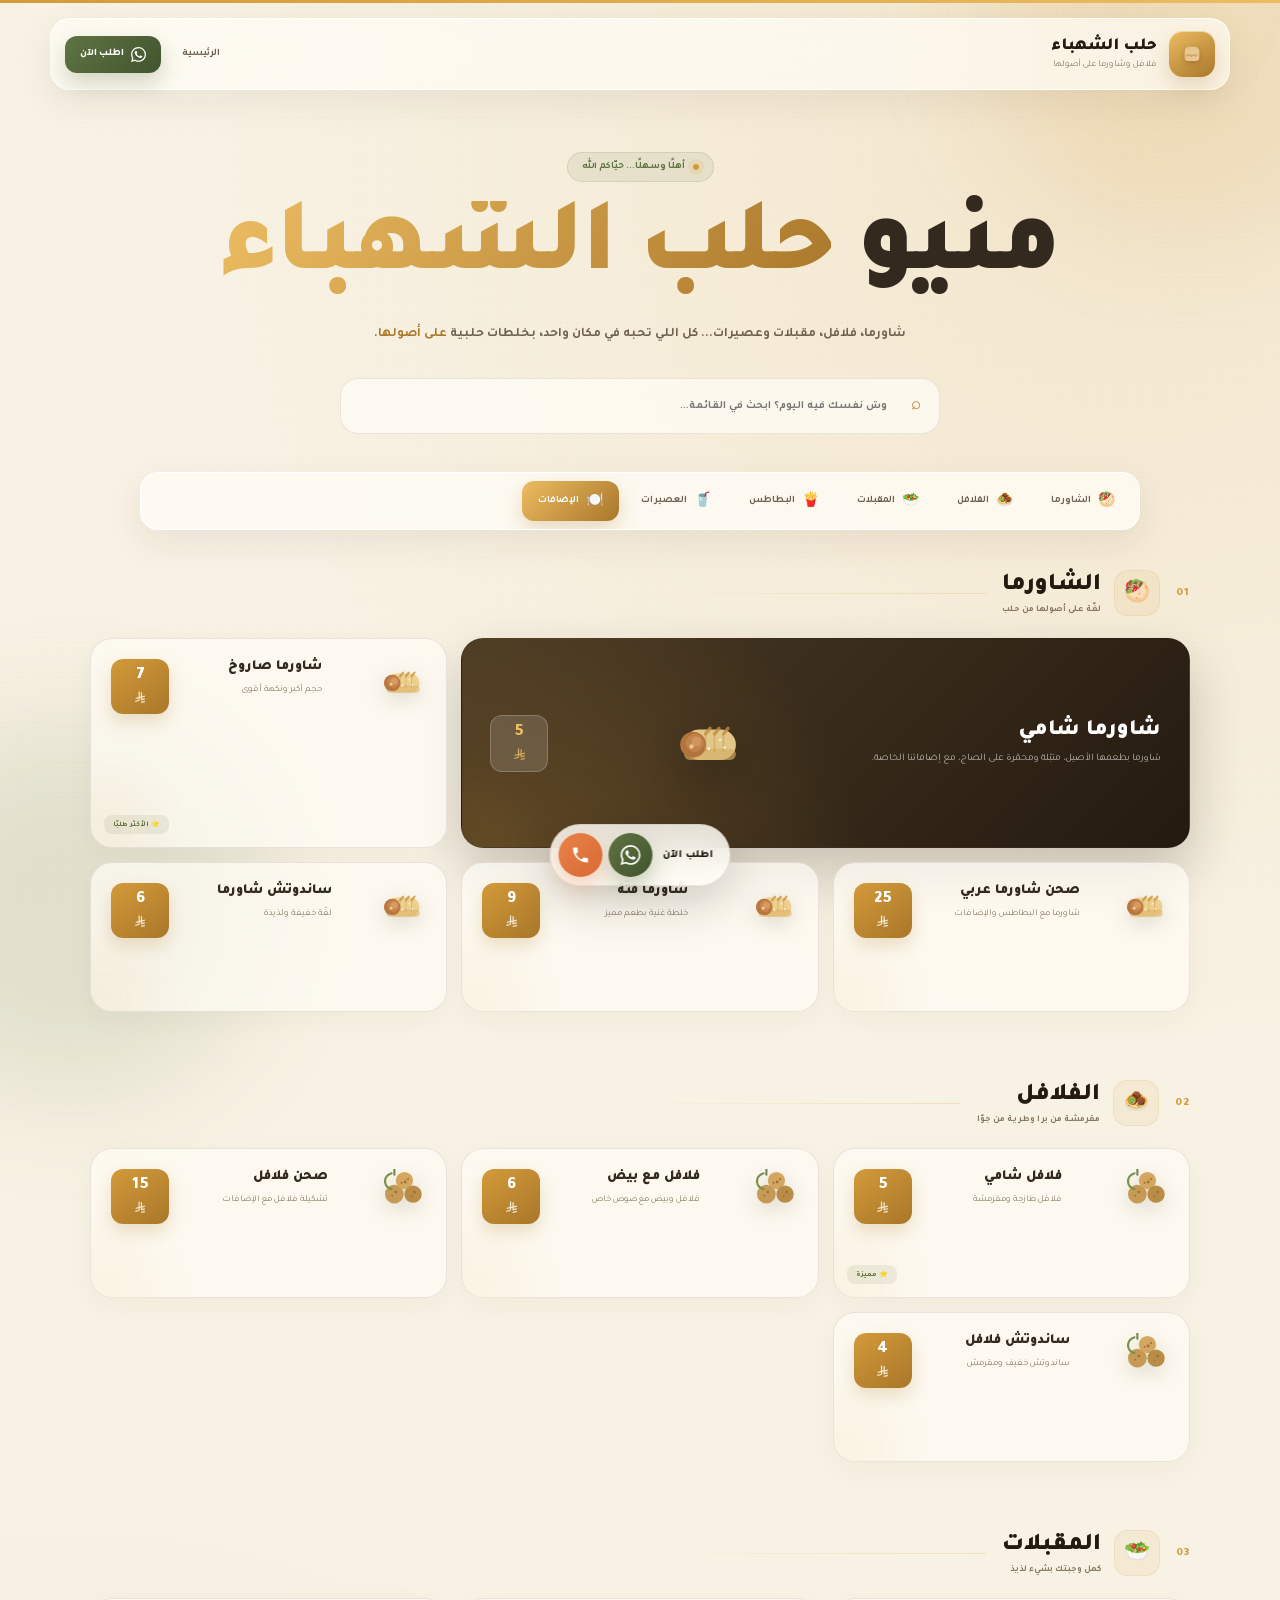
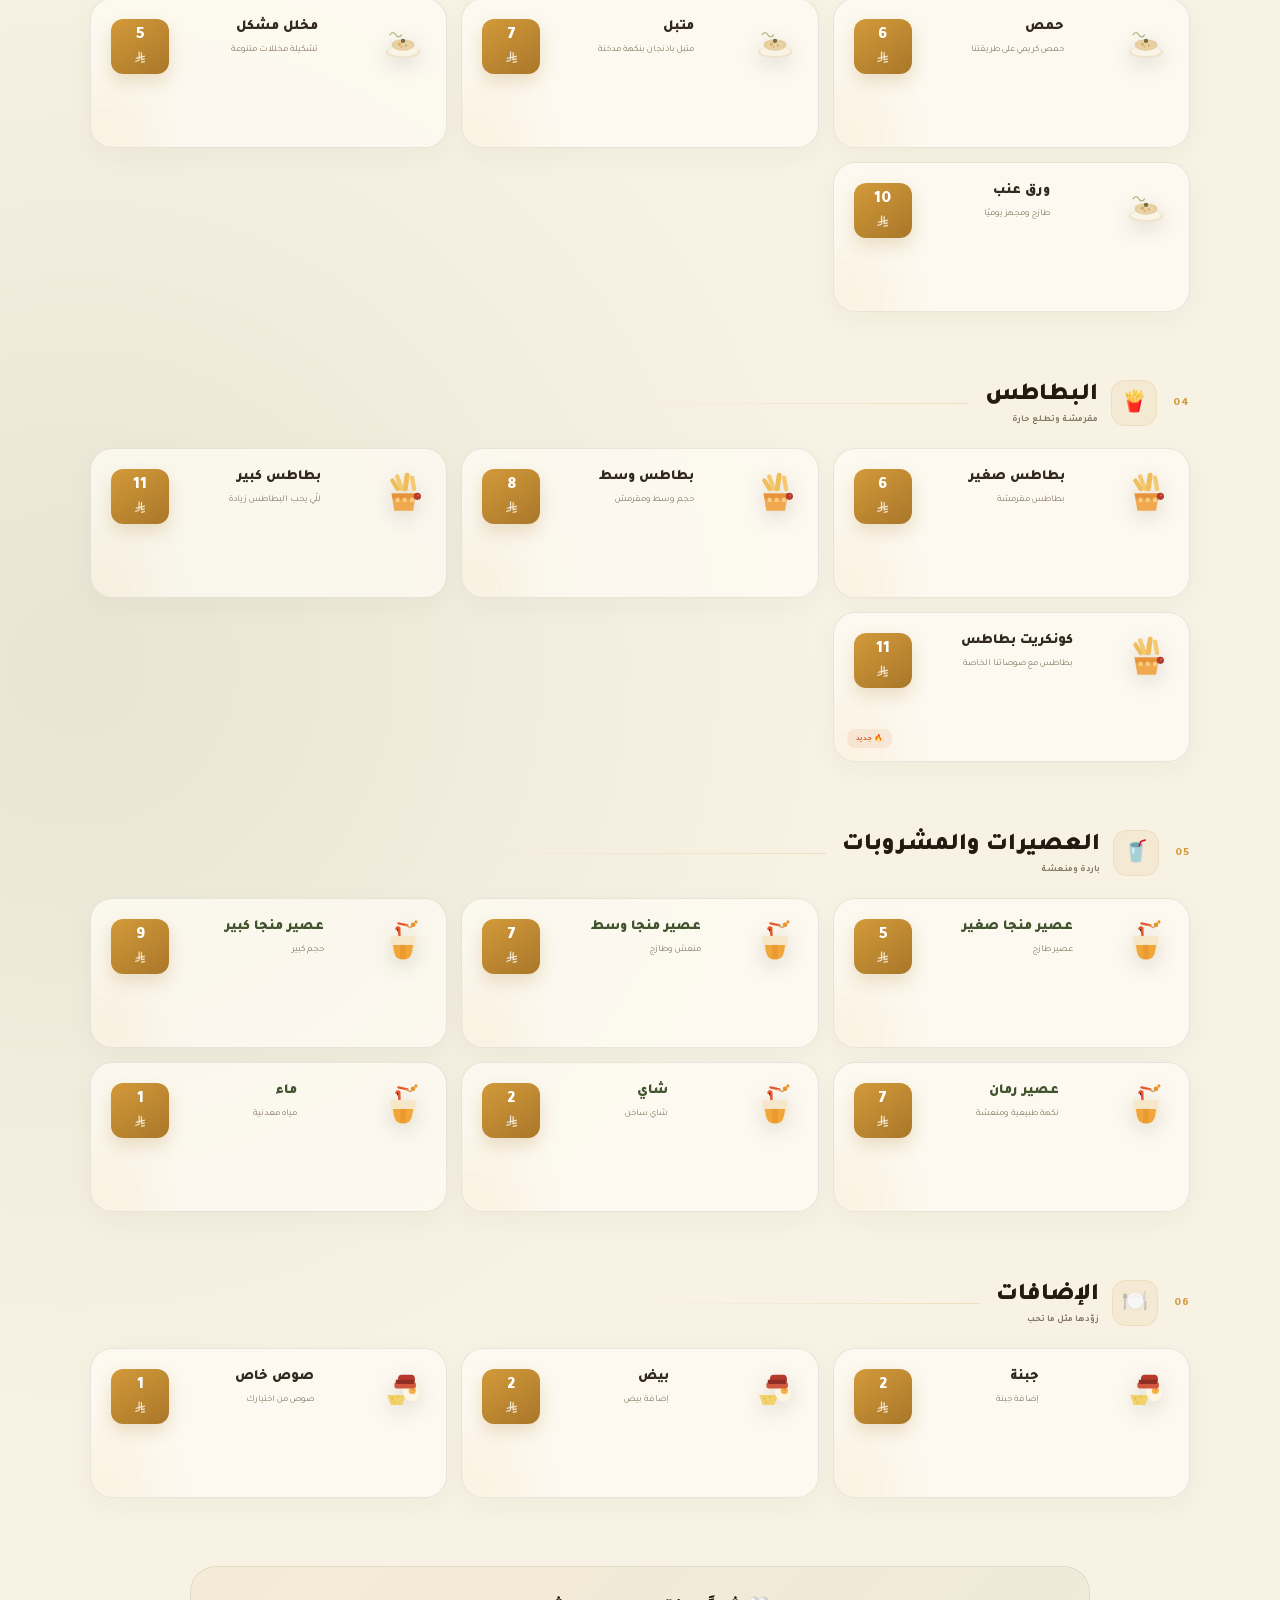
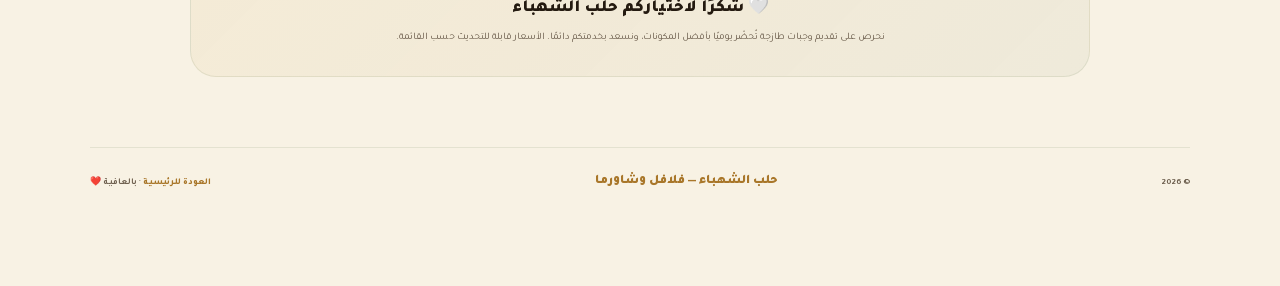
==== menu.html @ dca6dbf0 "منيو حلب الشهباء: بازطراحی کامل + تصاویر وکتوری هر آیتم + نماد ریال سعودی از ویکی‌پدیا" ====
<!DOCTYPE html>
<html lang="ar" dir="rtl" class="no-js">
<head>
<meta charset="UTF-8">
<meta name="viewport" content="width=device-width, initial-scale=1.0">
<meta name="color-scheme" content="light">
<meta name="theme-color" content="#f8f2e4">
<meta name="description" content="منيو حلب الشهباء — فلافل وشاورما على أصولها: شاورما شامي، فلافل، مقبلات، بطاطس، عصيرات وإضافات.">

<title>حلب الشهباء — المنيو</title>

<link rel="icon" href="assets/icons/favicon.svg" type="image/svg+xml">

<link rel="preload" as="font" href="assets/fonts/tajawal-arabic-400.woff2" type="font/woff2" crossorigin>
<link rel="preload" as="font" href="assets/fonts/tajawal-arabic-700.woff2" type="font/woff2" crossorigin>
<link rel="preload" as="font" href="assets/fonts/tajawal-arabic-900.woff2" type="font/woff2" crossorigin>
<link rel="stylesheet" href="assets/fonts/tajawal.css">

<script>document.documentElement.classList.remove("no-js");</script>

<style>
/* =========================================================
   حلب الشهباء — المنيو
========================================================= */

:root{
    --cream:#f8f2e4;
    --cream-2:#f1e8d3;

    --ink:#33291f;
    --ink-soft:#5a4b3a;

    --brown:#3a2c1c;
    --brown-deep:#241a10;

    --gold:#d39a3a;
    --gold-light:#ecbc62;
    --gold-deep:#a9772a;

    --green:#5f7443;
    --green-deep:#41542e;

    --orange:#d96832;

    --white:#fffdf6;

    --muted:#857662;
    --muted-2:#6f6150;

    --border:rgba(63,46,30,.10);
    --glass:rgba(255,253,246,.66);

    --shadow:0 22px 60px rgba(58,44,28,.12);
    --shadow-sm:0 10px 28px rgba(58,44,28,.09);
}

*{
    margin:0;
    padding:0;
    box-sizing:border-box;
}

html{
    scroll-behavior:smooth;
    scroll-padding-top:150px;
}

html,
body{
    overflow-x:clip;
}

body{
    font-family:"Tajawal",sans-serif;

    color:var(--ink);

    background:
        radial-gradient(circle at 88% 4%, rgba(211,154,58,.14), transparent 26%),
        radial-gradient(circle at 6% 65%, rgba(95,116,67,.10), transparent 30%),
        var(--cream);

    min-height:100vh;

    -webkit-tap-highlight-color:transparent;
}

::selection{
    background:rgba(211,154,58,.22);
}

/* ---------- background shapes ---------- */

.bg-shape{
    position:fixed;
    border-radius:50%;
    filter:blur(60px);
    pointer-events:none;
    z-index:-1;
    opacity:.14;
}

.bg-shape.one{
    width:420px;
    height:420px;
    background:var(--gold);
    top:-190px;
    right:-120px;
}

.bg-shape.two{
    width:380px;
    height:380px;
    background:var(--green);
    bottom:-200px;
    left:-120px;
}

.noise{
    position:fixed;
    inset:0;
    z-index:-1;
    opacity:.03;
    pointer-events:none;
    background-image:radial-gradient(rgba(50,35,20,.85) .6px, transparent .6px);
    background-size:5px 5px;
}

/* ---------- progress ---------- */

.progress{
    position:fixed;
    top:0;
    inset-inline:0;
    height:3px;
    z-index:90;
    pointer-events:none;
}

.progress-fill{
    width:100%;
    height:100%;
    background:linear-gradient(90deg, var(--gold), var(--gold-light));
    transform-origin:100% 50%;
    animation:progressBar linear both;
    animation-timeline:scroll(root);
}

@keyframes progressBar{
    to{ transform:scaleX(1); }
}

/* ---------- header ---------- */

header{
    position:sticky;
    top:14px;
    z-index:80;

    width:min(1180px, calc(100% - 34px));

    margin:18px auto 0;

    padding:12px 14px;

    display:flex;
    align-items:center;
    justify-content:space-between;
    gap:14px;

    background:rgba(255,253,246,.72);

    border:1px solid rgba(255,255,255,.85);
    border-radius:20px;

    backdrop-filter:blur(18px);
    -webkit-backdrop-filter:blur(18px);

    box-shadow:0 12px 38px rgba(58,44,28,.07);

    transition:box-shadow .3s ease;

    animation:headerIn .8s ease both;
}

header.is-scrolled{
    box-shadow:0 16px 44px rgba(58,44,28,.13);
}

@keyframes headerIn{
    from{
        opacity:0;
        transform:translateY(-20px);
    }
    to{
        opacity:1;
        transform:translateY(0);
    }
}

.brand{
    display:flex;
    align-items:center;
    gap:12px;

    text-decoration:none;

    color:var(--ink);
}

.brand-mark{
    width:46px;
    height:46px;

    display:grid;
    place-items:center;

    border-radius:14px;

    background:
        linear-gradient(145deg, var(--gold-light), var(--gold-deep));

    box-shadow:
        0 9px 22px rgba(169,119,42,.25),
        inset 0 1px rgba(255,255,255,.5);
}

.brand-mark img{
    width:22px;
    height:22px;

    filter:drop-shadow(0 2px 3px rgba(0,0,0,.18));
}

.brand-text{
    line-height:1.2;
}

.brand-text strong{
    display:block;

    font-size:17px;
    font-weight:900;

    color:var(--brown-deep);
}

.brand-text span{
    display:block;

    margin-top:3px;

    font-size:9px;

    color:var(--muted);
}

.header-actions{
    display:flex;
    align-items:center;
    gap:8px;
}

.header-link{
    text-decoration:none;

    font-size:10px;
    font-weight:700;

    color:var(--muted-2);

    padding:10px 13px;

    border-radius:12px;

    transition:.3s ease;
}

.header-link:hover{
    color:var(--gold-deep);

    background:rgba(211,154,58,.10);
}

.order-btn{
    display:inline-flex;
    align-items:center;
    gap:7px;

    padding:11px 15px;

    border-radius:12px;

    text-decoration:none;

    color:#fff;

    font-size:10px;
    font-weight:800;

    background:linear-gradient(135deg, var(--green), var(--green-deep));

    box-shadow:0 10px 22px rgba(95,116,67,.28);

    transition:.35s ease;
}

.order-btn .icon{
    width:15px;
    height:15px;
}

.order-btn:hover{
    transform:translateY(-3px);

    box-shadow:0 15px 30px rgba(95,116,67,.34);
}

/* ---------- hero ---------- */

.hero{
    width:min(1100px, calc(100% - 34px));

    margin:auto;

    padding:62px 0 38px;

    text-align:center;

    animation:heroIn 1s .15s ease both;
}

@keyframes heroIn{
    from{
        opacity:0;
        transform:translateY(26px);
    }
    to{
        opacity:1;
        transform:translateY(0);
    }
}

.hero-badge{
    display:inline-flex;
    align-items:center;
    gap:8px;

    padding:8px 14px;

    border-radius:100px;

    background:rgba(95,116,67,.09);

    border:1px solid rgba(95,116,67,.14);

    color:var(--green);

    font-size:10px;
    font-weight:600;

    margin-bottom:22px;
}

.hero-badge i{
    width:6px;
    height:6px;

    border-radius:50%;

    background:var(--gold);

    box-shadow:0 0 0 5px rgba(211,154,58,.12);

    animation:pulse 2s infinite;
}

@keyframes pulse{
    50%{
        box-shadow:0 0 0 8px rgba(211,154,58,.03);
    }
}

.hero h1{
    font-size:clamp(56px, 9vw, 104px);

    line-height:.95;

    font-weight:900;

    letter-spacing:-2px;

    color:var(--ink);
}

.hero h1 span{
    background:
        linear-gradient(120deg, var(--gold-light), var(--gold-deep));

    -webkit-background-clip:text;
    background-clip:text;

    color:transparent;
}

.hero .sub{
    max-width:560px;

    margin:18px auto 0;

    color:var(--muted-2);

    font-size:13px;
    font-weight:600;

    line-height:2.1;
}

.hero .sub b{
    color:var(--gold-deep);
}

.hero-split{
    display:flex;
    align-items:center;
    justify-content:center;
    gap:12px;

    margin-top:12px;
}

.hero-split .seal{
    font-size:34px;

    filter:drop-shadow(0 8px 14px rgba(58,44,28,.18));

    animation:sealSpin 9s linear infinite;
}

@keyframes sealSpin{
    to{ transform:rotate(360deg); }
}

.hero-split small{
    color:var(--muted);

    font-size:11px;
    font-weight:600;

    line-height:1.8;

    text-align:justify;
}

/* ---------- search ---------- */

.search-box{
    width:min(600px, 100%);

    margin:30px auto 0;

    position:relative;
}

.search-box input{
    width:100%;

    height:56px;

    padding:0 52px 0 46px;

    border:1px solid var(--border);

    border-radius:18px;

    outline:none;

    background:rgba(255,253,246,.75);

    color:var(--ink);

    font-family:inherit;
    font-size:11px;
    font-weight:600;

    transition:.3s ease;
}

.search-box input:focus{
    border-color:rgba(211,154,58,.4);

    box-shadow:0 12px 32px rgba(211,154,58,.10);
}

.search-box .search-icon{
    position:absolute;
    right:19px;
    top:50%;

    transform:translateY(-50%);

    color:var(--gold-deep);

    font-size:17px;
}

.search-box .clear-btn{
    position:absolute;
    left:14px;
    top:50%;

    transform:translateY(-50%);

    width:26px;
    height:26px;

    border:0;
    border-radius:50%;

    background:rgba(63,46,30,.07);

    color:var(--muted-2);

    font-size:12px;

    cursor:pointer;

    display:none;

    align-items:center;
    justify-content:center;

    transition:.25s ease;
}

.search-box .clear-btn.visible{
    display:flex;
}

.search-box .clear-btn:hover{
    background:rgba(63,46,30,.14);
}

/* ---------- categories ---------- */

.categories-wrap{
    position:sticky;

    top:104px;

    z-index:70;

    width:100%;

    margin-bottom:40px;
}

.categories{
    width:min(1000px, calc(100% - 30px));

    margin:auto;

    padding:8px;

    display:flex;

    gap:6px;

    overflow-x:auto;

    scrollbar-width:none;

    background:rgba(255,253,246,.78);

    backdrop-filter:blur(20px);
    -webkit-backdrop-filter:blur(20px);

    border:1px solid rgba(255,255,255,.9);

    border-radius:18px;

    box-shadow:0 12px 36px rgba(58,44,28,.08);
}

.categories::-webkit-scrollbar{
    display:none;
}

.category-btn{
    flex:0 0 auto;

    display:inline-flex;
    align-items:center;
    gap:7px;

    border:0;

    padding:10px 16px;

    border-radius:12px;

    background:transparent;

    color:var(--muted-2);

    font-family:inherit;
    font-size:10px;
    font-weight:700;

    cursor:pointer;

    transition:.3s ease;
}

.category-btn .em{
    font-size:14px;
}

.category-btn:hover{
    color:var(--gold-deep);

    background:rgba(211,154,58,.09);
}

.category-btn.active{
    color:#fff;

    background:linear-gradient(135deg, var(--gold-light), var(--gold-deep));

    box-shadow:0 8px 20px rgba(169,119,42,.26);
}

/* ---------- menu ---------- */

.menu{
    width:min(1100px, calc(100% - 34px));

    margin:auto;
}

.menu-section{
    margin-bottom:68px;

    opacity:0;
    transform:translateY(26px);

    transition:opacity .7s ease, transform .7s ease;
}

.menu-section.in{
    opacity:1;
    transform:translateY(0);
}

.no-js .menu-section{
    opacity:1;
    transform:none;
}

/* section heading */

.section-heading{
    display:flex;
    align-items:center;

    gap:16px;

    margin-bottom:22px;
}

.section-heading-main{
    display:flex;
    align-items:center;
    gap:13px;
}

.section-count{
    color:var(--gold);

    font-size:11px;
    font-weight:900;

    letter-spacing:1px;
}

.section-icon{
    width:46px;
    height:46px;

    display:grid;
    place-items:center;

    border-radius:14px;

    background:rgba(211,154,58,.10);

    border:1px solid rgba(211,154,58,.14);

    font-size:21px;
}

.section-heading h2{
    font-size:24px;
    font-weight:900;

    color:var(--brown-deep);
}

.section-heading p{
    margin-top:3px;

    color:var(--muted);

    font-size:9px;
    font-weight:600;
}

.section-line{
    height:1px;
    flex:1;

    max-width:340px;

    background:
        linear-gradient(90deg, transparent, rgba(211,154,58,.22));
}

/* item grid */

.items{
    display:grid;

    grid-template-columns:repeat(3, 1fr);

    gap:14px;
}

/* item card */

.item{
    position:relative;

    overflow:hidden;

    padding:20px;

    min-height:150px;

    border-radius:22px;

    background:rgba(255,253,246,.7);

    border:1px solid var(--border);

    box-shadow:0 8px 28px rgba(58,44,28,.04);

    transition:
        transform .4s ease,
        box-shadow .4s ease,
        background .4s ease;

    opacity:0;
    transform:translateY(22px) scale(.985);

    transition:
        transform .5s cubic-bezier(.2,.7,.3,1),
        box-shadow .4s ease,
        background .4s ease,
        opacity .5s ease;

    animation-delay:calc(var(--i, 0) * 60ms);
}

.item.in{
    opacity:1;
    transform:translateY(0) scale(1);
}

.no-js .item{
    opacity:1;
    transform:none;
}

.item::before{
    content:"";

    position:absolute;

    top:0;
    inset-inline:16px;

    height:2px;

    border-radius:0 0 4px 4px;

    background:linear-gradient(90deg, var(--gold-light), transparent);

    opacity:0;

    transition:.35s ease;
}

.item:hover{
    transform:translateY(-7px);

    background:rgba(255,253,246,.94);

    box-shadow:0 20px 44px rgba(58,44,28,.11);
}

.item:hover::before{
    opacity:1;
}

.item::after{
    content:"";

    position:absolute;

    width:110px;
    height:110px;

    border-radius:50%;

    background:rgba(211,154,58,.06);

    left:-45px;
    bottom:-45px;

    filter:blur(18px);

    transition:.45s ease;
}

.item:hover::after{
    transform:scale(1.6);
}

.item-top{
    display:flex;

    justify-content:space-between;

    align-items:flex-start;

    gap:10px;

    flex:1;
}

.item-info h3{
    font-size:14px;
    font-weight:900;

    color:var(--ink);

    margin-bottom:6px;
}

.item-info p{
    color:var(--muted);

    font-size:9px;

    line-height:1.85;
}

.price{
    flex:0 0 auto;

    min-width:58px;

    padding:8px;

    text-align:center;

    border-radius:12px;

    color:#fff;

    background:linear-gradient(145deg, var(--gold), var(--gold-deep));

    box-shadow:0 8px 17px rgba(169,119,42,.22);
}

.price strong{
    display:block;

    font-size:17px;

    font-weight:900;

    line-height:1;
}

.price span{
    display:block;

    margin-top:4px;

    font-size:7px;
    font-weight:700;

    opacity:.85;
}

.badge{
    position:absolute;

    left:13px;
    bottom:13px;

    padding:5px 9px;

    border-radius:8px;

    font-size:7px;
    font-weight:800;
}

.badge.hot{
    background:rgba(217,104,50,.10);

    color:var(--orange);
}

.badge.pop{
    background:rgba(95,116,67,.10);

    color:var(--green);
}

/* featured card */

.featured{
    grid-column:span 2;

    min-height:210px;

    display:flex;
    align-items:center;
    justify-content:space-between;

    gap:26px;

    padding:28px;

    background:
        radial-gradient(circle at 12% 120%, rgba(211,154,58,.22), transparent 46%),
        linear-gradient(135deg, #4a3a24, #241a10);

    color:#fff;

    box-shadow:0 24px 52px rgba(36,26,16,.22);
}

.featured:hover{
    transform:translateY(-7px);

    box-shadow:0 30px 60px rgba(36,26,16,.30);
}

.featured .item-info h3{
    color:#fff;

    font-size:22px;
}

.featured .item-info p{
    color:rgba(255,255,255,.62);

    max-width:420px;

    font-size:10px;
}

.featured .price{
    background:rgba(255,255,255,.14);

    border:1px solid rgba(255,255,255,.2);

    box-shadow:none;

    color:var(--gold-light);
}

.featured-icon{
    font-size:72px;

    opacity:.95;

    filter:drop-shadow(0 16px 22px rgba(0,0,0,.25));

    animation:foodFloat 4s ease-in-out infinite;
}

@keyframes foodFloat{
    0%,100%{
        transform:translateY(0) rotate(-4deg);
    }
    50%{
        transform:translateY(-9px) rotate(4deg);
    }
}

/* drinks tweak */

.drinks .item-info h3{
    color:var(--green-deep);
}

/* ---------- info ---------- */

.info-box{
    width:min(900px, calc(100% - 34px));

    margin:0 auto 70px;

    padding:28px;

    border-radius:26px;

    text-align:center;

    background:
        linear-gradient(135deg, rgba(211,154,58,.08), rgba(95,116,67,.06));

    border:1px solid rgba(95,116,67,.12);
}

.info-box strong{
    display:block;

    font-size:17px;

    font-weight:900;

    color:var(--brown-deep);

    margin-bottom:9px;
}

.info-box p{
    max-width:560px;

    margin:auto;

    color:var(--muted-2);

    font-size:10px;

    line-height:2;
}

/* ---------- footer ---------- */

footer{
    width:min(1100px, calc(100% - 34px));

    margin:auto;

    padding:26px 0 96px;

    border-top:1px solid rgba(95,116,67,.12);

    display:flex;
    align-items:center;
    justify-content:space-between;

    flex-wrap:wrap;

    gap:10px;

    color:var(--muted-2);

    font-size:9px;
    font-weight:600;
}

footer strong{
    color:var(--gold-deep);

    font-size:13px;
    font-weight:900;
}

footer a{
    color:var(--gold-deep);

    text-decoration:none;

    font-weight:800;
}

footer a:hover{
    text-decoration:underline;
}

/* ---------- order dock ---------- */

.order-dock{
    position:fixed;
    bottom:14px;
    left:50%;

    transform:translateX(-50%);

    z-index:85;

    display:flex;
    align-items:center;

    gap:6px;

    padding:8px;

    border-radius:100px;

    background:rgba(255,253,246,.85);

    border:1px solid var(--border);

    backdrop-filter:blur(16px);
    -webkit-backdrop-filter:blur(16px);

    box-shadow:0 18px 46px rgba(36,26,16,.18);
}

.order-dock .dock-label{
    padding:0 8px 0 4px;

    color:var(--brown-deep);

    font-size:11px;
    font-weight:800;

    white-space:nowrap;
}

.dock-btn{
    display:grid;
    place-items:center;

    width:44px;
    height:44px;

    border-radius:50%;

    color:#fff;

    text-decoration:none;

    transition:.3s ease;
}

.dock-btn .icon{
    width:20px;
    height:20px;
}

.dock-wa{
    background:linear-gradient(135deg, var(--green), var(--green-deep));

    box-shadow:0 10px 22px rgba(95,116,67,.34);
}

.dock-tel{
    background:linear-gradient(135deg, #e8844b, var(--orange));

    box-shadow:0 10px 22px rgba(217,104,50,.30);
}

.dock-btn:hover{
    transform:translateY(-3px) scale(1.05);
}

/* ---------- responsive ---------- */

@media (max-width: 900px){

    .items{
        grid-template-columns:repeat(2, 1fr);
    }

    .featured{
        grid-column:span 2;
    }

    .section-line{
        display:none;
    }
}

@media (max-width: 640px){

    header{
        width:calc(100% - 20px);

        top:10px;

        padding:10px;
    }

    .brand-mark{
        width:41px;
        height:41px;

        border-radius:12px;
    }

    .brand-text strong{
        font-size:14px;
    }

    .brand-text span{
        font-size:8px;
    }

    .header-link{
        display:none;
    }

    .order-btn{
        padding:9px 11px;

        font-size:9px;
    }

    .hero{
        padding:54px 0 30px;
    }

    .hero h1{
        font-size:52px;
    }

    .hero .sub{
        font-size:10px;
    }

    .hero-split .seal{
        font-size:26px;
    }

    .hero-split small{
        font-size:9px;
    }

    .categories-wrap{
        top:78px;

        margin-bottom:26px;
    }

    .categories{
        width:calc(100% - 20px);

        border-radius:15px;
    }

    .category-btn{
        padding:9px 13px;
    }

    .menu{
        width:calc(100% - 20px);
    }

    .menu-section{
        margin-bottom:48px;
    }

    .section-heading{
        margin-bottom:16px;
    }

    .section-heading h2{
        font-size:20px;
    }

    .section-heading p{
        font-size:8px;
    }

    .section-icon{
        width:40px;
        height:40px;

        border-radius:12px;

        font-size:19px;
    }

    .section-count{
        display:none;
    }

    .items{
        grid-template-columns:1fr;

        gap:10px;
    }

    .item,
    .featured{
        grid-column:span 1;

        min-height:136px;

        border-radius:18px;

        padding:17px;
    }

    .featured{
        min-height:190px;
    }

    .featured-icon{
        font-size:52px;
    }

    .featured .item-info h3{
        font-size:18px;
    }

    .featured .item-info p{
        font-size:9px;
    }

    .item-info h3{
        font-size:13px;
    }

    .item-info p{
        font-size:8px;
    }

    .price{
        min-width:52px;
        padding:7px;
    }

    .price strong{
        font-size:15px;
    }

    .info-box{
        width:calc(100% - 20px);

        padding:22px 17px;

        margin-bottom:50px;
    }

    .info-box strong{
        font-size:14px;
    }

    .info-box p{
        font-size:9px;
    }

    footer{
        width:calc(100% - 20px);

        flex-direction:column;

        gap:8px;

        text-align:center;

        padding-bottom:100px;
    }

    .order-dock{
        bottom:10px;
    }

    .dock-label{
        font-size:10px;
    }
}

@media (min-width: 641px){

    .hero-split{
        display:none;
    }
}

@media (prefers-reduced-motion: reduce){

    *,
    *::before,
    *::after{
        animation-duration:.01ms !important;
        animation-iteration-count:1 !important;
        transition-duration:.01ms !important;
    }

    .item,
    .menu-section{
        opacity:1;
        transform:none;
    }

    .progress-fill{
        display:none;
    }
}

.is-down{
    scale:.94;
}

/* ---- item visuals + currency ---- */
.item-img{
    width:46px;
    height:46px;
    flex:none;
    object-fit:contain;
    filter:drop-shadow(0 6px 10px rgba(58,44,28,.16));
}

.featured-icon{
    width:72px;
    height:72px;
    object-fit:contain;
}

.price .riyal{
    width:11px;
    height:12px;
    object-fit:contain;
    margin-top:3px;
    opacity:.95;
}

@media (max-width:640px){

    .item-img{
        width:40px;
        height:40px;
    }

    .featured-icon{
        width:56px;
        height:56px;
    }
}
</style>
</head>


<body>

<div class="progress" aria-hidden="true">
    <div class="progress-fill"></div>
</div>

<div class="bg-shape one"></div>
<div class="bg-shape two"></div>
<div class="noise"></div>


<!-- ================= HEADER ================= -->

<header>

    <a href="index.html" class="brand">

        <div class="brand-mark">
            <img src="assets/images/wrap.svg" alt="" width="22" height="22">
        </div>

        <div class="brand-text">
            <strong>حلب الشهباء</strong>
            <span>فلافل وشاورما على أصولها</span>
        </div>

    </a>


    <div class="header-actions">

        <a href="index.html" class="header-link">
            الرئيسية
        </a>

        <a href="https://wa.me/98548471318" target="_blank" rel="noopener" class="order-btn">
            <img class="icon" src="assets/icons/whatsapp-white.svg" alt="" width="15" height="15">
            اطلب الآن
        </a>

    </div>

</header>


<!-- ================= HERO ================= -->

<section class="hero">

    <div class="hero-badge">
        <i></i>
        أهلًا وسهلًا... حيّاكم الله
    </div>


    <h1>
        منيو
        <span>حلب الشهباء</span>
    </h1>


    <p class="sub">
        شاورما، فلافل، مقبلات وعصيرات...
        كل اللي تحبه في مكان واحد،
        بخلطات حلبية <b>على أصولها</b>.
    </p>


    <div class="hero-split" aria-hidden="true">

        <span class="seal">🕌</span>

        <small>
            الشهباء، مدينة الأصالة...
            نقدّم لك منها أطيب ما عندها.
        </small>

        <span class="seal">🥙</span>

    </div>


    <div class="search-box">

        <span class="search-icon">⌕</span>

        <input type="search" id="search" autocomplete="off" placeholder="وش نفسك فيه اليوم؟ ابحث في القائمة...">

        <button type="button" class="clear-btn" aria-label="مسح البحث">✕</button>

    </div>

</section>


<!-- ================= CATEGORIES ================= -->

<div class="categories-wrap">

    <div class="categories">

        <button class="category-btn active" data-target="shawarma">
            <span class="em">🥙</span> الشاورما
        </button>

        <button class="category-btn" data-target="falafel">
            <span class="em">🧆</span> الفلافل
        </button>

        <button class="category-btn" data-target="appetizers">
            <span class="em">🥗</span> المقبلات
        </button>

        <button class="category-btn" data-target="potato">
            <span class="em">🍟</span> البطاطس
        </button>

        <button class="category-btn" data-target="drinks">
            <span class="em">🥤</span> العصيرات
        </button>

        <button class="category-btn" data-target="extras">
            <span class="em">🍽️</span> الإضافات
        </button>

    </div>

</div>


<!-- ================= MENU ================= -->

<main class="menu">


    <!-- ---------------- الشاورما ---------------- -->

    <section class="menu-section" id="shawarma">

        <div class="section-heading">

            <div class="section-count">01</div>

            <div class="section-heading-main">

                <div class="section-icon">🥙</div>

                <div>
                    <h2>الشاورما</h2>
                    <p>لفّة على أصولها من حلب</p>
                </div>

            </div>

            <div class="section-line"></div>

        </div>


        <div class="items">

            <article class="item featured" data-name="شاورما شامي">

                <div class="item-info">
                    <h3>شاورما شامي</h3>
                    <p>
                        شاورما بطعمها الأصيل، متبّلة ومحمّرة على الصاج،
                        مع إضافاتنا الخاصة.
                    </p>
                </div>

                <img class="featured-icon" src="assets/images/menu-shawarma.svg" alt="" width="72" height="72">

                <div class="price">
                    <strong>5</strong>
                    <span class="cur"><img class="riyal" src="assets/icons/riyal-gold.svg" alt="ر.س" width="11" height="12"></span>
                </div>

            </article>


            <article class="item" data-name="شاورما صاروخ" style="--i:1">

                <div class="item-top">
                    <img class="item-img" src="assets/images/menu-shawarma.svg" alt="" width="46" height="46">
                    <div class="item-info">
                        <h3>شاورما صاروخ</h3>
                        <p>حجم أكبر ونكهة أقوى</p>
                    </div>
                    <div class="price">
                        <strong>7</strong>
                        <span class="cur"><img class="riyal" src="assets/icons/riyal-white.svg" alt="ر.س" width="11" height="12"></span>
                    </div>
                </div>

                <span class="badge pop">⭐ الأكثر طلبًا</span>

            </article>


            <article class="item" data-name="صحن شاورما عربي" style="--i:2">

                <div class="item-top">
                    <img class="item-img" src="assets/images/menu-shawarma.svg" alt="" width="46" height="46">
                    <div class="item-info">
                        <h3>صحن شاورما عربي</h3>
                        <p>شاورما مع البطاطس والإضافات</p>
                    </div>
                    <div class="price">
                        <strong>25</strong>
                        <span class="cur"><img class="riyal" src="assets/icons/riyal-white.svg" alt="ر.س" width="11" height="12"></span>
                    </div>
                </div>

            </article>


            <article class="item" data-name="شاورما فتة" style="--i:3">

                <div class="item-top">
                    <img class="item-img" src="assets/images/menu-shawarma.svg" alt="" width="46" height="46">
                    <div class="item-info">
                        <h3>شاورما فتّة</h3>
                        <p>خلطة غنية بطعم مميز</p>
                    </div>
                    <div class="price">
                        <strong>9</strong>
                        <span class="cur"><img class="riyal" src="assets/icons/riyal-white.svg" alt="ر.س" width="11" height="12"></span>
                    </div>
                </div>

            </article>


            <article class="item" data-name="ساندوتش شاورما" style="--i:4">

                <div class="item-top">
                    <img class="item-img" src="assets/images/menu-shawarma.svg" alt="" width="46" height="46">
                    <div class="item-info">
                        <h3>ساندوتش شاورما</h3>
                        <p>لفّة خفيفة ولذيذة</p>
                    </div>
                    <div class="price">
                        <strong>6</strong>
                        <span class="cur"><img class="riyal" src="assets/icons/riyal-white.svg" alt="ر.س" width="11" height="12"></span>
                    </div>
                </div>

            </article>

        </div>

    </section>


    <!-- ---------------- الفلافل ---------------- -->

    <section class="menu-section" id="falafel">

        <div class="section-heading">

            <div class="section-count">02</div>

            <div class="section-heading-main">

                <div class="section-icon">🧆</div>

                <div>
                    <h2>الفلافل</h2>
                    <p>مقرمشة من برا وطرية من جوّا</p>
                </div>

            </div>

            <div class="section-line"></div>

        </div>


        <div class="items">

            <article class="item" data-name="فلافل شامي">

                <div class="item-top">
                    <img class="item-img" src="assets/images/menu-falafel.svg" alt="" width="46" height="46">
                    <div class="item-info">
                        <h3>فلافل شامي</h3>
                        <p>فلافل طازجة ومقرمشة</p>
                    </div>
                    <div class="price">
                        <strong>5</strong>
                        <span class="cur"><img class="riyal" src="assets/icons/riyal-white.svg" alt="ر.س" width="11" height="12"></span>
                    </div>
                </div>

                <span class="badge pop">⭐ مميزة</span>

            </article>


            <article class="item" data-name="فلافل مع بيض" style="--i:1">

                <div class="item-top">
                    <img class="item-img" src="assets/images/menu-falafel.svg" alt="" width="46" height="46">
                    <div class="item-info">
                        <h3>فلافل مع بيض</h3>
                        <p>فلافل وبيض مع صوص خاص</p>
                    </div>
                    <div class="price">
                        <strong>6</strong>
                        <span class="cur"><img class="riyal" src="assets/icons/riyal-white.svg" alt="ر.س" width="11" height="12"></span>
                    </div>
                </div>

            </article>


            <article class="item" data-name="صحن فلافل" style="--i:2">

                <div class="item-top">
                    <img class="item-img" src="assets/images/menu-falafel.svg" alt="" width="46" height="46">
                    <div class="item-info">
                        <h3>صحن فلافل</h3>
                        <p>تشكيلة فلافل مع الإضافات</p>
                    </div>
                    <div class="price">
                        <strong>15</strong>
                        <span class="cur"><img class="riyal" src="assets/icons/riyal-white.svg" alt="ر.س" width="11" height="12"></span>
                    </div>
                </div>

            </article>


            <article class="item" data-name="ساندوتش فلافل" style="--i:3">

                <div class="item-top">
                    <img class="item-img" src="assets/images/menu-falafel.svg" alt="" width="46" height="46">
                    <div class="item-info">
                        <h3>ساندوتش فلافل</h3>
                        <p>ساندوتش خفيف ومقرمش</p>
                    </div>
                    <div class="price">
                        <strong>4</strong>
                        <span class="cur"><img class="riyal" src="assets/icons/riyal-white.svg" alt="ر.س" width="11" height="12"></span>
                    </div>
                </div>

            </article>

        </div>

    </section>


    <!-- ---------------- المقبلات ---------------- -->

    <section class="menu-section" id="appetizers">

        <div class="section-heading">

            <div class="section-count">03</div>

            <div class="section-heading-main">

                <div class="section-icon">🥗</div>

                <div>
                    <h2>المقبلات</h2>
                    <p>كمل وجبتك بشيء لذيذ</p>
                </div>

            </div>

            <div class="section-line"></div>

        </div>


        <div class="items">

            <article class="item" data-name="حمص">

                <div class="item-top">
                    <img class="item-img" src="assets/images/menu-appetizers.svg" alt="" width="46" height="46">
                    <div class="item-info">
                        <h3>حمص</h3>
                        <p>حمص كريمي على طريقتنا</p>
                    </div>
                    <div class="price">
                        <strong>6</strong>
                        <span class="cur"><img class="riyal" src="assets/icons/riyal-white.svg" alt="ر.س" width="11" height="12"></span>
                    </div>
                </div>

            </article>


            <article class="item" data-name="متبل" style="--i:1">

                <div class="item-top">
                    <img class="item-img" src="assets/images/menu-appetizers.svg" alt="" width="46" height="46">
                    <div class="item-info">
                        <h3>متبل</h3>
                        <p>متبل باذنجان بنكهة مدخنة</p>
                    </div>
                    <div class="price">
                        <strong>7</strong>
                        <span class="cur"><img class="riyal" src="assets/icons/riyal-white.svg" alt="ر.س" width="11" height="12"></span>
                    </div>
                </div>

            </article>


            <article class="item" data-name="مخلل مشكل" style="--i:2">

                <div class="item-top">
                    <img class="item-img" src="assets/images/menu-appetizers.svg" alt="" width="46" height="46">
                    <div class="item-info">
                        <h3>مخلل مشكل</h3>
                        <p>تشكيلة مخللات متنوعة</p>
                    </div>
                    <div class="price">
                        <strong>5</strong>
                        <span class="cur"><img class="riyal" src="assets/icons/riyal-white.svg" alt="ر.س" width="11" height="12"></span>
                    </div>
                </div>

            </article>


            <article class="item" data-name="ورق عنب" style="--i:3">

                <div class="item-top">
                    <img class="item-img" src="assets/images/menu-appetizers.svg" alt="" width="46" height="46">
                    <div class="item-info">
                        <h3>ورق عنب</h3>
                        <p>طازج ومجهز يوميًا</p>
                    </div>
                    <div class="price">
                        <strong>10</strong>
                        <span class="cur"><img class="riyal" src="assets/icons/riyal-white.svg" alt="ر.س" width="11" height="12"></span>
                    </div>
                </div>

            </article>

        </div>

    </section>


    <!-- ---------------- البطاطس ---------------- -->

    <section class="menu-section" id="potato">

        <div class="section-heading">

            <div class="section-count">04</div>

            <div class="section-heading-main">

                <div class="section-icon">🍟</div>

                <div>
                    <h2>البطاطس</h2>
                    <p>مقرمشة وتطلع حارة</p>
                </div>

            </div>

            <div class="section-line"></div>

        </div>


        <div class="items">

            <article class="item" data-name="بطاطس صغير">

                <div class="item-top">
                    <img class="item-img" src="assets/images/menu-fries.svg" alt="" width="46" height="46">
                    <div class="item-info">
                        <h3>بطاطس صغير</h3>
                        <p>بطاطس مقرمشة</p>
                    </div>
                    <div class="price">
                        <strong>6</strong>
                        <span class="cur"><img class="riyal" src="assets/icons/riyal-white.svg" alt="ر.س" width="11" height="12"></span>
                    </div>
                </div>

            </article>


            <article class="item" data-name="بطاطس وسط" style="--i:1">

                <div class="item-top">
                    <img class="item-img" src="assets/images/menu-fries.svg" alt="" width="46" height="46">
                    <div class="item-info">
                        <h3>بطاطس وسط</h3>
                        <p>حجم وسط ومقرمش</p>
                    </div>
                    <div class="price">
                        <strong>8</strong>
                        <span class="cur"><img class="riyal" src="assets/icons/riyal-white.svg" alt="ر.س" width="11" height="12"></span>
                    </div>
                </div>

            </article>


            <article class="item" data-name="بطاطس كبير" style="--i:2">

                <div class="item-top">
                    <img class="item-img" src="assets/images/menu-fries.svg" alt="" width="46" height="46">
                    <div class="item-info">
                        <h3>بطاطس كبير</h3>
                        <p>للّي يحب البطاطس زيادة</p>
                    </div>
                    <div class="price">
                        <strong>11</strong>
                        <span class="cur"><img class="riyal" src="assets/icons/riyal-white.svg" alt="ر.س" width="11" height="12"></span>
                    </div>
                </div>

            </article>


            <article class="item" data-name="كونكريت بطاطس" style="--i:3">

                <div class="item-top">
                    <img class="item-img" src="assets/images/menu-fries.svg" alt="" width="46" height="46">
                    <div class="item-info">
                        <h3>كونكريت بطاطس</h3>
                        <p>بطاطس مع صوصاتنا الخاصة</p>
                    </div>
                    <div class="price">
                        <strong>11</strong>
                        <span class="cur"><img class="riyal" src="assets/icons/riyal-white.svg" alt="ر.س" width="11" height="12"></span>
                    </div>
                </div>

                <span class="badge hot">🔥 جديد</span>

            </article>

        </div>

    </section>


    <!-- ---------------- العصيرات ---------------- -->

    <section class="menu-section drinks" id="drinks">

        <div class="section-heading">

            <div class="section-count">05</div>

            <div class="section-heading-main">

                <div class="section-icon">🥤</div>

                <div>
                    <h2>العصيرات والمشروبات</h2>
                    <p>باردة ومنعشة</p>
                </div>

            </div>

            <div class="section-line"></div>

        </div>


        <div class="items">

            <article class="item" data-name="عصير منجا صغير">

                <div class="item-top">
                    <img class="item-img" src="assets/images/menu-drink.svg" alt="" width="46" height="46">
                    <div class="item-info">
                        <h3>عصير منجا صغير</h3>
                        <p>عصير طازج</p>
                    </div>
                    <div class="price">
                        <strong>5</strong>
                        <span class="cur"><img class="riyal" src="assets/icons/riyal-white.svg" alt="ر.س" width="11" height="12"></span>
                    </div>
                </div>

            </article>


            <article class="item" data-name="عصير منجا وسط" style="--i:1">

                <div class="item-top">
                    <img class="item-img" src="assets/images/menu-drink.svg" alt="" width="46" height="46">
                    <div class="item-info">
                        <h3>عصير منجا وسط</h3>
                        <p>منعش وطازج</p>
                    </div>
                    <div class="price">
                        <strong>7</strong>
                        <span class="cur"><img class="riyal" src="assets/icons/riyal-white.svg" alt="ر.س" width="11" height="12"></span>
                    </div>
                </div>

            </article>


            <article class="item" data-name="عصير منجا كبير" style="--i:2">

                <div class="item-top">
                    <img class="item-img" src="assets/images/menu-drink.svg" alt="" width="46" height="46">
                    <div class="item-info">
                        <h3>عصير منجا كبير</h3>
                        <p>حجم كبير</p>
                    </div>
                    <div class="price">
                        <strong>9</strong>
                        <span class="cur"><img class="riyal" src="assets/icons/riyal-white.svg" alt="ر.س" width="11" height="12"></span>
                    </div>
                </div>

            </article>


            <article class="item" data-name="عصير رمان" style="--i:3">

                <div class="item-top">
                    <img class="item-img" src="assets/images/menu-drink.svg" alt="" width="46" height="46">
                    <div class="item-info">
                        <h3>عصير رمان</h3>
                        <p>نكهة طبيعية ومنعشة</p>
                    </div>
                    <div class="price">
                        <strong>7</strong>
                        <span class="cur"><img class="riyal" src="assets/icons/riyal-white.svg" alt="ر.س" width="11" height="12"></span>
                    </div>
                </div>

            </article>


            <article class="item" data-name="شاي" style="--i:4">

                <div class="item-top">
                    <img class="item-img" src="assets/images/menu-drink.svg" alt="" width="46" height="46">
                    <div class="item-info">
                        <h3>شاي</h3>
                        <p>شاي ساخن</p>
                    </div>
                    <div class="price">
                        <strong>2</strong>
                        <span class="cur"><img class="riyal" src="assets/icons/riyal-white.svg" alt="ر.س" width="11" height="12"></span>
                    </div>
                </div>

            </article>


            <article class="item" data-name="ماء" style="--i:5">

                <div class="item-top">
                    <img class="item-img" src="assets/images/menu-drink.svg" alt="" width="46" height="46">
                    <div class="item-info">
                        <h3>ماء</h3>
                        <p>مياه معدنية</p>
                    </div>
                    <div class="price">
                        <strong>1</strong>
                        <span class="cur"><img class="riyal" src="assets/icons/riyal-white.svg" alt="ر.س" width="11" height="12"></span>
                    </div>
                </div>

            </article>

        </div>

    </section>


    <!-- ---------------- الإضافات ---------------- -->

    <section class="menu-section" id="extras">

        <div class="section-heading">

            <div class="section-count">06</div>

            <div class="section-heading-main">

                <div class="section-icon">🍽️</div>

                <div>
                    <h2>الإضافات</h2>
                    <p>زوّدها مثل ما تحب</p>
                </div>

            </div>

            <div class="section-line"></div>

        </div>


        <div class="items">

            <article class="item" data-name="جبنة">

                <div class="item-top">
                    <img class="item-img" src="assets/images/menu-extras.svg" alt="" width="46" height="46">
                    <div class="item-info">
                        <h3>جبنة</h3>
                        <p>إضافة جبنة</p>
                    </div>
                    <div class="price">
                        <strong>2</strong>
                        <span class="cur"><img class="riyal" src="assets/icons/riyal-white.svg" alt="ر.س" width="11" height="12"></span>
                    </div>
                </div>

            </article>


            <article class="item" data-name="بيض" style="--i:1">

                <div class="item-top">
                    <img class="item-img" src="assets/images/menu-extras.svg" alt="" width="46" height="46">
                    <div class="item-info">
                        <h3>بيض</h3>
                        <p>إضافة بيض</p>
                    </div>
                    <div class="price">
                        <strong>2</strong>
                        <span class="cur"><img class="riyal" src="assets/icons/riyal-white.svg" alt="ر.س" width="11" height="12"></span>
                    </div>
                </div>

            </article>


            <article class="item" data-name="صوص خاص" style="--i:2">

                <div class="item-top">
                    <img class="item-img" src="assets/images/menu-extras.svg" alt="" width="46" height="46">
                    <div class="item-info">
                        <h3>صوص خاص</h3>
                        <p>صوص من اختيارك</p>
                    </div>
                    <div class="price">
                        <strong>1</strong>
                        <span class="cur"><img class="riyal" src="assets/icons/riyal-white.svg" alt="ر.س" width="11" height="12"></span>
                    </div>
                </div>

            </article>

        </div>

    </section>

</main>


<!-- ================= INFO ================= -->

<div class="info-box">

    <strong>🤍 شكرًا لاختياركم حلب الشهباء</strong>

    <p>
        نحرص على تقديم وجبات طازجة تُحضّر يوميًا بأفضل المكونات،
        ونسعد بخدمتكم دائمًا. الأسعار قابلة للتحديث حسب القائمة.
    </p>

</div>


<!-- ================= FOOTER ================= -->

<footer>

    <div>© 2026</div>

    <strong>حلب الشهباء — فلافل وشاورما</strong>

    <div>
        <a href="index.html">العودة للرئيسية</a> · بالعافية ❤️
    </div>

</footer>


<!-- ================= ORDER DOCK ================= -->

<div class="order-dock" aria-label="اطلب الآن">

    <span class="dock-label">اطلب الآن</span>

    <a href="https://wa.me/98548471318" target="_blank" rel="noopener" class="dock-btn dock-wa" aria-label="واتساب">
        <img class="icon" src="assets/icons/whatsapp-white.svg" alt="" width="20" height="20">
    </a>

    <a href="tel:+98548471318" class="dock-btn dock-tel" aria-label="اتصال">
        <img class="icon" src="assets/icons/phone-white.svg" alt="" width="20" height="20">
    </a>

</div>


<script>
"use strict";

/* ---------- reveal ---------- */

const io = new IntersectionObserver(
    (entries) => {
        for (const entry of entries) {
            if (entry.isIntersecting) {
                entry.target.classList.add("in");
                io.unobserve(entry.target);
            }
        }
    },
    { threshold: 0.12 }
);

document.querySelectorAll(".menu-section, .item").forEach((el) => io.observe(el));


/* ---------- search ---------- */

const search = document.getElementById("search");
const clearBtn = document.querySelector(".clear-btn");
const items = document.querySelectorAll(".item");

search.addEventListener("input", () => {
    const value = search.value.trim().toLowerCase();
    clearBtn.classList.toggle("visible", search.value.length > 0);

    items.forEach((item) => {
        const name = item.dataset.name.toLowerCase();
        const text = item.innerText.toLowerCase();
        const visible = name.includes(value) || text.includes(value);
        item.style.display = visible ? "" : "none";
        if (visible && value) item.animate(
            [{ opacity: .4, transform: "scale(.98)" }, { opacity: 1, transform: "scale(1)" }],
            { duration: 220, easing: "ease-out" }
        );
    });
});

clearBtn.addEventListener("click", () => {
    search.value = "";
    clearBtn.classList.remove("visible");
    search.dispatchEvent(new Event("input"));
    search.focus();
});

document.addEventListener("keydown", (e) => {
    if (e.key === "Escape") clearBtn.click();
});


/* ---------- category navigation ---------- */

const buttons = document.querySelectorAll(".category-btn");
const sections = document.querySelectorAll(".menu-section");

const setActive = (id) => {
    buttons.forEach((b) => b.classList.toggle("active", b.dataset.target === id));
};

buttons.forEach((button) => {
    button.addEventListener("click", () => {
        const target = document.getElementById(button.dataset.target);
        if (target) {
            setActive(button.dataset.target);
            target.scrollIntoView({ behavior: "smooth", block: "start" });
        }
    });
});

const spy = new IntersectionObserver(
    (entries) => {
        for (const entry of entries) {
            if (entry.isIntersecting) setActive(entry.target.id);
        }
    },
    { threshold: 0.2, rootMargin: "-30% 0px -55% 0px" }
);

sections.forEach((s) => spy.observe(s));


/* ---------- header + press feedback ---------- */

const header = document.querySelector("header");

window.addEventListener(
    "scroll",
    () => header.classList.toggle("is-scrolled", window.scrollY > 30),
    { passive: true }
);

document.querySelectorAll(".order-btn, .dock-btn").forEach((el) => {
    el.addEventListener("pointerdown", () => el.classList.add("is-down"));
    for (const ev of ["pointerup", "pointercancel", "pointerleave", "blur"]) {
        el.addEventListener(ev, () => el.classList.remove("is-down"));
    }
});
</script>

</body>
</html>
---- assets/fonts/tajawal.css ----
/* Tajawal — downloaded locally from Google Fonts (weights 400/500/700/800/900) */

@font-face{
  font-family:"Tajawal";
  font-style:normal;
  font-weight:400;
  font-display:swap;
  src:url("./tajawal-arabic-400.woff2") format("woff2");
  unicode-range:U+0600-06FF,U+0750-077F,U+0870-088E,U+0890-0891,U+0897-08E1,U+08E3-08FF,U+200C-200E,U+2010-2011,U+204F,U+2E41,U+FB50-FDFF,U+FE70-FE74,U+FE76-FEFC,U+102E0-102FB,U+10E60-10E7E,U+10EC2-10EC4,U+10EFC-10EFF,U+1EE00-1EE03,U+1EE05-1EE1F,U+1EE21-1EE22,U+1EE24,U+1EE27,U+1EE29-1EE32,U+1EE34-1EE37,U+1EE39,U+1EE3B,U+1EE42,U+1EE47,U+1EE49,U+1EE4B,U+1EE4D-1EE4F,U+1EE51-1EE52,U+1EE54,U+1EE57,U+1EE59,U+1EE5B,U+1EE5D,U+1EE5F,U+1EE61-1EE62,U+1EE64,U+1EE67-1EE6A,U+1EE6C-1EE72,U+1EE74-1EE77,U+1EE79-1EE7C,U+1EE7E,U+1EE80-1EE89,U+1EE8B-1EE9B,U+1EEA1-1EEA3,U+1EEA5-1EEA9,U+1EEAB-1EEBB,U+1EEF0-1EEF1;
}

@font-face{
  font-family:"Tajawal";
  font-style:normal;
  font-weight:400;
  font-display:swap;
  src:url("./tajawal-latin-400.woff2") format("woff2");
  unicode-range:U+0000-00FF,U+0131,U+0152-0153,U+02BB-02BC,U+02C6,U+02DA,U+02DC,U+0304,U+0308,U+0329,U+2000-206F,U+20AC,U+2122,U+2191,U+2193,U+2212,U+2215,U+FEFF,U+FFFD;
}

@font-face{
  font-family:"Tajawal";
  font-style:normal;
  font-weight:500;
  font-display:swap;
  src:url("./tajawal-arabic-500.woff2") format("woff2");
  unicode-range:U+0600-06FF,U+0750-077F,U+0870-088E,U+0890-0891,U+0897-08E1,U+08E3-08FF,U+200C-200E,U+2010-2011,U+204F,U+2E41,U+FB50-FDFF,U+FE70-FE74,U+FE76-FEFC,U+102E0-102FB,U+10E60-10E7E,U+10EC2-10EC4,U+10EFC-10EFF,U+1EE00-1EE03,U+1EE05-1EE1F,U+1EE21-1EE22,U+1EE24,U+1EE27,U+1EE29-1EE32,U+1EE34-1EE37,U+1EE39,U+1EE3B,U+1EE42,U+1EE47,U+1EE49,U+1EE4B,U+1EE4D-1EE4F,U+1EE51-1EE52,U+1EE54,U+1EE57,U+1EE59,U+1EE5B,U+1EE5D,U+1EE5F,U+1EE61-1EE62,U+1EE64,U+1EE67-1EE6A,U+1EE6C-1EE72,U+1EE74-1EE77,U+1EE79-1EE7C,U+1EE7E,U+1EE80-1EE89,U+1EE8B-1EE9B,U+1EEA1-1EEA3,U+1EEA5-1EEA9,U+1EEAB-1EEBB,U+1EEF0-1EEF1;
}

@font-face{
  font-family:"Tajawal";
  font-style:normal;
  font-weight:500;
  font-display:swap;
  src:url("./tajawal-latin-500.woff2") format("woff2");
  unicode-range:U+0000-00FF,U+0131,U+0152-0153,U+02BB-02BC,U+02C6,U+02DA,U+02DC,U+0304,U+0308,U+0329,U+2000-206F,U+20AC,U+2122,U+2191,U+2193,U+2212,U+2215,U+FEFF,U+FFFD;
}

@font-face{
  font-family:"Tajawal";
  font-style:normal;
  font-weight:700;
  font-display:swap;
  src:url("./tajawal-arabic-700.woff2") format("woff2");
  unicode-range:U+0600-06FF,U+0750-077F,U+0870-088E,U+0890-0891,U+0897-08E1,U+08E3-08FF,U+200C-200E,U+2010-2011,U+204F,U+2E41,U+FB50-FDFF,U+FE70-FE74,U+FE76-FEFC,U+102E0-102FB,U+10E60-10E7E,U+10EC2-10EC4,U+10EFC-10EFF,U+1EE00-1EE03,U+1EE05-1EE1F,U+1EE21-1EE22,U+1EE24,U+1EE27,U+1EE29-1EE32,U+1EE34-1EE37,U+1EE39,U+1EE3B,U+1EE42,U+1EE47,U+1EE49,U+1EE4B,U+1EE4D-1EE4F,U+1EE51-1EE52,U+1EE54,U+1EE57,U+1EE59,U+1EE5B,U+1EE5D,U+1EE5F,U+1EE61-1EE62,U+1EE64,U+1EE67-1EE6A,U+1EE6C-1EE72,U+1EE74-1EE77,U+1EE79-1EE7C,U+1EE7E,U+1EE80-1EE89,U+1EE8B-1EE9B,U+1EEA1-1EEA3,U+1EEA5-1EEA9,U+1EEAB-1EEBB,U+1EEF0-1EEF1;
}

@font-face{
  font-family:"Tajawal";
  font-style:normal;
  font-weight:700;
  font-display:swap;
  src:url("./tajawal-latin-700.woff2") format("woff2");
  unicode-range:U+0000-00FF,U+0131,U+0152-0153,U+02BB-02BC,U+02C6,U+02DA,U+02DC,U+0304,U+0308,U+0329,U+2000-206F,U+20AC,U+2122,U+2191,U+2193,U+2212,U+2215,U+FEFF,U+FFFD;
}

@font-face{
  font-family:"Tajawal";
  font-style:normal;
  font-weight:800;
  font-display:swap;
  src:url("./tajawal-arabic-800.woff2") format("woff2");
  unicode-range:U+0600-06FF,U+0750-077F,U+0870-088E,U+0890-0891,U+0897-08E1,U+08E3-08FF,U+200C-200E,U+2010-2011,U+204F,U+2E41,U+FB50-FDFF,U+FE70-FE74,U+FE76-FEFC,U+102E0-102FB,U+10E60-10E7E,U+10EC2-10EC4,U+10EFC-10EFF,U+1EE00-1EE03,U+1EE05-1EE1F,U+1EE21-1EE22,U+1EE24,U+1EE27,U+1EE29-1EE32,U+1EE34-1EE37,U+1EE39,U+1EE3B,U+1EE42,U+1EE47,U+1EE49,U+1EE4B,U+1EE4D-1EE4F,U+1EE51-1EE52,U+1EE54,U+1EE57,U+1EE59,U+1EE5B,U+1EE5D,U+1EE5F,U+1EE61-1EE62,U+1EE64,U+1EE67-1EE6A,U+1EE6C-1EE72,U+1EE74-1EE77,U+1EE79-1EE7C,U+1EE7E,U+1EE80-1EE89,U+1EE8B-1EE9B,U+1EEA1-1EEA3,U+1EEA5-1EEA9,U+1EEAB-1EEBB,U+1EEF0-1EEF1;
}

@font-face{
  font-family:"Tajawal";
  font-style:normal;
  font-weight:800;
  font-display:swap;
  src:url("./tajawal-latin-800.woff2") format("woff2");
  unicode-range:U+0000-00FF,U+0131,U+0152-0153,U+02BB-02BC,U+02C6,U+02DA,U+02DC,U+0304,U+0308,U+0329,U+2000-206F,U+20AC,U+2122,U+2191,U+2193,U+2212,U+2215,U+FEFF,U+FFFD;
}

@font-face{
  font-family:"Tajawal";
  font-style:normal;
  font-weight:900;
  font-display:swap;
  src:url("./tajawal-arabic-900.woff2") format("woff2");
  unicode-range:U+0600-06FF,U+0750-077F,U+0870-088E,U+0890-0891,U+0897-08E1,U+08E3-08FF,U+200C-200E,U+2010-2011,U+204F,U+2E41,U+FB50-FDFF,U+FE70-FE74,U+FE76-FEFC,U+102E0-102FB,U+10E60-10E7E,U+10EC2-10EC4,U+10EFC-10EFF,U+1EE00-1EE03,U+1EE05-1EE1F,U+1EE21-1EE22,U+1EE24,U+1EE27,U+1EE29-1EE32,U+1EE34-1EE37,U+1EE39,U+1EE3B,U+1EE42,U+1EE47,U+1EE49,U+1EE4B,U+1EE4D-1EE4F,U+1EE51-1EE52,U+1EE54,U+1EE57,U+1EE59,U+1EE5B,U+1EE5D,U+1EE5F,U+1EE61-1EE62,U+1EE64,U+1EE67-1EE6A,U+1EE6C-1EE72,U+1EE74-1EE77,U+1EE79-1EE7C,U+1EE7E,U+1EE80-1EE89,U+1EE8B-1EE9B,U+1EEA1-1EEA3,U+1EEA5-1EEA9,U+1EEAB-1EEBB,U+1EEF0-1EEF1;
}

@font-face{
  font-family:"Tajawal";
  font-style:normal;
  font-weight:900;
  font-display:swap;
  src:url("./tajawal-latin-900.woff2") format("woff2");
  unicode-range:U+0000-00FF,U+0131,U+0152-0153,U+02BB-02BC,U+02C6,U+02DA,U+02DC,U+0304,U+0308,U+0329,U+2000-206F,U+20AC,U+2122,U+2191,U+2193,U+2212,U+2215,U+FEFF,U+FFFD;
}
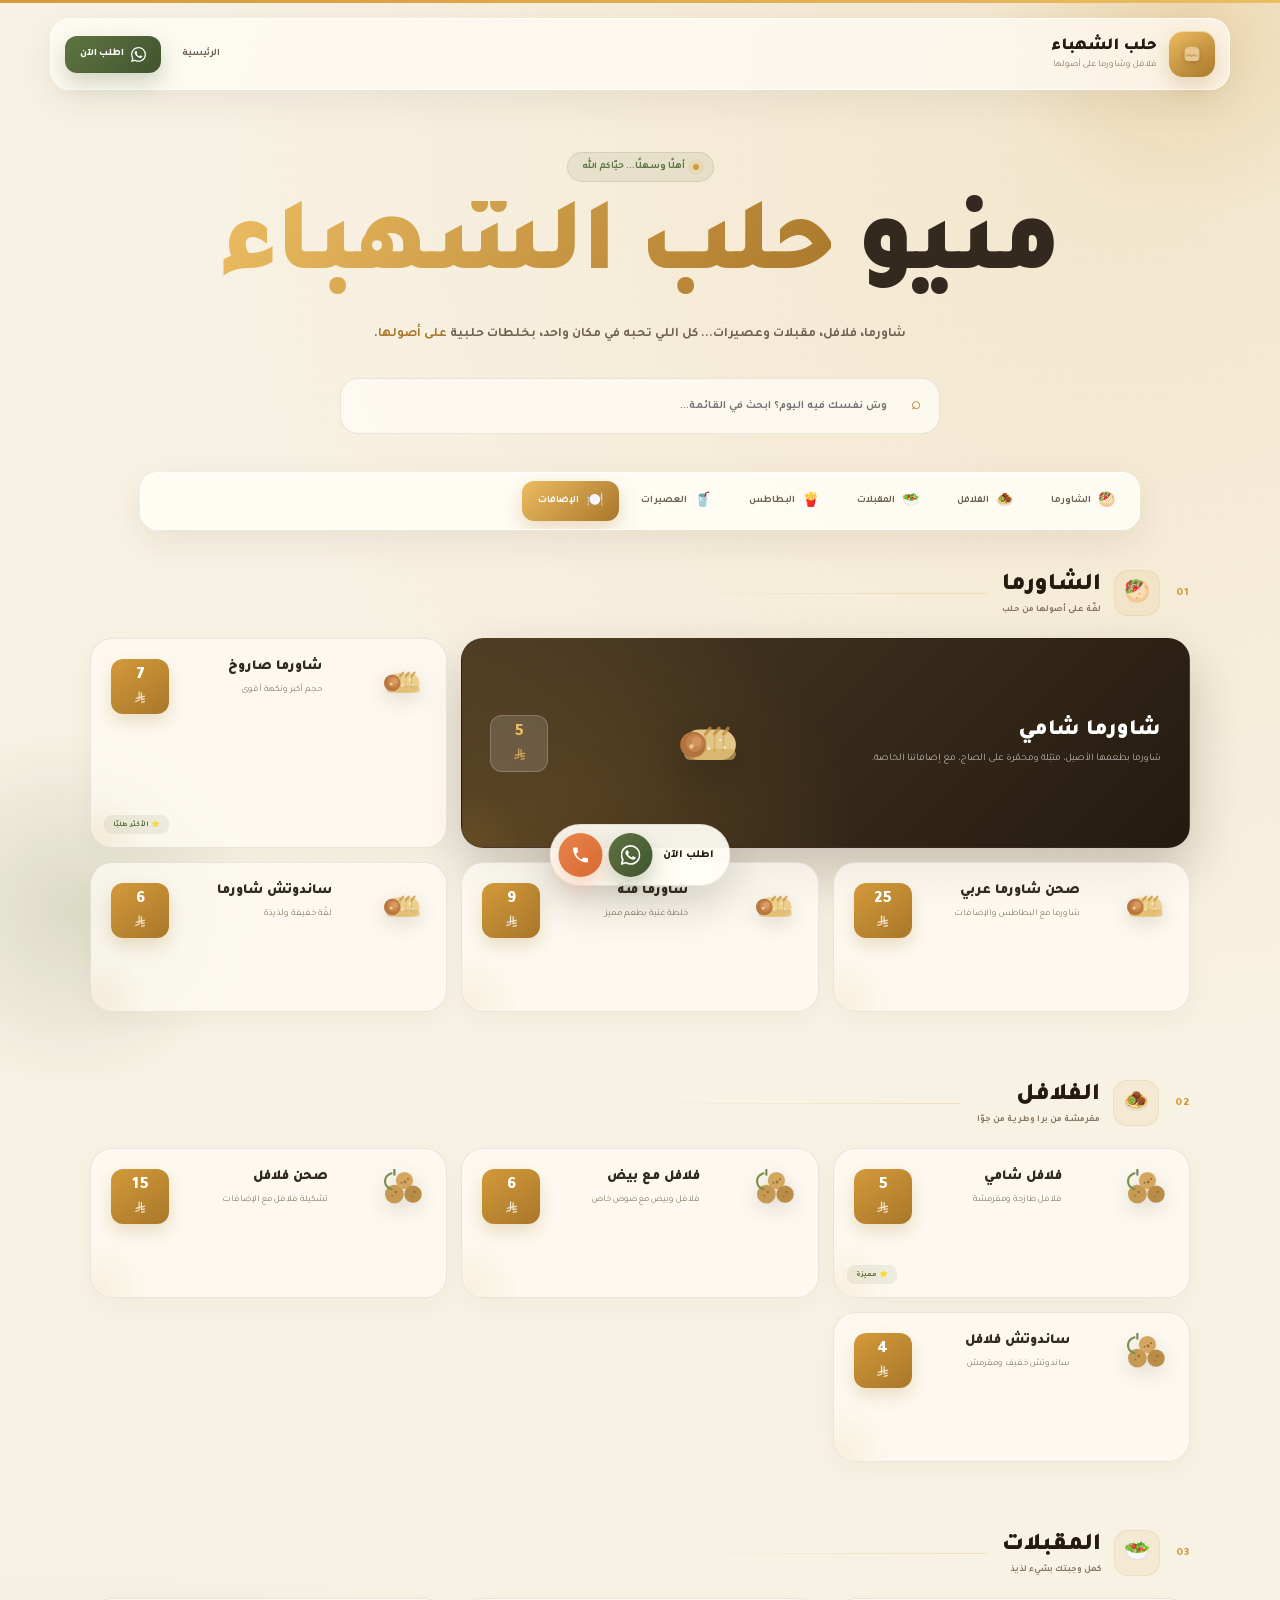
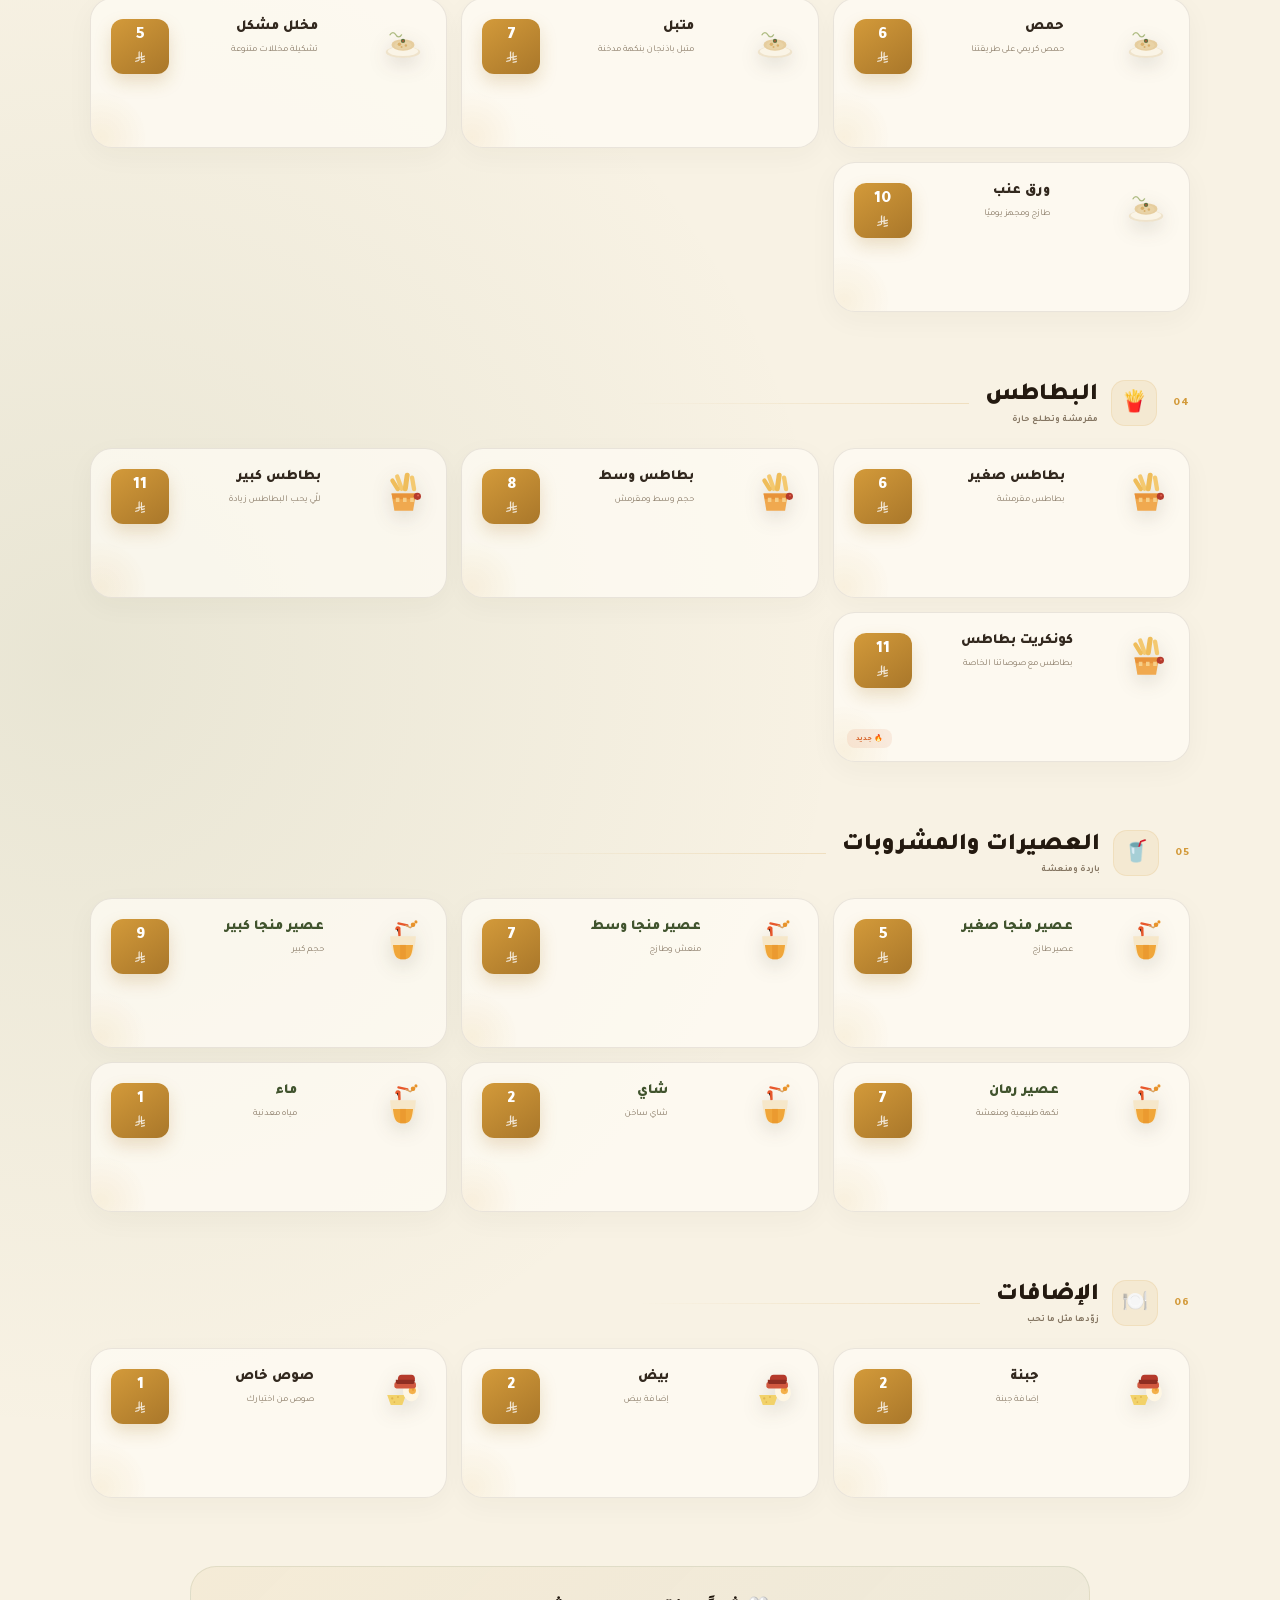
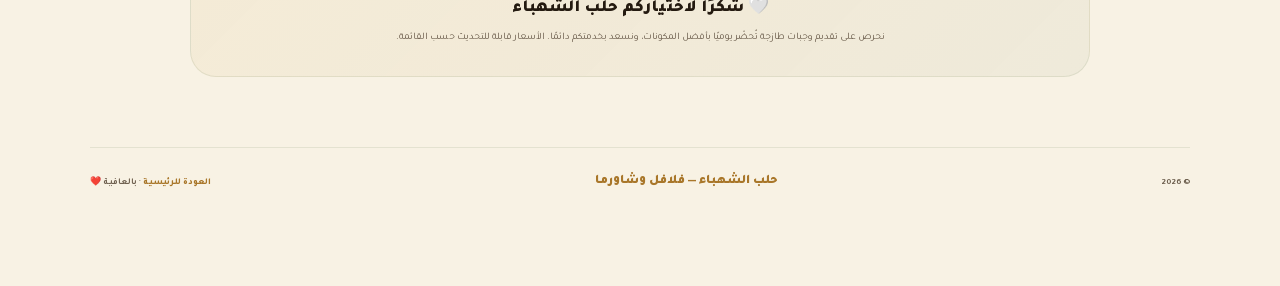
==== commit 27460425: "رفع لرزش اسکرول منو در موبایل: حذف backdrop-filter و blur، گرادیان سبک، غیرفعال‌کردن reveal اسکرول‌م" ====
--- a/menu.html
+++ b/menu.html
@@ -93,17 +93,19 @@
 
 .bg-shape{
     position:fixed;
+
     border-radius:50%;
-    filter:blur(60px);
+
     pointer-events:none;
     z-index:-1;
-    opacity:.14;
 }
 
 .bg-shape.one{
     width:420px;
     height:420px;
-    background:var(--gold);
+
+    background:radial-gradient(circle, rgba(211,154,58,.22), transparent 66%);
+
     top:-190px;
     right:-120px;
 }
@@ -111,7 +113,9 @@
 .bg-shape.two{
     width:380px;
     height:380px;
-    background:var(--green);
+
+    background:radial-gradient(circle, rgba(95,116,67,.18), transparent 68%);
+
     bottom:-200px;
     left:-120px;
 }
@@ -173,9 +177,6 @@
     border:1px solid rgba(255,255,255,.85);
     border-radius:20px;
 
-    backdrop-filter:blur(18px);
-    -webkit-backdrop-filter:blur(18px);
-
     box-shadow:0 12px 38px rgba(58,44,28,.07);
 
     transition:box-shadow .3s ease;
@@ -570,10 +571,7 @@
 
     scrollbar-width:none;
 
-    background:rgba(255,253,246,.78);
-
-    backdrop-filter:blur(20px);
-    -webkit-backdrop-filter:blur(20px);
+    background:rgba(255,253,246,.9);
 
     border:1px solid rgba(255,255,255,.9);
 
@@ -814,7 +812,6 @@
 
 .item::after{
     content:"";
-
     position:absolute;
 
     width:110px;
@@ -822,12 +819,10 @@
 
     border-radius:50%;
 
-    background:rgba(211,154,58,.06);
+    background:radial-gradient(circle, rgba(211,154,58,.10), transparent 60%);
 
     left:-45px;
     bottom:-45px;
-
-    filter:blur(18px);
 
     transition:.45s ease;
 }
@@ -1001,6 +996,13 @@
     50%{
         transform:translateY(-9px) rotate(4deg);
     }
+}
+
+ /* pause decorative animations while scrolling (mobile smoothness) */
+html.is-scrolling .seal,
+html.is-scrolling .featured-icon,
+html.is-scrolling .hero-badge i{
+    animation-play-state:paused;
 }
 
 /* drinks tweak */
@@ -1116,12 +1118,11 @@
 
     border-radius:100px;
 
-    background:rgba(255,253,246,.85);
+    background:rgba(255,253,246,.94);
 
     border:1px solid var(--border);
 
-    backdrop-filter:blur(16px);
-    -webkit-backdrop-filter:blur(16px);
+    border-radius:100px;
 
     box-shadow:0 18px 46px rgba(36,26,16,.18);
 }
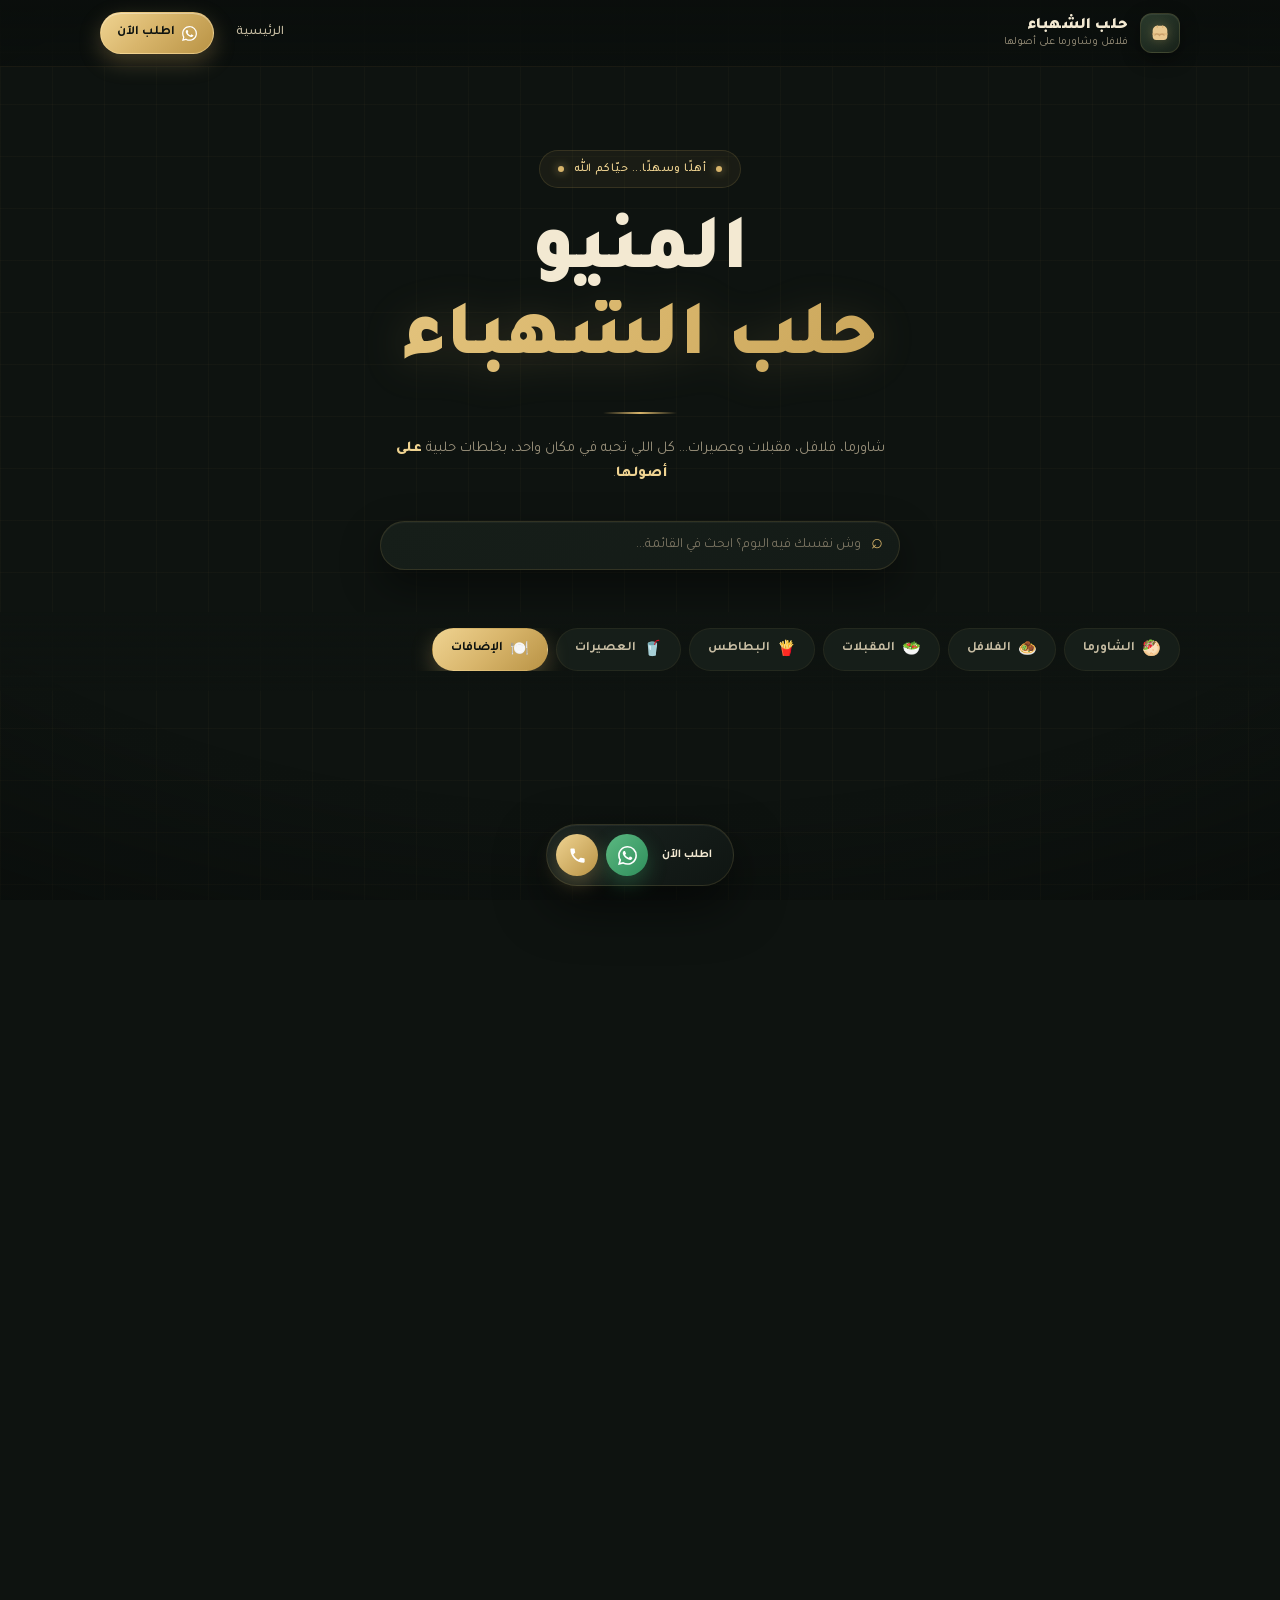
==== commit f3e5fee9: "بازطراحی کامل منو به طرح شبانه/لوکس: پس‌زمینه تیره، طلایی عمیق، خطوط ریز و بدون blur" ====
--- a/menu.html
+++ b/menu.html
@@ -3,8 +3,8 @@
 <head>
 <meta charset="UTF-8">
 <meta name="viewport" content="width=device-width, initial-scale=1.0">
-<meta name="color-scheme" content="light">
-<meta name="theme-color" content="#f8f2e4">
+<meta name="color-scheme" content="dark">
+<meta name="theme-color" content="#0e1310">
 <meta name="description" content="منيو حلب الشهباء — فلافل وشاورما على أصولها: شاورما شامي، فلافل، مقبلات، بطاطس، عصيرات وإضافات.">
 
 <title>حلب الشهباء — المنيو</title>
@@ -20,38 +20,42 @@
 
 <style>
 /* =========================================================
-   حلب الشهباء — المنيو
+   حلب الشهباء — المنيو  (تصميم ليلي فاخر)
+   خلفية داكنة · ذهبي عميق · أخضر خافت · خطوط رفيعة
 ========================================================= */
 
 :root{
-    --cream:#f8f2e4;
-    --cream-2:#f1e8d3;
-
-    --ink:#33291f;
-    --ink-soft:#5a4b3a;
-
-    --brown:#3a2c1c;
-    --brown-deep:#241a10;
-
-    --gold:#d39a3a;
-    --gold-light:#ecbc62;
-    --gold-deep:#a9772a;
-
-    --green:#5f7443;
-    --green-deep:#41542e;
-
-    --orange:#d96832;
-
-    --white:#fffdf6;
-
-    --muted:#857662;
-    --muted-2:#6f6150;
-
-    --border:rgba(63,46,30,.10);
-    --glass:rgba(255,253,246,.66);
-
-    --shadow:0 22px 60px rgba(58,44,28,.12);
-    --shadow-sm:0 10px 28px rgba(58,44,28,.09);
+    --night:#0e1310;
+    --night-2:#0a0e0c;
+    --night-3:#141b17;
+
+    --panel:#161e19;
+    --panel-2:#1b241e;
+    --panel-3:#202b23;
+
+    --line:rgba(201,168,96,.16);
+    --line-soft:rgba(201,168,96,.08);
+
+    --cream:#f3e9d2;
+    --cream-dim:#cfc2a4;
+
+    --gold:#d8b56b;
+    --gold-2:#efd391;
+    --gold-3:#b99345;
+    --gold-dim:#8a7037;
+
+    --green:#4f6b3d;
+    --green-2:#6c8d54;
+
+    --blood:#c8643b;
+
+    --muted:#9a917b;
+    --muted-2:#7d7663;
+
+    --txt:#ede4cf;
+    --txt-2:#c6bca2;
+
+    --serif:"Tajawal", system-ui, "Segoe UI", Tahoma, sans-serif;
 }
 
 *{
@@ -61,226 +65,193 @@
 }
 
 html{
-    scroll-behavior:smooth;
-    scroll-padding-top:150px;
-}
-
-html,
+    overflow-x:clip;
+}
+
+html.is-scrolling *{
+    animation-play-state:paused !important;
+}
+
+html,body{
+    min-height:100%;
+}
+
 body{
-    overflow-x:clip;
-}
-
-body{
-    font-family:"Tajawal",sans-serif;
-
-    color:var(--ink);
+    font-family:var(--serif);
+    font-weight:400;
 
     background:
-        radial-gradient(circle at 88% 4%, rgba(211,154,58,.14), transparent 26%),
-        radial-gradient(circle at 6% 65%, rgba(95,116,67,.10), transparent 30%),
-        var(--cream);
-
-    min-height:100vh;
-
-    -webkit-tap-highlight-color:transparent;
-}
+        radial-gradient(1200px 700px at 85% -10%, rgba(27,38,31,.9), transparent 60%),
+        radial-gradient(900px 600px at -10% 110%, rgba(23,33,26,.85), transparent 60%),
+        var(--night);
+
+    color:var(--txt);
+
+    line-height:1.7;
+    -webkit-font-smoothing:antialiased;
+}
+
+a{
+    color:inherit;
+    text-decoration:none;
+}
+
+img{
+    max-width:100%;
+    display:block;
+}
+
+b{ font-weight:800; }
 
 ::selection{
-    background:rgba(211,154,58,.22);
-}
-
-/* ---------- background shapes ---------- */
-
-.bg-shape{
-    position:fixed;
-
-    border-radius:50%;
-
-    pointer-events:none;
-    z-index:-1;
-}
-
-.bg-shape.one{
-    width:420px;
-    height:420px;
-
-    background:radial-gradient(circle, rgba(211,154,58,.22), transparent 66%);
-
-    top:-190px;
-    right:-120px;
-}
-
-.bg-shape.two{
-    width:380px;
-    height:380px;
-
-    background:radial-gradient(circle, rgba(95,116,67,.18), transparent 68%);
-
-    bottom:-200px;
-    left:-120px;
-}
-
-.noise{
+    background:var(--gold);
+    color:var(--night);
+}
+
+body::-webkit-scrollbar{
+    width:10px;
+}
+body::-webkit-scrollbar-track{
+    background:var(--night-2);
+}
+body::-webkit-scrollbar-thumb{
+    background:var(--gold-dim);
+    border-radius:99px;
+    border:2px solid var(--night-2);
+}
+
+.shell{
+    width:min(1080px, calc(100% - 34px));
+    margin-inline:auto;
+}
+
+/* ---------- ornament / vignette ---------- */
+
+body::before{
+    content:"";
     position:fixed;
     inset:0;
-    z-index:-1;
-    opacity:.03;
+    z-index:0;
+
+    background:
+        linear-gradient(rgba(201,168,96,.035) 1px, transparent 1px),
+        linear-gradient(90deg, rgba(201,168,96,.035) 1px, transparent 1px);
+    background-size:52px 52px;
+
     pointer-events:none;
-    background-image:radial-gradient(rgba(50,35,20,.85) .6px, transparent .6px);
-    background-size:5px 5px;
-}
-
-/* ---------- progress ---------- */
-
-.progress{
+}
+
+body::after{
+    content:"";
+    position:fixed;
+    inset:0;
+    z-index:0;
+
+    background:radial-gradient(120% 90% at 50% 40%, transparent 55%, rgba(4,6,5,.7) 100%);
+
+    pointer-events:none;
+}
+
+/* ---------- top bar ---------- */
+
+.topbar{
     position:fixed;
     top:0;
-    inset-inline:0;
-    height:3px;
+    left:0;
+    right:0;
     z-index:90;
-    pointer-events:none;
-}
-
-.progress-fill{
-    width:100%;
-    height:100%;
-    background:linear-gradient(90deg, var(--gold), var(--gold-light));
-    transform-origin:100% 50%;
-    animation:progressBar linear both;
-    animation-timeline:scroll(root);
-}
-
-@keyframes progressBar{
-    to{ transform:scaleX(1); }
-}
-
-/* ---------- header ---------- */
-
-header{
-    position:sticky;
-    top:14px;
-    z-index:80;
-
-    width:min(1180px, calc(100% - 34px));
-
-    margin:18px auto 0;
-
-    padding:12px 14px;
-
+
+    background:linear-gradient(rgba(10,14,12,.92), rgba(10,14,12,.72));
+
+    border-bottom:1px solid var(--line-soft);
+
+    backdrop-filter:none;
+    -webkit-backdrop-filter:none;
+
+    transition:box-shadow .3s ease, background .3s ease;
+}
+
+.topbar.is-scrolled{
+    background:rgba(10,14,12,.96);
+    box-shadow:0 14px 34px rgba(0,0,0,.45);
+}
+
+.topbar-inner{
     display:flex;
     align-items:center;
     justify-content:space-between;
-    gap:14px;
-
-    background:rgba(255,253,246,.72);
-
-    border:1px solid rgba(255,255,255,.85);
-    border-radius:20px;
-
-    box-shadow:0 12px 38px rgba(58,44,28,.07);
-
-    transition:box-shadow .3s ease;
-
-    animation:headerIn .8s ease both;
-}
-
-header.is-scrolled{
-    box-shadow:0 16px 44px rgba(58,44,28,.13);
-}
-
-@keyframes headerIn{
-    from{
-        opacity:0;
-        transform:translateY(-20px);
-    }
-    to{
-        opacity:1;
-        transform:translateY(0);
-    }
+    gap:16px;
+
+    padding:12px 0;
 }
 
 .brand{
     display:flex;
     align-items:center;
     gap:12px;
-
-    text-decoration:none;
-
-    color:var(--ink);
 }
 
 .brand-mark{
-    width:46px;
-    height:46px;
+    width:40px;
+    height:40px;
+    flex:none;
 
     display:grid;
     place-items:center;
 
-    border-radius:14px;
-
-    background:
-        linear-gradient(145deg, var(--gold-light), var(--gold-deep));
-
-    box-shadow:
-        0 9px 22px rgba(169,119,42,.25),
-        inset 0 1px rgba(255,255,255,.5);
+    border-radius:12px;
+
+    background:linear-gradient(145deg, #2a3a2c, #18221a);
+
+    border:1px solid var(--line);
+
+    box-shadow:inset 0 1px 0 rgba(255,255,255,.06), 0 6px 18px rgba(0,0,0,.4);
 }
 
 .brand-mark img{
     width:22px;
     height:22px;
-
-    filter:drop-shadow(0 2px 3px rgba(0,0,0,.18));
+    filter:drop-shadow(0 0 6px rgba(216,181,107,.35));
 }
 
 .brand-text{
-    line-height:1.2;
+    display:flex;
+    flex-direction:column;
+    line-height:1.25;
 }
 
 .brand-text strong{
-    display:block;
-
-    font-size:17px;
+    font-size:16px;
     font-weight:900;
-
-    color:var(--brown-deep);
+    letter-spacing:.2px;
+    color:var(--cream);
 }
 
 .brand-text span{
-    display:block;
-
-    margin-top:3px;
-
-    font-size:9px;
-
+    font-size:11px;
     color:var(--muted);
 }
 
 .header-actions{
     display:flex;
     align-items:center;
-    gap:8px;
+    gap:10px;
 }
 
 .header-link{
-    text-decoration:none;
-
-    font-size:10px;
-    font-weight:700;
-
-    color:var(--muted-2);
-
-    padding:10px 13px;
-
-    border-radius:12px;
-
-    transition:.3s ease;
+    font-size:13px;
+    font-weight:500;
+    color:var(--txt-2);
+
+    padding:7px 12px;
+    border-radius:99px;
+
+    transition:color .25s ease, background .25s ease;
 }
 
 .header-link:hover{
-    color:var(--gold-deep);
-
-    background:rgba(211,154,58,.10);
+    color:var(--gold-2);
+    background:rgba(216,181,107,.08);
 }
 
 .order-btn{
@@ -288,22 +259,26 @@
     align-items:center;
     gap:7px;
 
-    padding:11px 15px;
-
-    border-radius:12px;
-
-    text-decoration:none;
-
-    color:#fff;
-
-    font-size:10px;
-    font-weight:800;
-
-    background:linear-gradient(135deg, var(--green), var(--green-deep));
-
-    box-shadow:0 10px 22px rgba(95,116,67,.28);
-
-    transition:.35s ease;
+    padding:9px 16px;
+
+    border-radius:99px;
+
+    font-size:13px;
+    font-weight:700;
+    color:var(--night);
+
+    background:linear-gradient(135deg, var(--gold-2), var(--gold) 45%, var(--gold-3));
+    border:1px solid rgba(255,225,160,.5);
+
+    box-shadow:0 8px 22px rgba(216,181,107,.28), inset 0 1px 0 rgba(255,255,255,.35);
+
+    transition:transform .25s ease, box-shadow .25s ease, filter .25s ease;
+}
+
+.order-btn:hover{
+    transform:translateY(-2px);
+    filter:brightness(1.06);
+    box-shadow:0 12px 28px rgba(216,181,107,.38), inset 0 1px 0 rgba(255,255,255,.35);
 }
 
 .order-btn .icon{
@@ -311,1083 +286,753 @@
     height:15px;
 }
 
-.order-btn:hover{
-    transform:translateY(-3px);
-
-    box-shadow:0 15px 30px rgba(95,116,67,.34);
-}
-
 /* ---------- hero ---------- */
 
 .hero{
-    width:min(1100px, calc(100% - 34px));
-
-    margin:auto;
-
-    padding:62px 0 38px;
+    position:relative;
+    z-index:1;
+
+    padding:150px 0 42px;
 
     text-align:center;
-
-    animation:heroIn 1s .15s ease both;
-}
-
-@keyframes heroIn{
-    from{
-        opacity:0;
-        transform:translateY(26px);
-    }
-    to{
-        opacity:1;
-        transform:translateY(0);
-    }
-}
-
-.hero-badge{
+}
+
+.kicker{
+    display:inline-flex;
+    align-items:center;
+    gap:10px;
+
+    font-size:12px;
+    font-weight:500;
+    letter-spacing:.5px;
+    color:var(--gold-2);
+
+    padding:8px 18px;
+    border-radius:99px;
+
+    border:1px solid var(--line);
+
+    background:rgba(216,181,107,.06);
+
+    margin-bottom:26px;
+}
+
+.kicker i{
+    width:6px;
+    height:6px;
+
+    border-radius:50%;
+    background:var(--gold);
+
+    box-shadow:0 0 10px rgba(216,181,107,.8);
+}
+
+.hero h1{
+    font-size:clamp(40px, 8vw, 78px);
+    font-weight:900;
+    line-height:1.1;
+    color:var(--cream);
+}
+
+.hero h1 span{
+    display:block;
+
+    background:linear-gradient(120deg, var(--gold-2), var(--gold) 50%, var(--gold-3));
+    -webkit-background-clip:text;
+    background-clip:text;
+    color:transparent;
+
+    filter:drop-shadow(0 4px 22px rgba(216,181,107,.18));
+}
+
+.hero .rule{
+    width:74px;
+    height:2px;
+
+    margin:26px auto 22px;
+
+    background:linear-gradient(90deg, transparent, var(--gold), transparent);
+}
+
+.hero .sub{
+    max-width:520px;
+    margin-inline:auto;
+
+    font-size:15px;
+    color:var(--muted);
+}
+
+.hero .sub b{
+    color:var(--gold-2);
+}
+
+/* ---------- search ---------- */
+
+.search-box{
+    position:relative;
+    z-index:1;
+
+    width:min(520px, 100%);
+    margin:34px auto 0;
+
+    display:flex;
+    align-items:center;
+    gap:10px;
+
+    padding:6px 8px;
+
+    border-radius:99px;
+
+    background:linear-gradient(145deg, var(--panel), var(--night-3));
+
+    border:1px solid var(--line);
+
+    box-shadow:0 16px 40px rgba(0,0,0,.45), inset 0 1px 0 rgba(255,255,255,.04);
+
+    transition:border-color .25s ease, box-shadow .25s ease;
+}
+
+.search-box:focus-within{
+    border-color:var(--gold);
+    box-shadow:0 16px 40px rgba(0,0,0,.45), 0 0 0 4px rgba(216,181,107,.12);
+}
+
+.search-icon{
+    color:var(--gold);
+    font-size:20px;
+    line-height:1;
+    padding-inline-start:8px;
+    user-select:none;
+}
+
+.search-box input{
+    flex:1;
+    min-width:0;
+
+    background:transparent;
+    border:none;
+    outline:none;
+
+    color:var(--txt);
+    font-family:inherit;
+    font-size:14px;
+
+    padding:9px 0;
+}
+
+.search-box input::placeholder{
+    color:var(--muted-2);
+}
+
+.clear-btn{
+    width:30px;
+    height:30px;
+    flex:none;
+
+    display:grid;
+    place-items:center;
+
+    border:none;
+    border-radius:50%;
+    cursor:pointer;
+
+    font-size:13px;
+    color:var(--txt-2);
+
+    background:rgba(255,255,255,.06);
+
+    opacity:0;
+    visibility:hidden;
+    transform:scale(.8);
+
+    transition:opacity .2s ease, visibility .2s ease, transform .2s ease, background .2s ease;
+}
+
+.clear-btn.visible{
+    opacity:1;
+    visibility:visible;
+    transform:scale(1);
+}
+
+.clear-btn:hover{
+    background:rgba(255,255,255,.12);
+}
+
+/* ---------- categories ---------- */
+
+.cats{
+    position:sticky;
+    top:64px;
+    z-index:60;
+
+    padding:16px 0 20px;
+
+    background:linear-gradient(rgba(14,19,16,.95), rgba(14,19,16,.6));
+}
+
+.cats-inner{
+    display:flex;
+    gap:8px;
+
+    overflow-x:auto;
+
+    scrollbar-width:none;
+}
+
+.cats-inner::-webkit-scrollbar{
+    display:none;
+}
+
+.cat-btn{
+    flex:none;
+
+    display:inline-flex;
+    align-items:center;
+    gap:7px;
+
+    padding:10px 18px;
+
+    border-radius:99px;
+
+    font-family:inherit;
+    font-size:13px;
+    font-weight:600;
+    color:var(--txt-2);
+
+    background:var(--panel);
+
+    border:1px solid var(--line-soft);
+
+    cursor:pointer;
+
+    transition:color .25s ease, background .25s ease, border-color .25s ease, transform .25s ease;
+}
+
+.cat-btn .em{
+    font-size:15px;
+}
+
+.cat-btn:hover{
+    color:var(--cream);
+    border-color:var(--line);
+    transform:translateY(-1px);
+}
+
+.cat-btn.active{
+    color:var(--night);
+
+    background:linear-gradient(135deg, var(--gold-2), var(--gold) 50%, var(--gold-3));
+
+    border-color:transparent;
+
+    box-shadow:0 8px 22px rgba(216,181,107,.3);
+}
+
+/* ---------- menu sections ---------- */
+
+.menu{
+    position:relative;
+    z-index:1;
+
+    padding-bottom:20px;
+}
+
+.section{
+    scroll-margin-top:150px;
+
+    padding:34px 0 8px;
+}
+
+.section-head{
+    display:flex;
+    align-items:center;
+    gap:16px;
+
+    margin-bottom:30px;
+}
+
+.section-count{
+    flex:none;
+
+    font-family:var(--serif);
+    font-size:15px;
+    font-weight:800;
+    letter-spacing:1px;
+
+    color:var(--gold);
+
+    padding:9px 13px;
+    border-radius:10px;
+
+    border:1px solid var(--line);
+
+    background:rgba(216,181,107,.05);
+}
+
+.section-head-main{
+    display:flex;
+    align-items:center;
+    gap:13px;
+}
+
+.section-head-main .em{
+    font-size:26px;
+    line-height:1;
+}
+
+.section-head-main h2{
+    font-size:24px;
+    font-weight:900;
+    letter-spacing:.2px;
+    color:var(--cream);
+}
+
+.section-head-main p{
+    font-size:13px;
+    color:var(--muted);
+}
+
+.section-line{
+    flex:1;
+    height:1px;
+
+    background:linear-gradient(90deg, var(--line-soft), transparent);
+}
+
+/* ---------- items ---------- */
+
+.items{
+    display:grid;
+    grid-template-columns:repeat(2, 1fr);
+    gap:14px;
+}
+
+.item{
+    position:relative;
+
+    display:flex;
+    align-items:center;
+    gap:14px;
+
+    padding:18px 20px;
+
+    border-radius:16px;
+
+    background:linear-gradient(160deg, var(--panel), var(--night-3));
+
+    border:1px solid var(--line-soft);
+
+    box-shadow:0 14px 34px rgba(0,0,0,.3), inset 0 1px 0 rgba(255,255,255,.03);
+
+    overflow:hidden;
+
+    opacity:0;
+    transform:translateY(18px);
+
+    transition:
+        opacity .5s ease,
+        transform .5s ease,
+        border-color .3s ease,
+        box-shadow .3s ease;
+}
+
+.item.in{
+    opacity:1;
+    transform:translateY(0);
+}
+
+.item:hover{
+    border-color:var(--line);
+    transform:translateY(-2px);
+    box-shadow:0 20px 40px rgba(0,0,0,.4), inset 0 1px 0 rgba(255,255,255,.04);
+}
+
+.item::before{
+    content:"";
+    position:absolute;
+    top:0;
+    bottom:0;
+
+    inset-inline-start:0;
+
+    width:3px;
+
+    background:linear-gradient(180deg, var(--gold), transparent);
+
+    opacity:0;
+
+    transition:opacity .3s ease;
+}
+
+.item:hover::before{
+    opacity:1;
+}
+
+.item-ico{
+    width:52px;
+    height:52px;
+    flex:none;
+
+    display:grid;
+    place-items:center;
+
+    border-radius:13px;
+
+    background:rgba(216,181,107,.08);
+
+    border:1px solid var(--line-soft);
+}
+
+.item-ico img{
+    width:32px;
+    height:32px;
+    object-fit:contain;
+}
+
+.item-body{
+    flex:1;
+    min-width:0;
+}
+
+.item-body h3{
+    font-size:16px;
+    font-weight:800;
+    color:var(--cream);
+
+    margin-bottom:3px;
+}
+
+.item-body p{
+    font-size:12px;
+    color:var(--muted);
+}
+
+.item-price{
+    display:flex;
+    align-items:center;
+    gap:5px;
+
+    flex:none;
+
+    font-size:19px;
+    font-weight:900;
+    color:var(--gold-2);
+}
+
+.item-price .cur{
+    display:inline-flex;
+    align-items:center;
+}
+
+.item-price .riyal{
+    width:11px;
+    height:auto;
+    filter:drop-shadow(0 1px 3px rgba(0,0,0,.4));
+}
+
+.badge{
+    position:absolute;
+
+    inset-inline-start:14px;
+    bottom:12px;
+
+    font-size:11px;
+    font-weight:700;
+    letter-spacing:.3px;
+
+    padding:4px 11px;
+    border-radius:99px;
+
+    color:var(--night);
+    background:linear-gradient(135deg, var(--gold-2), var(--gold-3));
+
+    box-shadow:0 6px 16px rgba(216,181,107,.3);
+}
+
+.badge.hot{
+    color:#fff;
+    background:linear-gradient(135deg, #d9784a, var(--blood));
+
+    box-shadow:0 6px 16px rgba(200,100,59,.35);
+}
+
+/* featured item */
+
+.item.featured{
+    grid-column:span 2;
+
+    align-items:stretch;
+
+    padding:0;
+
+    background:
+        radial-gradient(460px 200px at 82% -30%, rgba(216,181,107,.16), transparent 65%),
+        linear-gradient(160deg, #1d241d, var(--night-3));
+
+    border-color:var(--line);
+
+    box-shadow:0 22px 50px rgba(0,0,0,.45), inset 0 0 0 1px rgba(255,255,255,.04), inset 0 1px 0 rgba(255,255,255,.05);
+}
+
+.item.featured::before{
+    display:none;
+}
+
+.feat-content{
+    flex:1;
+
+    display:flex;
+    flex-direction:column;
+    justify-content:center;
+    gap:8px;
+
+    padding:26px 28px;
+}
+
+.feat-content .tagline{
     display:inline-flex;
     align-items:center;
     gap:8px;
 
-    padding:8px 14px;
-
-    border-radius:100px;
-
-    background:rgba(95,116,67,.09);
-
-    border:1px solid rgba(95,116,67,.14);
-
-    color:var(--green);
-
-    font-size:10px;
-    font-weight:600;
-
-    margin-bottom:22px;
-}
-
-.hero-badge i{
-    width:6px;
-    height:6px;
-
-    border-radius:50%;
-
-    background:var(--gold);
-
-    box-shadow:0 0 0 5px rgba(211,154,58,.12);
-
-    animation:pulse 2s infinite;
-}
-
-@keyframes pulse{
-    50%{
-        box-shadow:0 0 0 8px rgba(211,154,58,.03);
-    }
-}
-
-.hero h1{
-    font-size:clamp(56px, 9vw, 104px);
-
-    line-height:.95;
-
+    align-self:flex-start;
+
+    font-size:11px;
+    font-weight:700;
+    letter-spacing:.8px;
+
+    color:var(--gold-2);
+
+    text-transform:uppercase;
+
+    padding:6px 12px;
+    border-radius:99px;
+
+    border:1px solid var(--line);
+
+    background:rgba(216,181,107,.07);
+}
+
+.feat-content h3{
+    font-size:clamp(22px, 4vw, 32px);
     font-weight:900;
-
-    letter-spacing:-2px;
-
-    color:var(--ink);
-}
-
-.hero h1 span{
-    background:
-        linear-gradient(120deg, var(--gold-light), var(--gold-deep));
-
-    -webkit-background-clip:text;
-    background-clip:text;
-
-    color:transparent;
-}
-
-.hero .sub{
-    max-width:560px;
-
-    margin:18px auto 0;
-
-    color:var(--muted-2);
-
-    font-size:13px;
-    font-weight:600;
-
-    line-height:2.1;
-}
-
-.hero .sub b{
-    color:var(--gold-deep);
-}
-
-.hero-split{
+    color:var(--cream);
+}
+
+.feat-content p{
+    max-width:40ch;
+    font-size:14px;
+    color:var(--muted);
+}
+
+.feat-price{
     display:flex;
     align-items:center;
-    justify-content:center;
-    gap:12px;
-
-    margin-top:12px;
-}
-
-.hero-split .seal{
-    font-size:34px;
-
-    filter:drop-shadow(0 8px 14px rgba(58,44,28,.18));
-
-    animation:sealSpin 9s linear infinite;
-}
-
-@keyframes sealSpin{
-    to{ transform:rotate(360deg); }
-}
-
-.hero-split small{
+    gap:6px;
+
+    font-size:clamp(30px, 6vw, 44px);
+    font-weight:900;
+    color:var(--gold-2);
+
+    text-shadow:0 4px 22px rgba(216,181,107,.22);
+}
+
+.feat-price .riyal{
+    width:14px;
+    height:auto;
+}
+
+.feat-art{
+    width:190px;
+    flex:none;
+
+    display:grid;
+    place-items:center;
+
+    position:relative;
+}
+
+.feat-art::after{
+    content:"";
+    position:absolute;
+    inset:26%;
+    border-radius:50%;
+
+    background:radial-gradient(circle, rgba(216,181,107,.28), transparent 65%);
+
+    z-index:-1;
+}
+
+.feat-art img{
+    width:120px;
+    height:120px;
+    object-fit:contain;
+
+    filter:drop-shadow(0 12px 24px rgba(0,0,0,.5));
+
+    animation:float 4.5s ease-in-out infinite;
+}
+
+@keyframes float{
+    0%,100%{ transform:translateY(0) rotate(-3deg); }
+    50%{ transform:translateY(-8px) rotate(3deg); }
+}
+
+/* ---------- info ---------- */
+
+.info{
+    position:relative;
+    z-index:1;
+
+    width:min(640px, 100%);
+    margin:54px auto 10px;
+
+    padding:34px 30px;
+
+    text-align:center;
+
+    border-radius:18px;
+
+    background:linear-gradient(160deg, var(--panel), var(--night-3));
+
+    border:1px solid var(--line);
+
+    box-shadow:0 20px 46px rgba(0,0,0,.4), inset 0 1px 0 rgba(255,255,255,.03);
+}
+
+.info strong{
+    display:block;
+    font-size:18px;
+    font-weight:900;
+    color:var(--gold-2);
+
+    margin-bottom:10px;
+}
+
+.info p{
+    font-size:13px;
     color:var(--muted);
-
-    font-size:11px;
-    font-weight:600;
-
-    line-height:1.8;
-
-    text-align:justify;
-}
-
-/* ---------- search ---------- */
-
-.search-box{
-    width:min(600px, 100%);
-
-    margin:30px auto 0;
-
+}
+
+/* ---------- footer ---------- */
+
+.footer{
     position:relative;
-}
-
-.search-box input{
-    width:100%;
-
-    height:56px;
-
-    padding:0 52px 0 46px;
-
-    border:1px solid var(--border);
-
-    border-radius:18px;
-
-    outline:none;
-
-    background:rgba(255,253,246,.75);
-
-    color:var(--ink);
-
-    font-family:inherit;
-    font-size:11px;
-    font-weight:600;
-
-    transition:.3s ease;
-}
-
-.search-box input:focus{
-    border-color:rgba(211,154,58,.4);
-
-    box-shadow:0 12px 32px rgba(211,154,58,.10);
-}
-
-.search-box .search-icon{
-    position:absolute;
-    right:19px;
-    top:50%;
-
-    transform:translateY(-50%);
-
-    color:var(--gold-deep);
-
-    font-size:17px;
-}
-
-.search-box .clear-btn{
-    position:absolute;
-    left:14px;
-    top:50%;
-
-    transform:translateY(-50%);
-
-    width:26px;
-    height:26px;
-
-    border:0;
-    border-radius:50%;
-
-    background:rgba(63,46,30,.07);
-
-    color:var(--muted-2);
-
-    font-size:12px;
-
-    cursor:pointer;
-
-    display:none;
-
+    z-index:1;
+
+    display:flex;
+    flex-wrap:wrap;
     align-items:center;
     justify-content:center;
-
-    transition:.25s ease;
-}
-
-.search-box .clear-btn.visible{
-    display:flex;
-}
-
-.search-box .clear-btn:hover{
-    background:rgba(63,46,30,.14);
-}
-
-/* ---------- categories ---------- */
-
-.categories-wrap{
-    position:sticky;
-
-    top:104px;
-
-    z-index:70;
-
-    width:100%;
-
-    margin-bottom:40px;
-}
-
-.categories{
-    width:min(1000px, calc(100% - 30px));
-
-    margin:auto;
-
-    padding:8px;
-
-    display:flex;
-
-    gap:6px;
-
-    overflow-x:auto;
-
-    scrollbar-width:none;
-
-    background:rgba(255,253,246,.9);
-
-    border:1px solid rgba(255,255,255,.9);
-
-    border-radius:18px;
-
-    box-shadow:0 12px 36px rgba(58,44,28,.08);
-}
-
-.categories::-webkit-scrollbar{
-    display:none;
-}
-
-.category-btn{
-    flex:0 0 auto;
-
-    display:inline-flex;
-    align-items:center;
-    gap:7px;
-
-    border:0;
-
-    padding:10px 16px;
-
-    border-radius:12px;
-
-    background:transparent;
-
+    gap:8px 18px;
+
+    padding:46px 0 130px;
+
+    text-align:center;
+
+    font-size:12px;
     color:var(--muted-2);
-
-    font-family:inherit;
-    font-size:10px;
-    font-weight:700;
-
-    cursor:pointer;
-
-    transition:.3s ease;
-}
-
-.category-btn .em{
-    font-size:14px;
-}
-
-.category-btn:hover{
-    color:var(--gold-deep);
-
-    background:rgba(211,154,58,.09);
-}
-
-.category-btn.active{
-    color:#fff;
-
-    background:linear-gradient(135deg, var(--gold-light), var(--gold-deep));
-
-    box-shadow:0 8px 20px rgba(169,119,42,.26);
-}
-
-/* ---------- menu ---------- */
-
-.menu{
-    width:min(1100px, calc(100% - 34px));
-
-    margin:auto;
-}
-
-.menu-section{
-    margin-bottom:68px;
-
-    opacity:0;
-    transform:translateY(26px);
-
-    transition:opacity .7s ease, transform .7s ease;
-}
-
-.menu-section.in{
-    opacity:1;
-    transform:translateY(0);
-}
-
-.no-js .menu-section{
-    opacity:1;
-    transform:none;
-}
-
-/* section heading */
-
-.section-heading{
+}
+
+.footer strong{
+    color:var(--cream);
+    font-weight:800;
+}
+
+.footer a{
+    color:var(--gold);
+}
+
+.footer a:hover{
+    text-decoration:underline;
+}
+
+.footer .dot{
+    color:var(--gold-dim);
+}
+
+/* ---------- order dock ---------- */
+
+.dock{
+    position:fixed;
+    bottom:14px;
+    left:50%;
+
+    transform:translateX(-50%);
+
+    z-index:80;
+
     display:flex;
     align-items:center;
-
-    gap:16px;
-
-    margin-bottom:22px;
-}
-
-.section-heading-main{
-    display:flex;
-    align-items:center;
-    gap:13px;
-}
-
-.section-count{
-    color:var(--gold);
-
-    font-size:11px;
-    font-weight:900;
-
-    letter-spacing:1px;
-}
-
-.section-icon{
-    width:46px;
-    height:46px;
+    gap:8px;
+
+    padding:9px;
+
+    border-radius:99px;
+
+    background:linear-gradient(145deg, #1a2320, #0f1512);
+
+    border:1px solid var(--line);
+
+    box-shadow:0 20px 50px rgba(0,0,0,.55), inset 0 1px 0 rgba(255,255,255,.05);
+}
+
+.dock-label{
+    padding-inline:12px 6px;
+
+    font-size:12px;
+    font-weight:700;
+    color:var(--cream);
+}
+
+.dock-btn{
+    width:42px;
+    height:42px;
 
     display:grid;
     place-items:center;
 
-    border-radius:14px;
-
-    background:rgba(211,154,58,.10);
-
-    border:1px solid rgba(211,154,58,.14);
-
-    font-size:21px;
-}
-
-.section-heading h2{
-    font-size:24px;
-    font-weight:900;
-
-    color:var(--brown-deep);
-}
-
-.section-heading p{
-    margin-top:3px;
-
-    color:var(--muted);
-
-    font-size:9px;
-    font-weight:600;
-}
-
-.section-line{
-    height:1px;
-    flex:1;
-
-    max-width:340px;
-
-    background:
-        linear-gradient(90deg, transparent, rgba(211,154,58,.22));
-}
-
-/* item grid */
-
-.items{
-    display:grid;
-
-    grid-template-columns:repeat(3, 1fr);
-
-    gap:14px;
-}
-
-/* item card */
-
-.item{
-    position:relative;
-
-    overflow:hidden;
-
-    padding:20px;
-
-    min-height:150px;
-
-    border-radius:22px;
-
-    background:rgba(255,253,246,.7);
-
-    border:1px solid var(--border);
-
-    box-shadow:0 8px 28px rgba(58,44,28,.04);
-
-    transition:
-        transform .4s ease,
-        box-shadow .4s ease,
-        background .4s ease;
-
-    opacity:0;
-    transform:translateY(22px) scale(.985);
-
-    transition:
-        transform .5s cubic-bezier(.2,.7,.3,1),
-        box-shadow .4s ease,
-        background .4s ease,
-        opacity .5s ease;
-
-    animation-delay:calc(var(--i, 0) * 60ms);
-}
-
-.item.in{
-    opacity:1;
-    transform:translateY(0) scale(1);
+    border-radius:50%;
+
+    transition:transform .2s ease, filter .2s ease;
+}
+
+.dock-wa{
+    background:linear-gradient(135deg, #5bb982, #2f8f5b);
+    box-shadow:0 8px 20px rgba(63,178,110,.3);
+}
+
+.dock-tel{
+    background:linear-gradient(135deg, var(--gold-2), var(--gold-3));
+    box-shadow:0 8px 20px rgba(216,181,107,.3);
+}
+
+.dock-btn:hover{
+    transform:translateY(-2px) scale(1.04);
+    filter:brightness(1.06);
+}
+
+.dock-btn .icon{
+    width:19px;
+    height:19px;
+}
+
+.is-down{
+    transform:scale(.92);
+}
+
+/* ---------- reveal ---------- */
+
+.section,
+.item,
+.info,
+.footer{
+    content-visibility:auto;
+    contain-intrinsic-size:600px;
 }
 
 .no-js .item{
     opacity:1;
     transform:none;
-}
-
-.item::before{
-    content:"";
-
-    position:absolute;
-
-    top:0;
-    inset-inline:16px;
-
-    height:2px;
-
-    border-radius:0 0 4px 4px;
-
-    background:linear-gradient(90deg, var(--gold-light), transparent);
-
-    opacity:0;
-
-    transition:.35s ease;
-}
-
-.item:hover{
-    transform:translateY(-7px);
-
-    background:rgba(255,253,246,.94);
-
-    box-shadow:0 20px 44px rgba(58,44,28,.11);
-}
-
-.item:hover::before{
-    opacity:1;
-}
-
-.item::after{
-    content:"";
-    position:absolute;
-
-    width:110px;
-    height:110px;
-
-    border-radius:50%;
-
-    background:radial-gradient(circle, rgba(211,154,58,.10), transparent 60%);
-
-    left:-45px;
-    bottom:-45px;
-
-    transition:.45s ease;
-}
-
-.item:hover::after{
-    transform:scale(1.6);
-}
-
-.item-top{
-    display:flex;
-
-    justify-content:space-between;
-
-    align-items:flex-start;
-
-    gap:10px;
-
-    flex:1;
-}
-
-.item-info h3{
-    font-size:14px;
-    font-weight:900;
-
-    color:var(--ink);
-
-    margin-bottom:6px;
-}
-
-.item-info p{
-    color:var(--muted);
-
-    font-size:9px;
-
-    line-height:1.85;
-}
-
-.price{
-    flex:0 0 auto;
-
-    min-width:58px;
-
-    padding:8px;
-
-    text-align:center;
-
-    border-radius:12px;
-
-    color:#fff;
-
-    background:linear-gradient(145deg, var(--gold), var(--gold-deep));
-
-    box-shadow:0 8px 17px rgba(169,119,42,.22);
-}
-
-.price strong{
-    display:block;
-
-    font-size:17px;
-
-    font-weight:900;
-
-    line-height:1;
-}
-
-.price span{
-    display:block;
-
-    margin-top:4px;
-
-    font-size:7px;
-    font-weight:700;
-
-    opacity:.85;
-}
-
-.badge{
-    position:absolute;
-
-    left:13px;
-    bottom:13px;
-
-    padding:5px 9px;
-
-    border-radius:8px;
-
-    font-size:7px;
-    font-weight:800;
-}
-
-.badge.hot{
-    background:rgba(217,104,50,.10);
-
-    color:var(--orange);
-}
-
-.badge.pop{
-    background:rgba(95,116,67,.10);
-
-    color:var(--green);
-}
-
-/* featured card */
-
-.featured{
-    grid-column:span 2;
-
-    min-height:210px;
-
-    display:flex;
-    align-items:center;
-    justify-content:space-between;
-
-    gap:26px;
-
-    padding:28px;
-
-    background:
-        radial-gradient(circle at 12% 120%, rgba(211,154,58,.22), transparent 46%),
-        linear-gradient(135deg, #4a3a24, #241a10);
-
-    color:#fff;
-
-    box-shadow:0 24px 52px rgba(36,26,16,.22);
-}
-
-.featured:hover{
-    transform:translateY(-7px);
-
-    box-shadow:0 30px 60px rgba(36,26,16,.30);
-}
-
-.featured .item-info h3{
-    color:#fff;
-
-    font-size:22px;
-}
-
-.featured .item-info p{
-    color:rgba(255,255,255,.62);
-
-    max-width:420px;
-
-    font-size:10px;
-}
-
-.featured .price{
-    background:rgba(255,255,255,.14);
-
-    border:1px solid rgba(255,255,255,.2);
-
-    box-shadow:none;
-
-    color:var(--gold-light);
-}
-
-.featured-icon{
-    font-size:72px;
-
-    opacity:.95;
-
-    filter:drop-shadow(0 16px 22px rgba(0,0,0,.25));
-
-    animation:foodFloat 4s ease-in-out infinite;
-}
-
-@keyframes foodFloat{
-    0%,100%{
-        transform:translateY(0) rotate(-4deg);
-    }
-    50%{
-        transform:translateY(-9px) rotate(4deg);
-    }
-}
-
- /* pause decorative animations while scrolling (mobile smoothness) */
-html.is-scrolling .seal,
-html.is-scrolling .featured-icon,
-html.is-scrolling .hero-badge i{
-    animation-play-state:paused;
-}
-
-/* drinks tweak */
-
-.drinks .item-info h3{
-    color:var(--green-deep);
-}
-
-/* ---------- info ---------- */
-
-.info-box{
-    width:min(900px, calc(100% - 34px));
-
-    margin:0 auto 70px;
-
-    padding:28px;
-
-    border-radius:26px;
-
-    text-align:center;
-
-    background:
-        linear-gradient(135deg, rgba(211,154,58,.08), rgba(95,116,67,.06));
-
-    border:1px solid rgba(95,116,67,.12);
-}
-
-.info-box strong{
-    display:block;
-
-    font-size:17px;
-
-    font-weight:900;
-
-    color:var(--brown-deep);
-
-    margin-bottom:9px;
-}
-
-.info-box p{
-    max-width:560px;
-
-    margin:auto;
-
-    color:var(--muted-2);
-
-    font-size:10px;
-
-    line-height:2;
-}
-
-/* ---------- footer ---------- */
-
-footer{
-    width:min(1100px, calc(100% - 34px));
-
-    margin:auto;
-
-    padding:26px 0 96px;
-
-    border-top:1px solid rgba(95,116,67,.12);
-
-    display:flex;
-    align-items:center;
-    justify-content:space-between;
-
-    flex-wrap:wrap;
-
-    gap:10px;
-
-    color:var(--muted-2);
-
-    font-size:9px;
-    font-weight:600;
-}
-
-footer strong{
-    color:var(--gold-deep);
-
-    font-size:13px;
-    font-weight:900;
-}
-
-footer a{
-    color:var(--gold-deep);
-
-    text-decoration:none;
-
-    font-weight:800;
-}
-
-footer a:hover{
-    text-decoration:underline;
-}
-
-/* ---------- order dock ---------- */
-
-.order-dock{
-    position:fixed;
-    bottom:14px;
-    left:50%;
-
-    transform:translateX(-50%);
-
-    z-index:85;
-
-    display:flex;
-    align-items:center;
-
-    gap:6px;
-
-    padding:8px;
-
-    border-radius:100px;
-
-    background:rgba(255,253,246,.94);
-
-    border:1px solid var(--border);
-
-    border-radius:100px;
-
-    box-shadow:0 18px 46px rgba(36,26,16,.18);
-}
-
-.order-dock .dock-label{
-    padding:0 8px 0 4px;
-
-    color:var(--brown-deep);
-
-    font-size:11px;
-    font-weight:800;
-
-    white-space:nowrap;
-}
-
-.dock-btn{
-    display:grid;
-    place-items:center;
-
-    width:44px;
-    height:44px;
-
-    border-radius:50%;
-
-    color:#fff;
-
-    text-decoration:none;
-
-    transition:.3s ease;
-}
-
-.dock-btn .icon{
-    width:20px;
-    height:20px;
-}
-
-.dock-wa{
-    background:linear-gradient(135deg, var(--green), var(--green-deep));
-
-    box-shadow:0 10px 22px rgba(95,116,67,.34);
-}
-
-.dock-tel{
-    background:linear-gradient(135deg, #e8844b, var(--orange));
-
-    box-shadow:0 10px 22px rgba(217,104,50,.30);
-}
-
-.dock-btn:hover{
-    transform:translateY(-3px) scale(1.05);
-}
-
-/* ---------- responsive ---------- */
-
-@media (max-width: 900px){
-
-    .items{
-        grid-template-columns:repeat(2, 1fr);
-    }
-
-    .featured{
-        grid-column:span 2;
-    }
-
-    .section-line{
-        display:none;
-    }
-}
-
-@media (max-width: 640px){
-
-    header{
-        width:calc(100% - 20px);
-
-        top:10px;
-
-        padding:10px;
-    }
-
-    .brand-mark{
-        width:41px;
-        height:41px;
-
-        border-radius:12px;
-    }
-
-    .brand-text strong{
-        font-size:14px;
-    }
-
-    .brand-text span{
-        font-size:8px;
-    }
-
-    .header-link{
-        display:none;
-    }
-
-    .order-btn{
-        padding:9px 11px;
-
-        font-size:9px;
-    }
-
-    .hero{
-        padding:54px 0 30px;
-    }
-
-    .hero h1{
-        font-size:52px;
-    }
-
-    .hero .sub{
-        font-size:10px;
-    }
-
-    .hero-split .seal{
-        font-size:26px;
-    }
-
-    .hero-split small{
-        font-size:9px;
-    }
-
-    .categories-wrap{
-        top:78px;
-
-        margin-bottom:26px;
-    }
-
-    .categories{
-        width:calc(100% - 20px);
-
-        border-radius:15px;
-    }
-
-    .category-btn{
-        padding:9px 13px;
-    }
-
-    .menu{
-        width:calc(100% - 20px);
-    }
-
-    .menu-section{
-        margin-bottom:48px;
-    }
-
-    .section-heading{
-        margin-bottom:16px;
-    }
-
-    .section-heading h2{
-        font-size:20px;
-    }
-
-    .section-heading p{
-        font-size:8px;
-    }
-
-    .section-icon{
-        width:40px;
-        height:40px;
-
-        border-radius:12px;
-
-        font-size:19px;
-    }
-
-    .section-count{
-        display:none;
-    }
-
-    .items{
-        grid-template-columns:1fr;
-
-        gap:10px;
-    }
-
-    .item,
-    .featured{
-        grid-column:span 1;
-
-        min-height:136px;
-
-        border-radius:18px;
-
-        padding:17px;
-    }
-
-    .featured{
-        min-height:190px;
-    }
-
-    .featured-icon{
-        font-size:52px;
-    }
-
-    .featured .item-info h3{
-        font-size:18px;
-    }
-
-    .featured .item-info p{
-        font-size:9px;
-    }
-
-    .item-info h3{
-        font-size:13px;
-    }
-
-    .item-info p{
-        font-size:8px;
-    }
-
-    .price{
-        min-width:52px;
-        padding:7px;
-    }
-
-    .price strong{
-        font-size:15px;
-    }
-
-    .info-box{
-        width:calc(100% - 20px);
-
-        padding:22px 17px;
-
-        margin-bottom:50px;
-    }
-
-    .info-box strong{
-        font-size:14px;
-    }
-
-    .info-box p{
-        font-size:9px;
-    }
-
-    footer{
-        width:calc(100% - 20px);
-
-        flex-direction:column;
-
-        gap:8px;
-
-        text-align:center;
-
-        padding-bottom:100px;
-    }
-
-    .order-dock{
-        bottom:10px;
-    }
-
-    .dock-label{
-        font-size:10px;
-    }
-}
-
-@media (min-width: 641px){
-
-    .hero-split{
-        display:none;
-    }
 }
 
 @media (prefers-reduced-motion: reduce){
@@ -1400,54 +1045,62 @@
         transition-duration:.01ms !important;
     }
 
-    .item,
-    .menu-section{
+    .item{
         opacity:1;
         transform:none;
     }
-
-    .progress-fill{
+}
+
+/* ---------- responsive ---------- */
+
+@media (max-width:760px){
+
+    .items{
+        grid-template-columns:1fr;
+    }
+
+    .item.featured{
+        grid-column:span 1;
+        flex-direction:column;
+        align-items:flex-start;
+        text-align:center;
+    }
+
+    .feat-content{
+        align-items:center;
+    }
+
+    .feat-content p{
+        max-width:none;
+    }
+
+    .feat-art{
+        width:100%;
+        height:110px;
+    }
+
+    .topbar-inner{
+        padding:10px 0;
+    }
+
+    .brand-text span{
         display:none;
     }
-}
-
-.is-down{
-    scale:.94;
-}
-
-/* ---- item visuals + currency ---- */
-.item-img{
-    width:46px;
-    height:46px;
-    flex:none;
-    object-fit:contain;
-    filter:drop-shadow(0 6px 10px rgba(58,44,28,.16));
-}
-
-.featured-icon{
-    width:72px;
-    height:72px;
-    object-fit:contain;
-}
-
-.price .riyal{
-    width:11px;
-    height:12px;
-    object-fit:contain;
-    margin-top:3px;
-    opacity:.95;
-}
-
-@media (max-width:640px){
-
-    .item-img{
-        width:40px;
-        height:40px;
+
+    .header-link{
+        display:none;
     }
 
-    .featured-icon{
-        width:56px;
-        height:56px;
+    .hero{
+        padding-top:120px;
+    }
+
+    .cats{
+        top:62px;
+    }
+
+    .dock-label{
+        display:none;
     }
 }
 </style>
@@ -1456,63 +1109,62 @@
 
 <body>
 
-<div class="progress" aria-hidden="true">
-    <div class="progress-fill"></div>
+<!-- ================= TOP BAR ================= -->
+
+<div class="topbar">
+
+    <div class="shell topbar-inner">
+
+        <a href="index.html" class="brand">
+
+            <div class="brand-mark">
+                <img src="assets/images/wrap.svg" alt="" width="22" height="22">
+            </div>
+
+            <div class="brand-text">
+                <strong>حلب الشهباء</strong>
+                <span>فلافل وشاورما على أصولها</span>
+            </div>
+
+        </a>
+
+
+        <div class="header-actions">
+
+            <a href="index.html" class="header-link">
+                الرئيسية
+            </a>
+
+            <a href="https://wa.me/98548471318" target="_blank" rel="noopener" class="order-btn">
+                <img class="icon" src="assets/icons/whatsapp-white.svg" alt="" width="15" height="15">
+                اطلب الآن
+            </a>
+
+        </div>
+
+    </div>
+
 </div>
 
-<div class="bg-shape one"></div>
-<div class="bg-shape two"></div>
-<div class="noise"></div>
-
-
-<!-- ================= HEADER ================= -->
-
-<header>
-
-    <a href="index.html" class="brand">
-
-        <div class="brand-mark">
-            <img src="assets/images/wrap.svg" alt="" width="22" height="22">
-        </div>
-
-        <div class="brand-text">
-            <strong>حلب الشهباء</strong>
-            <span>فلافل وشاورما على أصولها</span>
-        </div>
-
-    </a>
-
-
-    <div class="header-actions">
-
-        <a href="index.html" class="header-link">
-            الرئيسية
-        </a>
-
-        <a href="https://wa.me/98548471318" target="_blank" rel="noopener" class="order-btn">
-            <img class="icon" src="assets/icons/whatsapp-white.svg" alt="" width="15" height="15">
-            اطلب الآن
-        </a>
-
-    </div>
-
-</header>
-
 
 <!-- ================= HERO ================= -->
 
-<section class="hero">
-
-    <div class="hero-badge">
+<section class="hero shell">
+
+    <span class="kicker">
         <i></i>
         أهلًا وسهلًا... حيّاكم الله
-    </div>
+        <i></i>
+    </span>
 
 
     <h1>
-        منيو
+        المنيو
         <span>حلب الشهباء</span>
     </h1>
+
+
+    <div class="rule"></div>
 
 
     <p class="sub">
@@ -1522,90 +1174,73 @@
     </p>
 
 
-    <div class="hero-split" aria-hidden="true">
-
-        <span class="seal">🕌</span>
-
-        <small>
-            الشهباء، مدينة الأصالة...
-            نقدّم لك منها أطيب ما عندها.
-        </small>
-
-        <span class="seal">🥙</span>
+    <div class="search-box">
+
+        <span class="search-icon">⌕</span>
+
+        <input type="search" id="search" autocomplete="off" placeholder="وش نفسك فيه اليوم؟ ابحث في القائمة...">
+
+        <button type="button" class="clear-btn" aria-label="مسح البحث">✕</button>
 
     </div>
 
-
-    <div class="search-box">
-
-        <span class="search-icon">⌕</span>
-
-        <input type="search" id="search" autocomplete="off" placeholder="وش نفسك فيه اليوم؟ ابحث في القائمة...">
-
-        <button type="button" class="clear-btn" aria-label="مسح البحث">✕</button>
-
-    </div>
-
 </section>
 
 
 <!-- ================= CATEGORIES ================= -->
 
-<div class="categories-wrap">
-
-    <div class="categories">
-
-        <button class="category-btn active" data-target="shawarma">
+<nav class="cats">
+
+    <div class="shell cats-inner">
+
+        <button class="cat-btn active" data-target="shawarma">
             <span class="em">🥙</span> الشاورما
         </button>
 
-        <button class="category-btn" data-target="falafel">
+        <button class="cat-btn" data-target="falafel">
             <span class="em">🧆</span> الفلافل
         </button>
 
-        <button class="category-btn" data-target="appetizers">
+        <button class="cat-btn" data-target="appetizers">
             <span class="em">🥗</span> المقبلات
         </button>
 
-        <button class="category-btn" data-target="potato">
+        <button class="cat-btn" data-target="potato">
             <span class="em">🍟</span> البطاطس
         </button>
 
-        <button class="category-btn" data-target="drinks">
+        <button class="cat-btn" data-target="drinks">
             <span class="em">🥤</span> العصيرات
         </button>
 
-        <button class="category-btn" data-target="extras">
+        <button class="cat-btn" data-target="extras">
             <span class="em">🍽️</span> الإضافات
         </button>
 
     </div>
 
-</div>
+</nav>
 
 
 <!-- ================= MENU ================= -->
 
-<main class="menu">
+<main class="menu shell">
 
 
     <!-- ---------------- الشاورما ---------------- -->
 
-    <section class="menu-section" id="shawarma">
-
-        <div class="section-heading">
+    <section class="section" id="shawarma">
+
+        <div class="section-head">
 
             <div class="section-count">01</div>
 
-            <div class="section-heading-main">
-
-                <div class="section-icon">🥙</div>
-
+            <div class="section-head-main">
+                <span class="em">🥙</span>
                 <div>
                     <h2>الشاورما</h2>
                     <p>لفّة على أصولها من حلب</p>
                 </div>
-
             </div>
 
             <div class="section-line"></div>
@@ -1617,89 +1252,105 @@
 
             <article class="item featured" data-name="شاورما شامي">
 
-                <div class="item-info">
+                <div class="feat-content">
+
+                    <span class="tagline">اصنف المعرّف</span>
+
                     <h3>شاورما شامي</h3>
+
                     <p>
                         شاورما بطعمها الأصيل، متبّلة ومحمّرة على الصاج،
                         مع إضافاتنا الخاصة.
                     </p>
-                </div>
-
-                <img class="featured-icon" src="assets/images/menu-shawarma.svg" alt="" width="72" height="72">
-
-                <div class="price">
-                    <strong>5</strong>
-                    <span class="cur"><img class="riyal" src="assets/icons/riyal-gold.svg" alt="ر.س" width="11" height="12"></span>
-                </div>
-
-            </article>
-
-
-            <article class="item" data-name="شاورما صاروخ" style="--i:1">
-
-                <div class="item-top">
-                    <img class="item-img" src="assets/images/menu-shawarma.svg" alt="" width="46" height="46">
-                    <div class="item-info">
-                        <h3>شاورما صاروخ</h3>
-                        <p>حجم أكبر ونكهة أقوى</p>
+
+                    <div class="feat-price">
+                        5
+                        <span class="cur"><img class="riyal" src="assets/icons/riyal-gold.svg" alt="ر.س" width="14" height="15"></span>
                     </div>
-                    <div class="price">
-                        <strong>7</strong>
-                        <span class="cur"><img class="riyal" src="assets/icons/riyal-white.svg" alt="ر.س" width="11" height="12"></span>
-                    </div>
-                </div>
-
-                <span class="badge pop">⭐ الأكثر طلبًا</span>
-
-            </article>
-
-
-            <article class="item" data-name="صحن شاورما عربي" style="--i:2">
-
-                <div class="item-top">
-                    <img class="item-img" src="assets/images/menu-shawarma.svg" alt="" width="46" height="46">
-                    <div class="item-info">
-                        <h3>صحن شاورما عربي</h3>
-                        <p>شاورما مع البطاطس والإضافات</p>
-                    </div>
-                    <div class="price">
-                        <strong>25</strong>
-                        <span class="cur"><img class="riyal" src="assets/icons/riyal-white.svg" alt="ر.س" width="11" height="12"></span>
-                    </div>
-                </div>
-
-            </article>
-
-
-            <article class="item" data-name="شاورما فتة" style="--i:3">
-
-                <div class="item-top">
-                    <img class="item-img" src="assets/images/menu-shawarma.svg" alt="" width="46" height="46">
-                    <div class="item-info">
-                        <h3>شاورما فتّة</h3>
-                        <p>خلطة غنية بطعم مميز</p>
-                    </div>
-                    <div class="price">
-                        <strong>9</strong>
-                        <span class="cur"><img class="riyal" src="assets/icons/riyal-white.svg" alt="ر.س" width="11" height="12"></span>
-                    </div>
-                </div>
-
-            </article>
-
-
-            <article class="item" data-name="ساندوتش شاورما" style="--i:4">
-
-                <div class="item-top">
-                    <img class="item-img" src="assets/images/menu-shawarma.svg" alt="" width="46" height="46">
-                    <div class="item-info">
-                        <h3>ساندوتش شاورما</h3>
-                        <p>لفّة خفيفة ولذيذة</p>
-                    </div>
-                    <div class="price">
-                        <strong>6</strong>
-                        <span class="cur"><img class="riyal" src="assets/icons/riyal-white.svg" alt="ر.س" width="11" height="12"></span>
-                    </div>
+
+                </div>
+
+
+                <div class="feat-art">
+                    <img src="assets/images/menu-shawarma.svg" alt="" width="120" height="120">
+                </div>
+
+            </article>
+
+
+            <article class="item" data-name="شاورما صاروخ">
+
+                <div class="item-ico">
+                    <img src="assets/images/menu-shawarma.svg" alt="" width="32" height="32">
+                </div>
+
+                <div class="item-body">
+                    <h3>شاورما صاروخ</h3>
+                    <p>حجم أكبر ونكهة أقوى</p>
+                </div>
+
+                <div class="item-price">
+                    7
+                    <span class="cur"><img class="riyal" src="assets/icons/riyal-gold.svg" alt="ر.س" width="11" height="12"></span>
+                </div>
+
+                <span class="badge">⭐ الأكثر طلبًا</span>
+
+            </article>
+
+
+            <article class="item" data-name="صحن شاورما عربي">
+
+                <div class="item-ico">
+                    <img src="assets/images/menu-shawarma.svg" alt="" width="32" height="32">
+                </div>
+
+                <div class="item-body">
+                    <h3>صحن شاورما عربي</h3>
+                    <p>شاورما مع البطاطس والإضافات</p>
+                </div>
+
+                <div class="item-price">
+                    25
+                    <span class="cur"><img class="riyal" src="assets/icons/riyal-gold.svg" alt="ر.س" width="11" height="12"></span>
+                </div>
+
+            </article>
+
+
+            <article class="item" data-name="شاورما فتة">
+
+                <div class="item-ico">
+                    <img src="assets/images/menu-shawarma.svg" alt="" width="32" height="32">
+                </div>
+
+                <div class="item-body">
+                    <h3>شاورما فتّة</h3>
+                    <p>خلطة غنية بطعم مميز</p>
+                </div>
+
+                <div class="item-price">
+                    9
+                    <span class="cur"><img class="riyal" src="assets/icons/riyal-gold.svg" alt="ر.س" width="11" height="12"></span>
+                </div>
+
+            </article>
+
+
+            <article class="item" data-name="ساندوتش شاورما">
+
+                <div class="item-ico">
+                    <img src="assets/images/menu-shawarma.svg" alt="" width="32" height="32">
+                </div>
+
+                <div class="item-body">
+                    <h3>ساندوتش شاورما</h3>
+                    <p>لفّة خفيفة ولذيذة</p>
+                </div>
+
+                <div class="item-price">
+                    6
+                    <span class="cur"><img class="riyal" src="assets/icons/riyal-gold.svg" alt="ر.س" width="11" height="12"></span>
                 </div>
 
             </article>
@@ -1711,21 +1362,18 @@
 
     <!-- ---------------- الفلافل ---------------- -->
 
-    <section class="menu-section" id="falafel">
-
-        <div class="section-heading">
+    <section class="section" id="falafel">
+
+        <div class="section-head">
 
             <div class="section-count">02</div>
 
-            <div class="section-heading-main">
-
-                <div class="section-icon">🧆</div>
-
+            <div class="section-head-main">
+                <span class="em">🧆</span>
                 <div>
                     <h2>الفلافل</h2>
                     <p>مقرمشة من برا وطرية من جوّا</p>
                 </div>
-
             </div>
 
             <div class="section-line"></div>
@@ -1737,69 +1385,77 @@
 
             <article class="item" data-name="فلافل شامي">
 
-                <div class="item-top">
-                    <img class="item-img" src="assets/images/menu-falafel.svg" alt="" width="46" height="46">
-                    <div class="item-info">
-                        <h3>فلافل شامي</h3>
-                        <p>فلافل طازجة ومقرمشة</p>
-                    </div>
-                    <div class="price">
-                        <strong>5</strong>
-                        <span class="cur"><img class="riyal" src="assets/icons/riyal-white.svg" alt="ر.س" width="11" height="12"></span>
-                    </div>
-                </div>
-
-                <span class="badge pop">⭐ مميزة</span>
-
-            </article>
-
-
-            <article class="item" data-name="فلافل مع بيض" style="--i:1">
-
-                <div class="item-top">
-                    <img class="item-img" src="assets/images/menu-falafel.svg" alt="" width="46" height="46">
-                    <div class="item-info">
-                        <h3>فلافل مع بيض</h3>
-                        <p>فلافل وبيض مع صوص خاص</p>
-                    </div>
-                    <div class="price">
-                        <strong>6</strong>
-                        <span class="cur"><img class="riyal" src="assets/icons/riyal-white.svg" alt="ر.س" width="11" height="12"></span>
-                    </div>
-                </div>
-
-            </article>
-
-
-            <article class="item" data-name="صحن فلافل" style="--i:2">
-
-                <div class="item-top">
-                    <img class="item-img" src="assets/images/menu-falafel.svg" alt="" width="46" height="46">
-                    <div class="item-info">
-                        <h3>صحن فلافل</h3>
-                        <p>تشكيلة فلافل مع الإضافات</p>
-                    </div>
-                    <div class="price">
-                        <strong>15</strong>
-                        <span class="cur"><img class="riyal" src="assets/icons/riyal-white.svg" alt="ر.س" width="11" height="12"></span>
-                    </div>
-                </div>
-
-            </article>
-
-
-            <article class="item" data-name="ساندوتش فلافل" style="--i:3">
-
-                <div class="item-top">
-                    <img class="item-img" src="assets/images/menu-falafel.svg" alt="" width="46" height="46">
-                    <div class="item-info">
-                        <h3>ساندوتش فلافل</h3>
-                        <p>ساندوتش خفيف ومقرمش</p>
-                    </div>
-                    <div class="price">
-                        <strong>4</strong>
-                        <span class="cur"><img class="riyal" src="assets/icons/riyal-white.svg" alt="ر.س" width="11" height="12"></span>
-                    </div>
+                <div class="item-ico">
+                    <img src="assets/images/menu-falafel.svg" alt="" width="32" height="32">
+                </div>
+
+                <div class="item-body">
+                    <h3>فلافل شامي</h3>
+                    <p>فلافل طازجة ومقرمشة</p>
+                </div>
+
+                <div class="item-price">
+                    5
+                    <span class="cur"><img class="riyal" src="assets/icons/riyal-gold.svg" alt="ر.س" width="11" height="12"></span>
+                </div>
+
+                <span class="badge">⭐ مميزة</span>
+
+            </article>
+
+
+            <article class="item" data-name="فلافل مع بيض">
+
+                <div class="item-ico">
+                    <img src="assets/images/menu-falafel.svg" alt="" width="32" height="32">
+                </div>
+
+                <div class="item-body">
+                    <h3>فلافل مع بيض</h3>
+                    <p>فلافل وبيض مع صوص خاص</p>
+                </div>
+
+                <div class="item-price">
+                    6
+                    <span class="cur"><img class="riyal" src="assets/icons/riyal-gold.svg" alt="ر.س" width="11" height="12"></span>
+                </div>
+
+            </article>
+
+
+            <article class="item" data-name="صحن فلافل">
+
+                <div class="item-ico">
+                    <img src="assets/images/menu-falafel.svg" alt="" width="32" height="32">
+                </div>
+
+                <div class="item-body">
+                    <h3>صحن فلافل</h3>
+                    <p>تشكيلة فلافل مع الإضافات</p>
+                </div>
+
+                <div class="item-price">
+                    15
+                    <span class="cur"><img class="riyal" src="assets/icons/riyal-gold.svg" alt="ر.س" width="11" height="12"></span>
+                </div>
+
+            </article>
+
+
+            <article class="item" data-name="ساندوتش فلافل">
+
+                <div class="item-ico">
+                    <img src="assets/images/menu-falafel.svg" alt="" width="32" height="32">
+                </div>
+
+                <div class="item-body">
+                    <h3>ساندوتش فلافل</h3>
+                    <p>ساندوتش خفيف ومقرمش</p>
+                </div>
+
+                <div class="item-price">
+                    4
+                    <span class="cur"><img class="riyal" src="assets/icons/riyal-gold.svg" alt="ر.س" width="11" height="12"></span>
                 </div>
 
             </article>
@@ -1811,21 +1467,18 @@
 
     <!-- ---------------- المقبلات ---------------- -->
 
-    <section class="menu-section" id="appetizers">
-
-        <div class="section-heading">
+    <section class="section" id="appetizers">
+
+        <div class="section-head">
 
             <div class="section-count">03</div>
 
-            <div class="section-heading-main">
-
-                <div class="section-icon">🥗</div>
-
+            <div class="section-head-main">
+                <span class="em">🥗</span>
                 <div>
                     <h2>المقبلات</h2>
                     <p>كمل وجبتك بشيء لذيذ</p>
                 </div>
-
             </div>
 
             <div class="section-line"></div>
@@ -1837,67 +1490,75 @@
 
             <article class="item" data-name="حمص">
 
-                <div class="item-top">
-                    <img class="item-img" src="assets/images/menu-appetizers.svg" alt="" width="46" height="46">
-                    <div class="item-info">
-                        <h3>حمص</h3>
-                        <p>حمص كريمي على طريقتنا</p>
-                    </div>
-                    <div class="price">
-                        <strong>6</strong>
-                        <span class="cur"><img class="riyal" src="assets/icons/riyal-white.svg" alt="ر.س" width="11" height="12"></span>
-                    </div>
-                </div>
-
-            </article>
-
-
-            <article class="item" data-name="متبل" style="--i:1">
-
-                <div class="item-top">
-                    <img class="item-img" src="assets/images/menu-appetizers.svg" alt="" width="46" height="46">
-                    <div class="item-info">
-                        <h3>متبل</h3>
-                        <p>متبل باذنجان بنكهة مدخنة</p>
-                    </div>
-                    <div class="price">
-                        <strong>7</strong>
-                        <span class="cur"><img class="riyal" src="assets/icons/riyal-white.svg" alt="ر.س" width="11" height="12"></span>
-                    </div>
-                </div>
-
-            </article>
-
-
-            <article class="item" data-name="مخلل مشكل" style="--i:2">
-
-                <div class="item-top">
-                    <img class="item-img" src="assets/images/menu-appetizers.svg" alt="" width="46" height="46">
-                    <div class="item-info">
-                        <h3>مخلل مشكل</h3>
-                        <p>تشكيلة مخللات متنوعة</p>
-                    </div>
-                    <div class="price">
-                        <strong>5</strong>
-                        <span class="cur"><img class="riyal" src="assets/icons/riyal-white.svg" alt="ر.س" width="11" height="12"></span>
-                    </div>
-                </div>
-
-            </article>
-
-
-            <article class="item" data-name="ورق عنب" style="--i:3">
-
-                <div class="item-top">
-                    <img class="item-img" src="assets/images/menu-appetizers.svg" alt="" width="46" height="46">
-                    <div class="item-info">
-                        <h3>ورق عنب</h3>
-                        <p>طازج ومجهز يوميًا</p>
-                    </div>
-                    <div class="price">
-                        <strong>10</strong>
-                        <span class="cur"><img class="riyal" src="assets/icons/riyal-white.svg" alt="ر.س" width="11" height="12"></span>
-                    </div>
+                <div class="item-ico">
+                    <img src="assets/images/menu-appetizers.svg" alt="" width="32" height="32">
+                </div>
+
+                <div class="item-body">
+                    <h3>حمص</h3>
+                    <p>حمص كريمي على طريقتنا</p>
+                </div>
+
+                <div class="item-price">
+                    6
+                    <span class="cur"><img class="riyal" src="assets/icons/riyal-gold.svg" alt="ر.س" width="11" height="12"></span>
+                </div>
+
+            </article>
+
+
+            <article class="item" data-name="متبل">
+
+                <div class="item-ico">
+                    <img src="assets/images/menu-appetizers.svg" alt="" width="32" height="32">
+                </div>
+
+                <div class="item-body">
+                    <h3>متبل</h3>
+                    <p>متبل باذنجان بنكهة مدخنة</p>
+                </div>
+
+                <div class="item-price">
+                    7
+                    <span class="cur"><img class="riyal" src="assets/icons/riyal-gold.svg" alt="ر.س" width="11" height="12"></span>
+                </div>
+
+            </article>
+
+
+            <article class="item" data-name="مخلل مشكل">
+
+                <div class="item-ico">
+                    <img src="assets/images/menu-appetizers.svg" alt="" width="32" height="32">
+                </div>
+
+                <div class="item-body">
+                    <h3>مخلل مشكل</h3>
+                    <p>تشكيلة مخللات متنوعة</p>
+                </div>
+
+                <div class="item-price">
+                    5
+                    <span class="cur"><img class="riyal" src="assets/icons/riyal-gold.svg" alt="ر.س" width="11" height="12"></span>
+                </div>
+
+            </article>
+
+
+            <article class="item" data-name="ورق عنب">
+
+                <div class="item-ico">
+                    <img src="assets/images/menu-appetizers.svg" alt="" width="32" height="32">
+                </div>
+
+                <div class="item-body">
+                    <h3>ورق عنب</h3>
+                    <p>طازج ومجهز يوميًا</p>
+                </div>
+
+                <div class="item-price">
+                    10
+                    <span class="cur"><img class="riyal" src="assets/icons/riyal-gold.svg" alt="ر.س" width="11" height="12"></span>
                 </div>
 
             </article>
@@ -1909,21 +1570,18 @@
 
     <!-- ---------------- البطاطس ---------------- -->
 
-    <section class="menu-section" id="potato">
-
-        <div class="section-heading">
+    <section class="section" id="potato">
+
+        <div class="section-head">
 
             <div class="section-count">04</div>
 
-            <div class="section-heading-main">
-
-                <div class="section-icon">🍟</div>
-
+            <div class="section-head-main">
+                <span class="em">🍟</span>
                 <div>
                     <h2>البطاطس</h2>
                     <p>مقرمشة وتطلع حارة</p>
                 </div>
-
             </div>
 
             <div class="section-line"></div>
@@ -1935,67 +1593,75 @@
 
             <article class="item" data-name="بطاطس صغير">
 
-                <div class="item-top">
-                    <img class="item-img" src="assets/images/menu-fries.svg" alt="" width="46" height="46">
-                    <div class="item-info">
-                        <h3>بطاطس صغير</h3>
-                        <p>بطاطس مقرمشة</p>
-                    </div>
-                    <div class="price">
-                        <strong>6</strong>
-                        <span class="cur"><img class="riyal" src="assets/icons/riyal-white.svg" alt="ر.س" width="11" height="12"></span>
-                    </div>
-                </div>
-
-            </article>
-
-
-            <article class="item" data-name="بطاطس وسط" style="--i:1">
-
-                <div class="item-top">
-                    <img class="item-img" src="assets/images/menu-fries.svg" alt="" width="46" height="46">
-                    <div class="item-info">
-                        <h3>بطاطس وسط</h3>
-                        <p>حجم وسط ومقرمش</p>
-                    </div>
-                    <div class="price">
-                        <strong>8</strong>
-                        <span class="cur"><img class="riyal" src="assets/icons/riyal-white.svg" alt="ر.س" width="11" height="12"></span>
-                    </div>
-                </div>
-
-            </article>
-
-
-            <article class="item" data-name="بطاطس كبير" style="--i:2">
-
-                <div class="item-top">
-                    <img class="item-img" src="assets/images/menu-fries.svg" alt="" width="46" height="46">
-                    <div class="item-info">
-                        <h3>بطاطس كبير</h3>
-                        <p>للّي يحب البطاطس زيادة</p>
-                    </div>
-                    <div class="price">
-                        <strong>11</strong>
-                        <span class="cur"><img class="riyal" src="assets/icons/riyal-white.svg" alt="ر.س" width="11" height="12"></span>
-                    </div>
-                </div>
-
-            </article>
-
-
-            <article class="item" data-name="كونكريت بطاطس" style="--i:3">
-
-                <div class="item-top">
-                    <img class="item-img" src="assets/images/menu-fries.svg" alt="" width="46" height="46">
-                    <div class="item-info">
-                        <h3>كونكريت بطاطس</h3>
-                        <p>بطاطس مع صوصاتنا الخاصة</p>
-                    </div>
-                    <div class="price">
-                        <strong>11</strong>
-                        <span class="cur"><img class="riyal" src="assets/icons/riyal-white.svg" alt="ر.س" width="11" height="12"></span>
-                    </div>
+                <div class="item-ico">
+                    <img src="assets/images/menu-fries.svg" alt="" width="32" height="32">
+                </div>
+
+                <div class="item-body">
+                    <h3>بطاطس صغير</h3>
+                    <p>بطاطس مقرمشة</p>
+                </div>
+
+                <div class="item-price">
+                    6
+                    <span class="cur"><img class="riyal" src="assets/icons/riyal-gold.svg" alt="ر.س" width="11" height="12"></span>
+                </div>
+
+            </article>
+
+
+            <article class="item" data-name="بطاطس وسط">
+
+                <div class="item-ico">
+                    <img src="assets/images/menu-fries.svg" alt="" width="32" height="32">
+                </div>
+
+                <div class="item-body">
+                    <h3>بطاطس وسط</h3>
+                    <p>حجم وسط ومقرمش</p>
+                </div>
+
+                <div class="item-price">
+                    8
+                    <span class="cur"><img class="riyal" src="assets/icons/riyal-gold.svg" alt="ر.س" width="11" height="12"></span>
+                </div>
+
+            </article>
+
+
+            <article class="item" data-name="بطاطس كبير">
+
+                <div class="item-ico">
+                    <img src="assets/images/menu-fries.svg" alt="" width="32" height="32">
+                </div>
+
+                <div class="item-body">
+                    <h3>بطاطس كبير</h3>
+                    <p>للّي يحب البطاطس زيادة</p>
+                </div>
+
+                <div class="item-price">
+                    11
+                    <span class="cur"><img class="riyal" src="assets/icons/riyal-gold.svg" alt="ر.س" width="11" height="12"></span>
+                </div>
+
+            </article>
+
+
+            <article class="item" data-name="كونكريت بطاطس">
+
+                <div class="item-ico">
+                    <img src="assets/images/menu-fries.svg" alt="" width="32" height="32">
+                </div>
+
+                <div class="item-body">
+                    <h3>كونكريت بطاطس</h3>
+                    <p>بطاطس مع صوصاتنا الخاصة</p>
+                </div>
+
+                <div class="item-price">
+                    11
+                    <span class="cur"><img class="riyal" src="assets/icons/riyal-gold.svg" alt="ر.س" width="11" height="12"></span>
                 </div>
 
                 <span class="badge hot">🔥 جديد</span>
@@ -2009,21 +1675,18 @@
 
     <!-- ---------------- العصيرات ---------------- -->
 
-    <section class="menu-section drinks" id="drinks">
-
-        <div class="section-heading">
+    <section class="section" id="drinks">
+
+        <div class="section-head">
 
             <div class="section-count">05</div>
 
-            <div class="section-heading-main">
-
-                <div class="section-icon">🥤</div>
-
+            <div class="section-head-main">
+                <span class="em">🥤</span>
                 <div>
                     <h2>العصيرات والمشروبات</h2>
                     <p>باردة ومنعشة</p>
                 </div>
-
             </div>
 
             <div class="section-line"></div>
@@ -2035,101 +1698,113 @@
 
             <article class="item" data-name="عصير منجا صغير">
 
-                <div class="item-top">
-                    <img class="item-img" src="assets/images/menu-drink.svg" alt="" width="46" height="46">
-                    <div class="item-info">
-                        <h3>عصير منجا صغير</h3>
-                        <p>عصير طازج</p>
-                    </div>
-                    <div class="price">
-                        <strong>5</strong>
-                        <span class="cur"><img class="riyal" src="assets/icons/riyal-white.svg" alt="ر.س" width="11" height="12"></span>
-                    </div>
-                </div>
-
-            </article>
-
-
-            <article class="item" data-name="عصير منجا وسط" style="--i:1">
-
-                <div class="item-top">
-                    <img class="item-img" src="assets/images/menu-drink.svg" alt="" width="46" height="46">
-                    <div class="item-info">
-                        <h3>عصير منجا وسط</h3>
-                        <p>منعش وطازج</p>
-                    </div>
-                    <div class="price">
-                        <strong>7</strong>
-                        <span class="cur"><img class="riyal" src="assets/icons/riyal-white.svg" alt="ر.س" width="11" height="12"></span>
-                    </div>
-                </div>
-
-            </article>
-
-
-            <article class="item" data-name="عصير منجا كبير" style="--i:2">
-
-                <div class="item-top">
-                    <img class="item-img" src="assets/images/menu-drink.svg" alt="" width="46" height="46">
-                    <div class="item-info">
-                        <h3>عصير منجا كبير</h3>
-                        <p>حجم كبير</p>
-                    </div>
-                    <div class="price">
-                        <strong>9</strong>
-                        <span class="cur"><img class="riyal" src="assets/icons/riyal-white.svg" alt="ر.س" width="11" height="12"></span>
-                    </div>
-                </div>
-
-            </article>
-
-
-            <article class="item" data-name="عصير رمان" style="--i:3">
-
-                <div class="item-top">
-                    <img class="item-img" src="assets/images/menu-drink.svg" alt="" width="46" height="46">
-                    <div class="item-info">
-                        <h3>عصير رمان</h3>
-                        <p>نكهة طبيعية ومنعشة</p>
-                    </div>
-                    <div class="price">
-                        <strong>7</strong>
-                        <span class="cur"><img class="riyal" src="assets/icons/riyal-white.svg" alt="ر.س" width="11" height="12"></span>
-                    </div>
-                </div>
-
-            </article>
-
-
-            <article class="item" data-name="شاي" style="--i:4">
-
-                <div class="item-top">
-                    <img class="item-img" src="assets/images/menu-drink.svg" alt="" width="46" height="46">
-                    <div class="item-info">
-                        <h3>شاي</h3>
-                        <p>شاي ساخن</p>
-                    </div>
-                    <div class="price">
-                        <strong>2</strong>
-                        <span class="cur"><img class="riyal" src="assets/icons/riyal-white.svg" alt="ر.س" width="11" height="12"></span>
-                    </div>
-                </div>
-
-            </article>
-
-
-            <article class="item" data-name="ماء" style="--i:5">
-
-                <div class="item-top">
-                    <img class="item-img" src="assets/images/menu-drink.svg" alt="" width="46" height="46">
-                    <div class="item-info">
-                        <h3>ماء</h3>
-                        <p>مياه معدنية</p>
-                    </div>
-                    <div class="price">
-                        <strong>1</strong>
-                        <span class="cur"><img class="riyal" src="assets/icons/riyal-white.svg" alt="ر.س" width="11" height="12"></span>
-                    </div>
+                <div class="item-ico">
+                    <img src="assets/images/menu-drink.svg" alt="" width="32" height="32">
+                </div>
+
+                <div class="item-body">
+                    <h3>عصير منجا صغير</h3>
+                    <p>عصير طازج</p>
+                </div>
+
+                <div class="item-price">
+                    5
+                    <span class="cur"><img class="riyal" src="assets/icons/riyal-gold.svg" alt="ر.س" width="11" height="12"></span>
+                </div>
+
+            </article>
+
+
+            <article class="item" data-name="عصير منجا وسط">
+
+                <div class="item-ico">
+                    <img src="assets/images/menu-drink.svg" alt="" width="32" height="32">
+                </div>
+
+                <div class="item-body">
+                    <h3>عصير منجا وسط</h3>
+                    <p>منعش وطازج</p>
+                </div>
+
+                <div class="item-price">
+                    7
+                    <span class="cur"><img class="riyal" src="assets/icons/riyal-gold.svg" alt="ر.س" width="11" height="12"></span>
+                </div>
+
+            </article>
+
+
+            <article class="item" data-name="عصير منجا كبير">
+
+                <div class="item-ico">
+                    <img src="assets/images/menu-drink.svg" alt="" width="32" height="32">
+                </div>
+
+                <div class="item-body">
+                    <h3>عصير منجا كبير</h3>
+                    <p>حجم كبير</p>
+                </div>
+
+                <div class="item-price">
+                    9
+                    <span class="cur"><img class="riyal" src="assets/icons/riyal-gold.svg" alt="ر.س" width="11" height="12"></span>
+                </div>
+
+            </article>
+
+
+            <article class="item" data-name="عصير رمان">
+
+                <div class="item-ico">
+                    <img src="assets/images/menu-drink.svg" alt="" width="32" height="32">
+                </div>
+
+                <div class="item-body">
+                    <h3>عصير رمان</h3>
+                    <p>نكهة طبيعية ومنعشة</p>
+                </div>
+
+                <div class="item-price">
+                    7
+                    <span class="cur"><img class="riyal" src="assets/icons/riyal-gold.svg" alt="ر.س" width="11" height="12"></span>
+                </div>
+
+            </article>
+
+
+            <article class="item" data-name="شاي">
+
+                <div class="item-ico">
+                    <img src="assets/images/menu-drink.svg" alt="" width="32" height="32">
+                </div>
+
+                <div class="item-body">
+                    <h3>شاي</h3>
+                    <p>شاي ساخن</p>
+                </div>
+
+                <div class="item-price">
+                    2
+                    <span class="cur"><img class="riyal" src="assets/icons/riyal-gold.svg" alt="ر.س" width="11" height="12"></span>
+                </div>
+
+            </article>
+
+
+            <article class="item" data-name="ماء">
+
+                <div class="item-ico">
+                    <img src="assets/images/menu-drink.svg" alt="" width="32" height="32">
+                </div>
+
+                <div class="item-body">
+                    <h3>ماء</h3>
+                    <p>مياه معدنية</p>
+                </div>
+
+                <div class="item-price">
+                    1
+                    <span class="cur"><img class="riyal" src="assets/icons/riyal-gold.svg" alt="ر.س" width="11" height="12"></span>
                 </div>
 
             </article>
@@ -2141,21 +1816,18 @@
 
     <!-- ---------------- الإضافات ---------------- -->
 
-    <section class="menu-section" id="extras">
-
-        <div class="section-heading">
+    <section class="section" id="extras">
+
+        <div class="section-head">
 
             <div class="section-count">06</div>
 
-            <div class="section-heading-main">
-
-                <div class="section-icon">🍽️</div>
-
+            <div class="section-head-main">
+                <span class="em">🍽️</span>
                 <div>
                     <h2>الإضافات</h2>
                     <p>زوّدها مثل ما تحب</p>
                 </div>
-
             </div>
 
             <div class="section-line"></div>
@@ -2167,50 +1839,56 @@
 
             <article class="item" data-name="جبنة">
 
-                <div class="item-top">
-                    <img class="item-img" src="assets/images/menu-extras.svg" alt="" width="46" height="46">
-                    <div class="item-info">
-                        <h3>جبنة</h3>
-                        <p>إضافة جبنة</p>
-                    </div>
-                    <div class="price">
-                        <strong>2</strong>
-                        <span class="cur"><img class="riyal" src="assets/icons/riyal-white.svg" alt="ر.س" width="11" height="12"></span>
-                    </div>
-                </div>
-
-            </article>
-
-
-            <article class="item" data-name="بيض" style="--i:1">
-
-                <div class="item-top">
-                    <img class="item-img" src="assets/images/menu-extras.svg" alt="" width="46" height="46">
-                    <div class="item-info">
-                        <h3>بيض</h3>
-                        <p>إضافة بيض</p>
-                    </div>
-                    <div class="price">
-                        <strong>2</strong>
-                        <span class="cur"><img class="riyal" src="assets/icons/riyal-white.svg" alt="ر.س" width="11" height="12"></span>
-                    </div>
-                </div>
-
-            </article>
-
-
-            <article class="item" data-name="صوص خاص" style="--i:2">
-
-                <div class="item-top">
-                    <img class="item-img" src="assets/images/menu-extras.svg" alt="" width="46" height="46">
-                    <div class="item-info">
-                        <h3>صوص خاص</h3>
-                        <p>صوص من اختيارك</p>
-                    </div>
-                    <div class="price">
-                        <strong>1</strong>
-                        <span class="cur"><img class="riyal" src="assets/icons/riyal-white.svg" alt="ر.س" width="11" height="12"></span>
-                    </div>
+                <div class="item-ico">
+                    <img src="assets/images/menu-extras.svg" alt="" width="32" height="32">
+                </div>
+
+                <div class="item-body">
+                    <h3>جبنة</h3>
+                    <p>إضافة جبنة</p>
+                </div>
+
+                <div class="item-price">
+                    2
+                    <span class="cur"><img class="riyal" src="assets/icons/riyal-gold.svg" alt="ر.س" width="11" height="12"></span>
+                </div>
+
+            </article>
+
+
+            <article class="item" data-name="بيض">
+
+                <div class="item-ico">
+                    <img src="assets/images/menu-extras.svg" alt="" width="32" height="32">
+                </div>
+
+                <div class="item-body">
+                    <h3>بيض</h3>
+                    <p>إضافة بيض</p>
+                </div>
+
+                <div class="item-price">
+                    2
+                    <span class="cur"><img class="riyal" src="assets/icons/riyal-gold.svg" alt="ر.س" width="11" height="12"></span>
+                </div>
+
+            </article>
+
+
+            <article class="item" data-name="صوص خاص">
+
+                <div class="item-ico">
+                    <img src="assets/images/menu-extras.svg" alt="" width="32" height="32">
+                </div>
+
+                <div class="item-body">
+                    <h3>صوص خاص</h3>
+                    <p>صوص من اختيارك</p>
+                </div>
+
+                <div class="item-price">
+                    1
+                    <span class="cur"><img class="riyal" src="assets/icons/riyal-gold.svg" alt="ر.س" width="11" height="12"></span>
                 </div>
 
             </article>
@@ -2224,7 +1902,7 @@
 
 <!-- ================= INFO ================= -->
 
-<div class="info-box">
+<div class="info shell">
 
     <strong>🤍 شكرًا لاختياركم حلب الشهباء</strong>
 
@@ -2238,11 +1916,15 @@
 
 <!-- ================= FOOTER ================= -->
 
-<footer>
+<footer class="footer shell">
 
     <div>© 2026</div>
 
+    <span class="dot">✦</span>
+
     <strong>حلب الشهباء — فلافل وشاورما</strong>
+
+    <span class="dot">✦</span>
 
     <div>
         <a href="index.html">العودة للرئيسية</a> · بالعافية ❤️
@@ -2253,16 +1935,16 @@
 
 <!-- ================= ORDER DOCK ================= -->
 
-<div class="order-dock" aria-label="اطلب الآن">
+<div class="dock" aria-label="اطلب الآن">
 
     <span class="dock-label">اطلب الآن</span>
 
     <a href="https://wa.me/98548471318" target="_blank" rel="noopener" class="dock-btn dock-wa" aria-label="واتساب">
-        <img class="icon" src="assets/icons/whatsapp-white.svg" alt="" width="20" height="20">
+        <img class="icon" src="assets/icons/whatsapp-white.svg" alt="" width="19" height="19">
     </a>
 
     <a href="tel:+98548471318" class="dock-btn dock-tel" aria-label="اتصال">
-        <img class="icon" src="assets/icons/phone-white.svg" alt="" width="20" height="20">
+        <img class="icon" src="assets/icons/phone-white.svg" alt="" width="19" height="19">
     </a>
 
 </div>
@@ -2282,10 +1964,10 @@
             }
         }
     },
-    { threshold: 0.12 }
+    { threshold: 0.1 }
 );
 
-document.querySelectorAll(".menu-section, .item").forEach((el) => io.observe(el));
+document.querySelectorAll(".section, .item").forEach((el) => io.observe(el));
 
 
 /* ---------- search ---------- */
@@ -2304,7 +1986,7 @@
         const visible = name.includes(value) || text.includes(value);
         item.style.display = visible ? "" : "none";
         if (visible && value) item.animate(
-            [{ opacity: .4, transform: "scale(.98)" }, { opacity: 1, transform: "scale(1)" }],
+            [{ opacity: .5, transform: "scale(.97)" }, { opacity: 1, transform: "scale(1)" }],
             { duration: 220, easing: "ease-out" }
         );
     });
@@ -2324,8 +2006,8 @@
 
 /* ---------- category navigation ---------- */
 
-const buttons = document.querySelectorAll(".category-btn");
-const sections = document.querySelectorAll(".menu-section");
+const buttons = document.querySelectorAll(".cat-btn");
+const sections = document.querySelectorAll(".section");
 
 const setActive = (id) => {
     buttons.forEach((b) => b.classList.toggle("active", b.dataset.target === id));
@@ -2347,19 +2029,19 @@
             if (entry.isIntersecting) setActive(entry.target.id);
         }
     },
-    { threshold: 0.2, rootMargin: "-30% 0px -55% 0px" }
+    { threshold: 0.15, rootMargin: "-30% 0px -55% 0px" }
 );
 
 sections.forEach((s) => spy.observe(s));
 
 
-/* ---------- header + press feedback ---------- */
-
-const header = document.querySelector("header");
+/* ---------- topbar + press feedback ---------- */
+
+const topbar = document.querySelector(".topbar");
 
 window.addEventListener(
     "scroll",
-    () => header.classList.toggle("is-scrolled", window.scrollY > 30),
+    () => topbar.classList.toggle("is-scrolled", window.scrollY > 20),
     { passive: true }
 );
 
@@ -2372,4 +2054,4 @@
 </script>
 
 </body>
-</html>+</html>
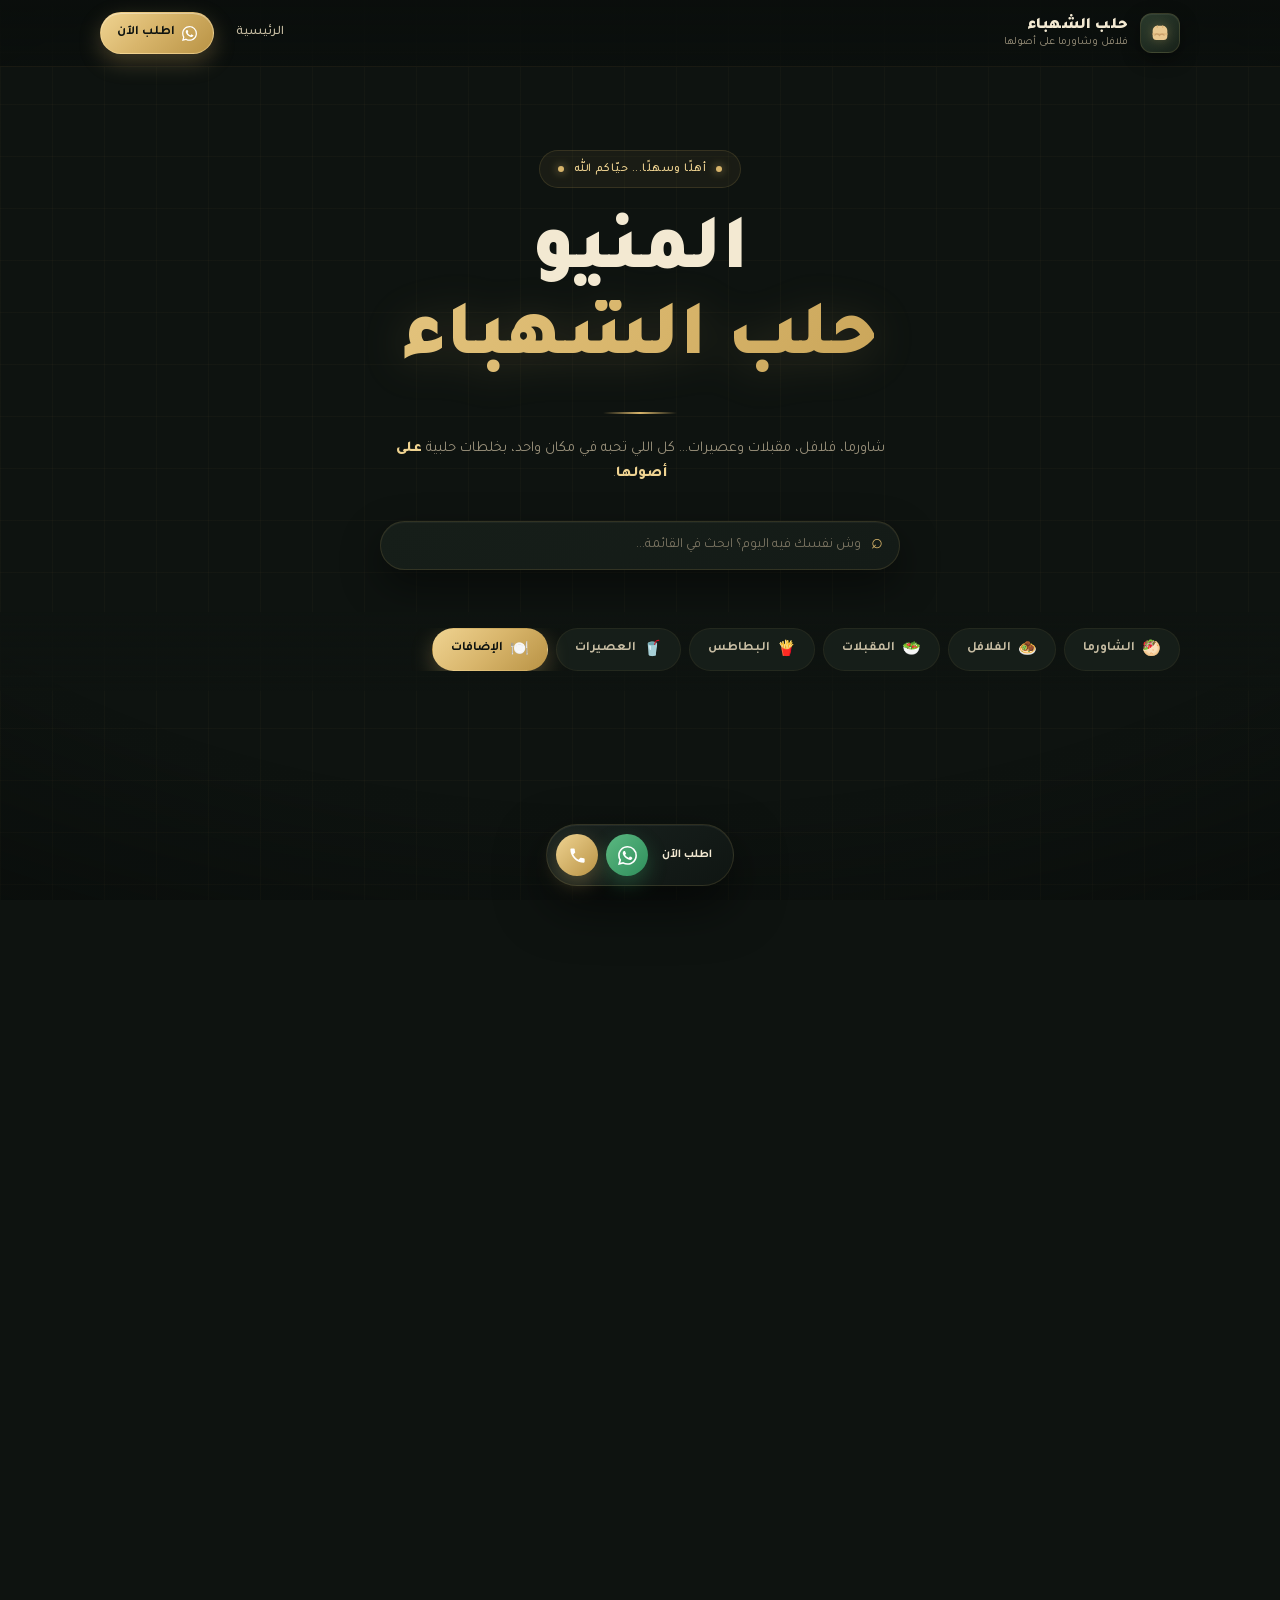
==== commit 616068e4: "جای badge (الاکثر طلبا/مميزة/جديد) بالای قیمت، پایین‌تر از متن" ====
--- a/menu.html
+++ b/menu.html
@@ -725,22 +725,31 @@
 }
 
 .item-price .riyal{
-    width:11px;
+    width:15px;
     height:auto;
     filter:drop-shadow(0 1px 3px rgba(0,0,0,.4));
 }
 
+.price-stack{
+    flex:none;
+
+    display:flex;
+    flex-direction:column;
+    align-items:flex-end;
+    gap:6px;
+}
+
 .badge{
-    position:absolute;
-
-    inset-inline-start:14px;
-    bottom:12px;
-
-    font-size:11px;
+    display:inline-flex;
+    align-items:center;
+    gap:3px;
+
+    font-size:10px;
     font-weight:700;
     letter-spacing:.3px;
-
-    padding:4px 11px;
+    white-space:nowrap;
+
+    padding:3px 10px;
     border-radius:99px;
 
     color:var(--night);
@@ -837,7 +846,7 @@
 }
 
 .feat-price .riyal{
-    width:14px;
+    width:19px;
     height:auto;
 }
 
@@ -1289,12 +1298,13 @@
                     <p>حجم أكبر ونكهة أقوى</p>
                 </div>
 
-                <div class="item-price">
-                    7
-                    <span class="cur"><img class="riyal" src="assets/icons/riyal-gold.svg" alt="ر.س" width="11" height="12"></span>
-                </div>
-
-                <span class="badge">⭐ الأكثر طلبًا</span>
+                <div class="price-stack">
+                    <span class="badge">⭐ الأكثر طلبًا</span>
+                    <div class="item-price">
+                        7
+                        <span class="cur"><img class="riyal" src="assets/icons/riyal-gold.svg" alt="ر.س" width="11" height="12"></span>
+                    </div>
+                </div>
 
             </article>
 
@@ -1394,12 +1404,13 @@
                     <p>فلافل طازجة ومقرمشة</p>
                 </div>
 
-                <div class="item-price">
-                    5
-                    <span class="cur"><img class="riyal" src="assets/icons/riyal-gold.svg" alt="ر.س" width="11" height="12"></span>
-                </div>
-
-                <span class="badge">⭐ مميزة</span>
+                <div class="price-stack">
+                    <span class="badge">⭐ مميزة</span>
+                    <div class="item-price">
+                        5
+                        <span class="cur"><img class="riyal" src="assets/icons/riyal-gold.svg" alt="ر.س" width="11" height="12"></span>
+                    </div>
+                </div>
 
             </article>
 
@@ -1659,12 +1670,13 @@
                     <p>بطاطس مع صوصاتنا الخاصة</p>
                 </div>
 
-                <div class="item-price">
-                    11
-                    <span class="cur"><img class="riyal" src="assets/icons/riyal-gold.svg" alt="ر.س" width="11" height="12"></span>
-                </div>
-
-                <span class="badge hot">🔥 جديد</span>
+                <div class="price-stack">
+                    <span class="badge hot">🔥 جديد</span>
+                    <div class="item-price">
+                        11
+                        <span class="cur"><img class="riyal" src="assets/icons/riyal-gold.svg" alt="ر.س" width="11" height="12"></span>
+                    </div>
+                </div>
 
             </article>
 
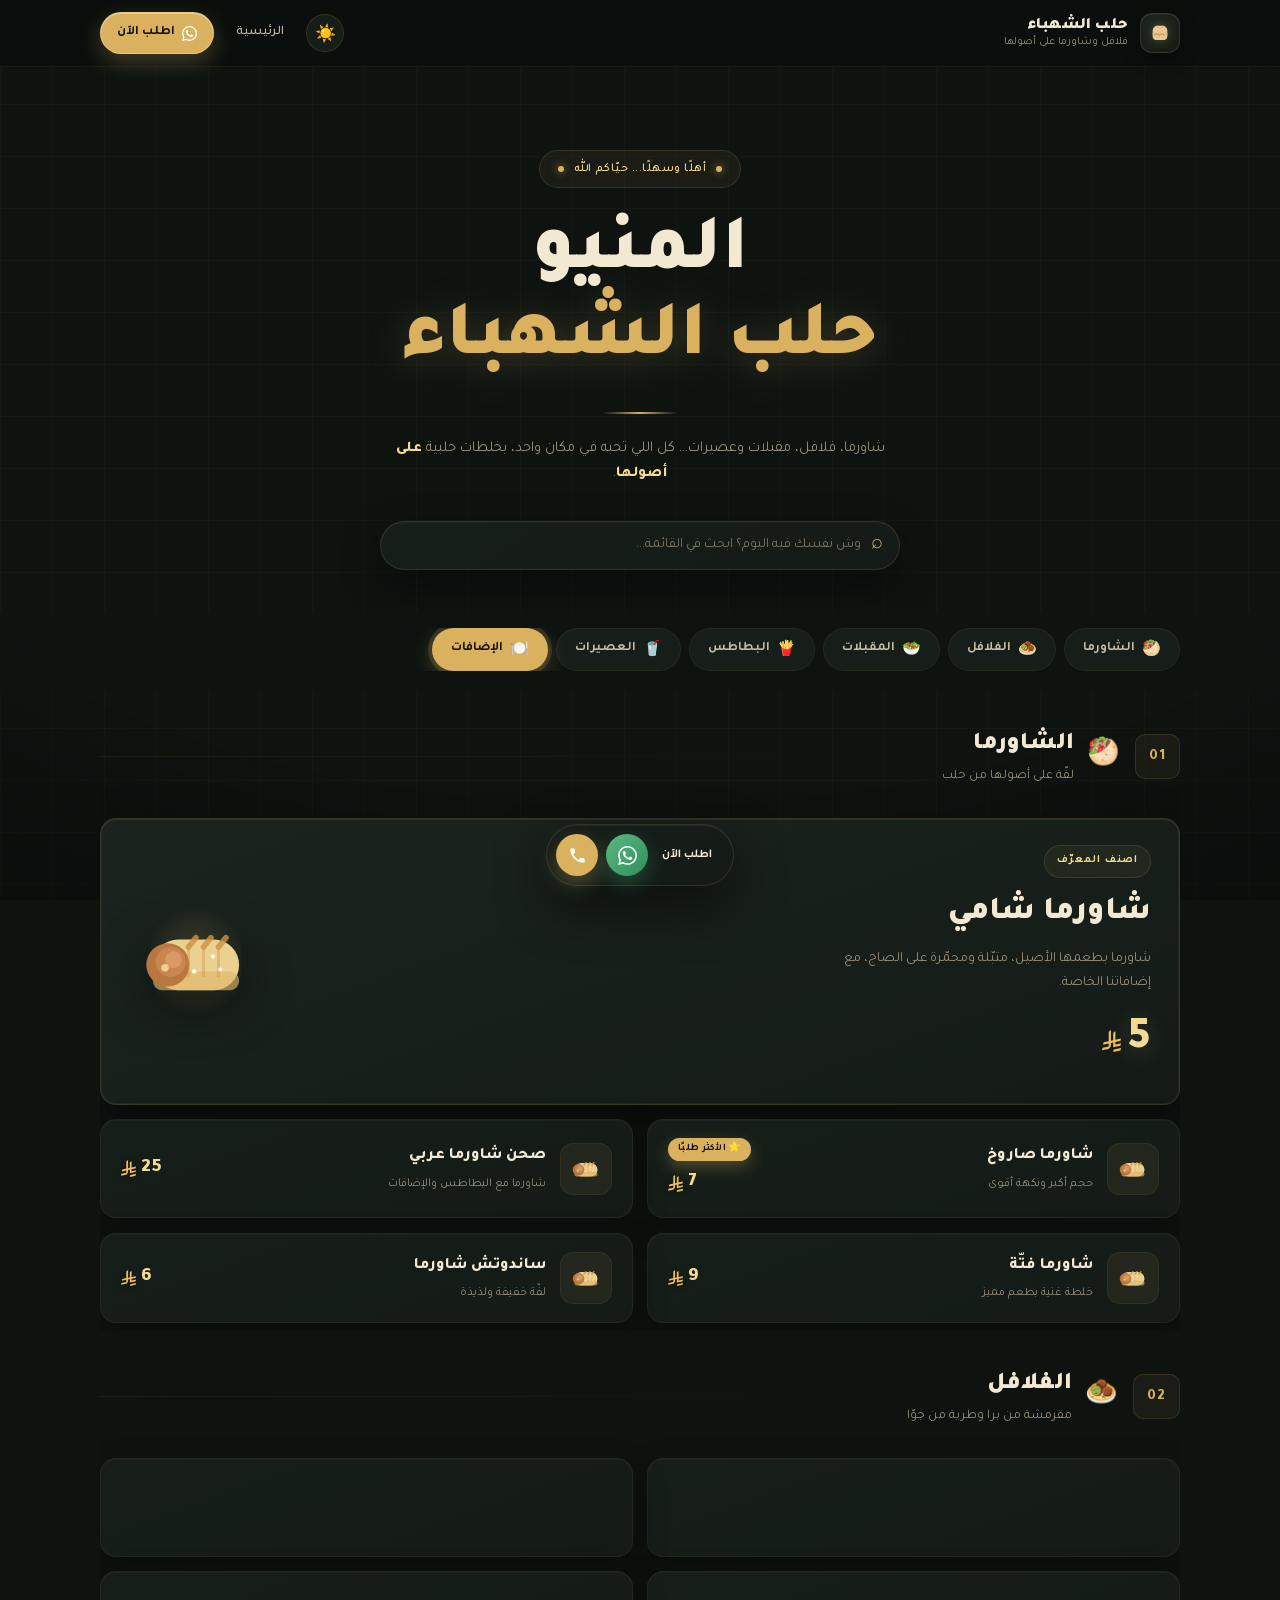
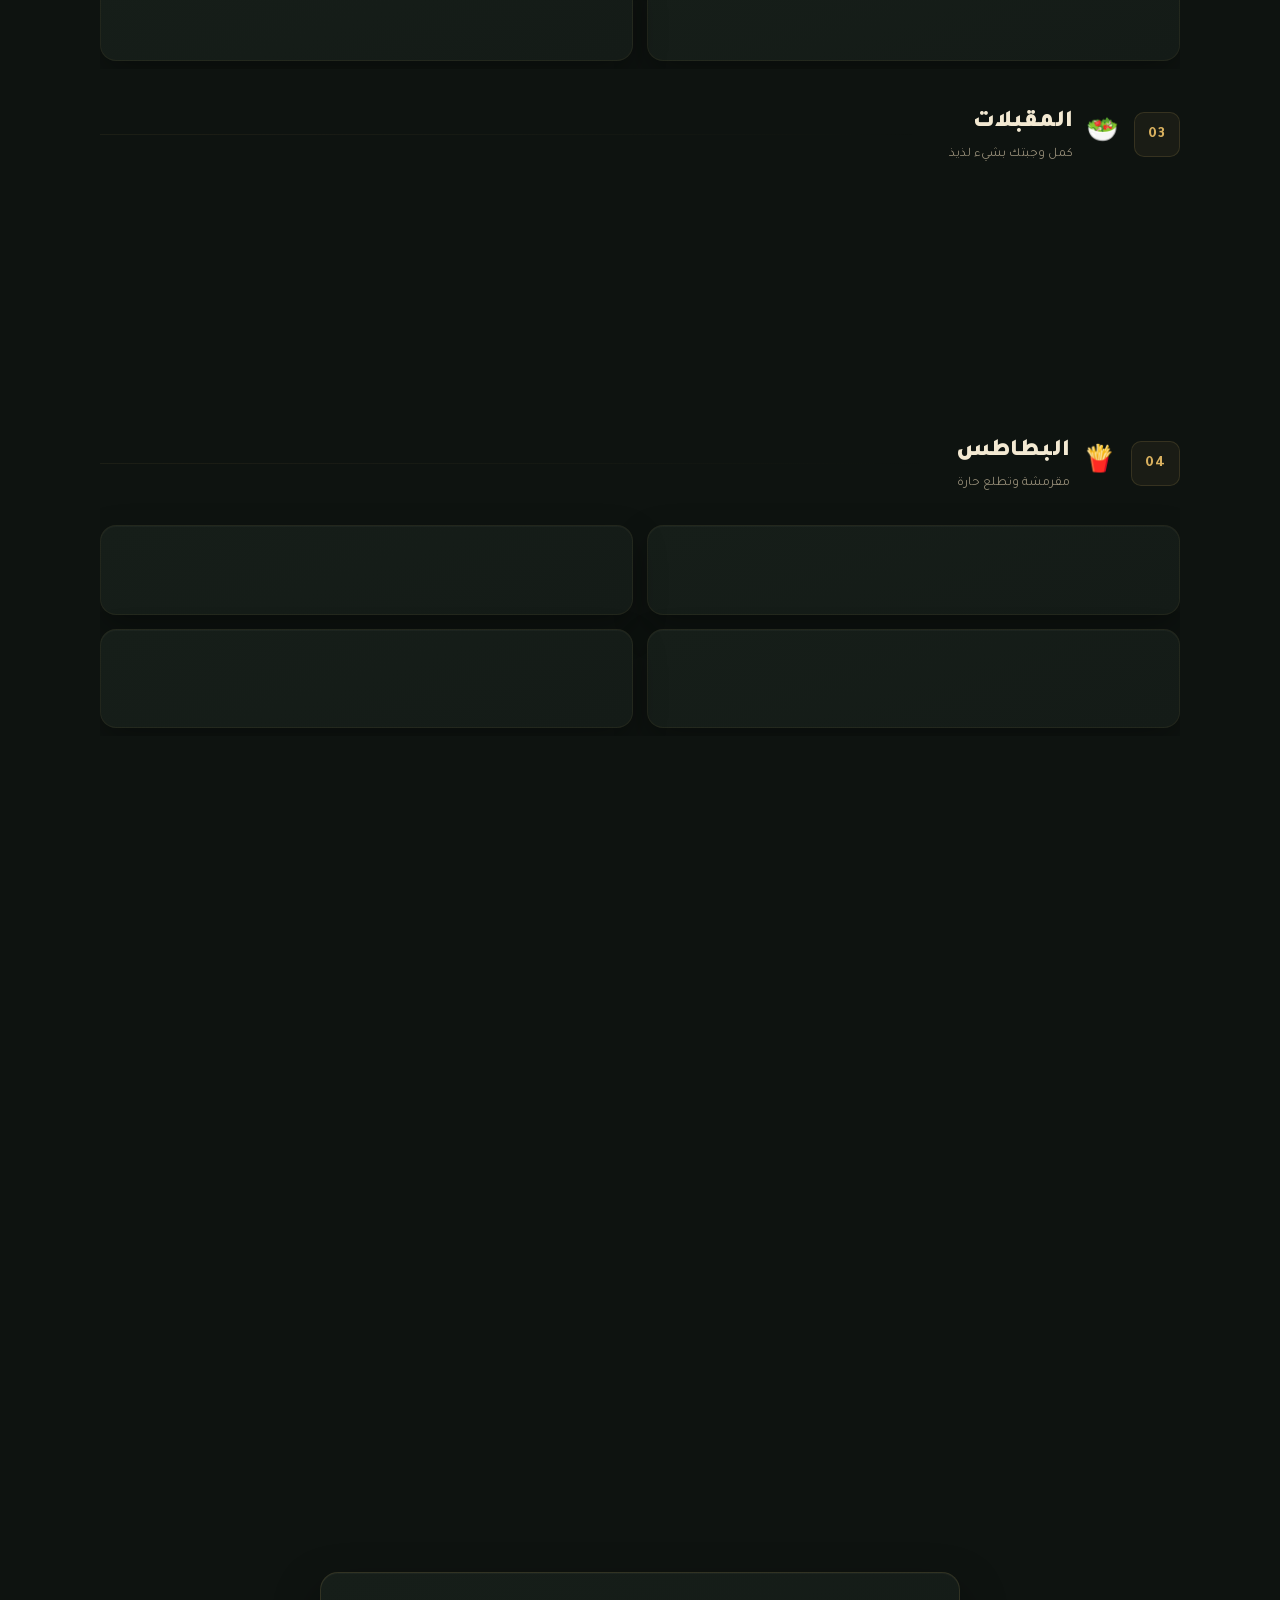
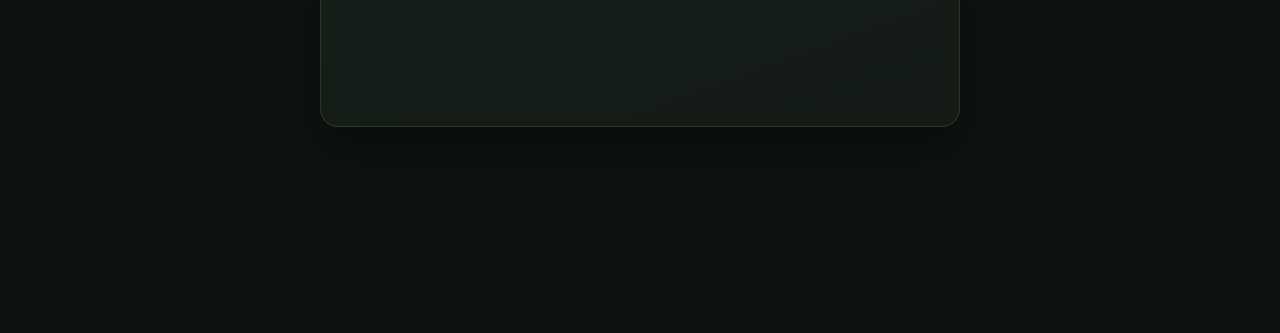
==== commit 5f809363: "منیو: افزودن تم روز/شب و بازتنظیم رنگ‌های طلایی و پس‌زمینه" ====
--- a/menu.html
+++ b/menu.html
@@ -11,12 +11,15 @@
 
 <link rel="icon" href="assets/icons/favicon.svg" type="image/svg+xml">
 
-<link rel="preload" as="font" href="assets/fonts/tajawal-arabic-400.woff2" type="font/woff2" crossorigin>
-<link rel="preload" as="font" href="assets/fonts/tajawal-arabic-700.woff2" type="font/woff2" crossorigin>
-<link rel="preload" as="font" href="assets/fonts/tajawal-arabic-900.woff2" type="font/woff2" crossorigin>
+<link rel="preload" as="font" href="assets/fonts/tajawal-arabic-400.woff2" type="font/woff2">
+<link rel="preload" as="font" href="assets/fonts/tajawal-arabic-700.woff2" type="font/woff2">
+<link rel="preload" as="font" href="assets/fonts/tajawal-arabic-900.woff2" type="font/woff2">
 <link rel="stylesheet" href="assets/fonts/tajawal.css">
 
-<script>document.documentElement.classList.remove("no-js");</script>
+<script>
+document.documentElement.classList.remove("no-js");
+document.documentElement.dataset.theme = localStorage.getItem("theme") || "night";
+</script>
 
 <style>
 /* =========================================================
@@ -39,10 +42,11 @@
     --cream:#f3e9d2;
     --cream-dim:#cfc2a4;
 
-    --gold:#d8b56b;
-    --gold-2:#efd391;
-    --gold-3:#b99345;
+    --gold:#dab15f;
+    --gold-2:#f3dc92;
+    --gold-3:#b18a3f;
     --gold-dim:#8a7037;
+    --gold-glow:rgba(218,177,95,.16);
 
     --green:#4f6b3d;
     --green-2:#6c8d54;
@@ -56,6 +60,71 @@
     --txt-2:#c6bca2;
 
     --serif:"Tajawal", system-ui, "Segoe UI", Tahoma, sans-serif;
+
+    --on-gold:#161009;
+    --gold-soft:rgba(216,181,107,.06);
+    --gold-edge:rgba(255,225,160,.5);
+    --chip:rgba(255,255,255,.06);
+    --chip-strong:rgba(255,255,255,.12);
+    --bg-a:rgba(27,38,31,.9);
+    --bg-b:rgba(23,33,26,.85);
+    --grid:rgba(201,168,96,.035);
+    --vignette:rgba(4,6,5,.7);
+    --bar-top:rgba(10,14,12,.92);
+    --bar-bottom:rgba(10,14,12,.72);
+    --bar-solid:rgba(10,14,12,.96);
+    --cats-top:rgba(14,19,16,.9);
+    --cats-bottom:rgba(14,19,16,.55);
+}
+
+/* ---------- day theme ---------- */
+
+:root[data-theme="day"]{
+    --night:#f3ebd8;
+    --night-2:#eae0c8;
+    --night-3:#faf3e3;
+
+    --panel:#fff9ee;
+    --panel-2:#f6edd8;
+    --panel-3:#fbf3e0;
+
+    --line:rgba(140,105,40,.22);
+    --line-soft:rgba(140,105,40,.12);
+
+    --cream:#352f22;
+    --cream-dim:#5a5240;
+
+    --gold:#b58a3f;
+    --gold-2:#a3762b;
+    --gold-3:#8f6926;
+    --gold-dim:#a07f3c;
+    --gold-glow:rgba(160,120,45,.14);
+
+    --green:#60794b;
+    --green-2:#7c9b5f;
+
+    --blood:#c96139;
+
+    --muted:#6e6755;
+    --muted-2:#8e856e;
+
+    --txt:#2a2519;
+    --txt-2:#5a523e;
+
+    --on-gold:#fffaf0;
+    --gold-soft:rgba(175,135,50,.1);
+    --gold-edge:rgba(140,105,40,.4);
+    --chip:rgba(140,105,40,.08);
+    --chip-strong:rgba(140,105,40,.15);
+    --bg-a:rgba(255,224,168,.45);
+    --bg-b:rgba(236,214,170,.4);
+    --grid:rgba(140,105,40,.06);
+    --vignette:rgba(90,70,40,.14);
+    --bar-top:rgba(249,243,230,.92);
+    --bar-bottom:rgba(249,243,230,.72);
+    --bar-solid:rgba(249,243,230,.96);
+    --cats-top:rgba(249,243,230,.92);
+    --cats-bottom:rgba(249,243,230,.6);
 }
 
 *{
@@ -81,8 +150,8 @@
     font-weight:400;
 
     background:
-        radial-gradient(1200px 700px at 85% -10%, rgba(27,38,31,.9), transparent 60%),
-        radial-gradient(900px 600px at -10% 110%, rgba(23,33,26,.85), transparent 60%),
+        radial-gradient(1200px 700px at 85% -10%, var(--bg-a), transparent 60%),
+        radial-gradient(900px 600px at -10% 110%, var(--bg-b), transparent 60%),
         var(--night);
 
     color:var(--txt);
@@ -105,7 +174,7 @@
 
 ::selection{
     background:var(--gold);
-    color:var(--night);
+    color:var(--on-gold);
 }
 
 body::-webkit-scrollbar{
@@ -134,8 +203,8 @@
     z-index:0;
 
     background:
-        linear-gradient(rgba(201,168,96,.035) 1px, transparent 1px),
-        linear-gradient(90deg, rgba(201,168,96,.035) 1px, transparent 1px);
+        linear-gradient(var(--grid) 1px, transparent 1px),
+        linear-gradient(90deg, var(--grid) 1px, transparent 1px);
     background-size:52px 52px;
 
     pointer-events:none;
@@ -147,9 +216,32 @@
     inset:0;
     z-index:0;
 
-    background:radial-gradient(120% 90% at 50% 40%, transparent 55%, rgba(4,6,5,.7) 100%);
+    background:radial-gradient(120% 90% at 50% 40%, transparent 55%, var(--vignette) 100%);
 
     pointer-events:none;
+}
+
+/* ---------- scroll progress ---------- */
+
+.progress{
+    position:fixed;
+    top:0;
+    left:0;
+    right:0;
+    height:3px;
+    z-index:100;
+    pointer-events:none;
+}
+
+.progress-fill{
+    height:100%;
+    width:0%;
+
+    background:var(--gold);
+
+    box-shadow:0 0 14px rgba(216,181,107,.5), 0 0 34px rgba(216,181,107,.28);
+
+    transition:width .1s linear;
 }
 
 /* ---------- top bar ---------- */
@@ -161,18 +253,18 @@
     right:0;
     z-index:90;
 
-    background:linear-gradient(rgba(10,14,12,.92), rgba(10,14,12,.72));
+    background:linear-gradient(var(--bar-top), var(--bar-bottom));
 
     border-bottom:1px solid var(--line-soft);
 
-    backdrop-filter:none;
-    -webkit-backdrop-filter:none;
+    backdrop-filter:blur(14px);
+    -webkit-backdrop-filter:blur(14px);
 
     transition:box-shadow .3s ease, background .3s ease;
 }
 
 .topbar.is-scrolled{
-    background:rgba(10,14,12,.96);
+    background:var(--bar-solid);
     box-shadow:0 14px 34px rgba(0,0,0,.45);
 }
 
@@ -201,7 +293,7 @@
 
     border-radius:12px;
 
-    background:linear-gradient(145deg, #2a3a2c, #18221a);
+    background:linear-gradient(145deg, var(--panel-2), var(--night-3));
 
     border:1px solid var(--line);
 
@@ -251,7 +343,38 @@
 
 .header-link:hover{
     color:var(--gold-2);
-    background:rgba(216,181,107,.08);
+    background:var(--gold-soft);
+}
+
+.theme-btn{
+    width:38px;
+    height:38px;
+    flex:none;
+
+    display:grid;
+    place-items:center;
+
+    border-radius:50%;
+
+    font-size:17px;
+    line-height:1;
+
+    color:var(--gold-2);
+
+    background:var(--panel);
+
+    border:1px solid var(--line);
+
+    cursor:pointer;
+
+    transition:transform .25s ease, background .25s ease, border-color .25s ease;
+}
+
+.theme-btn:hover{
+    color:var(--gold);
+    background:var(--panel-2);
+    border-color:var(--gold-dim);
+    transform:translateY(-1px) rotate(8deg);
 }
 
 .order-btn{
@@ -265,20 +388,21 @@
 
     font-size:13px;
     font-weight:700;
-    color:var(--night);
-
-    background:linear-gradient(135deg, var(--gold-2), var(--gold) 45%, var(--gold-3));
-    border:1px solid rgba(255,225,160,.5);
+    color:var(--on-gold);
+
+    background:var(--gold);
+    border:1px solid var(--gold-edge);
 
     box-shadow:0 8px 22px rgba(216,181,107,.28), inset 0 1px 0 rgba(255,255,255,.35);
 
-    transition:transform .25s ease, box-shadow .25s ease, filter .25s ease;
+    transition:transform .25s ease, filter .25s ease;
+
+    animation:orderBreathe 3.6s ease-in-out infinite;
 }
 
 .order-btn:hover{
     transform:translateY(-2px);
-    filter:brightness(1.06);
-    box-shadow:0 12px 28px rgba(216,181,107,.38), inset 0 1px 0 rgba(255,255,255,.35);
+    filter:brightness(1.07);
 }
 
 .order-btn .icon{
@@ -312,7 +436,7 @@
 
     border:1px solid var(--line);
 
-    background:rgba(216,181,107,.06);
+    background:var(--gold-soft);
 
     margin-bottom:26px;
 }
@@ -325,6 +449,8 @@
     background:var(--gold);
 
     box-shadow:0 0 10px rgba(216,181,107,.8);
+
+    animation:pulseDot 2.6s ease-in-out infinite;
 }
 
 .hero h1{
@@ -337,12 +463,9 @@
 .hero h1 span{
     display:block;
 
-    background:linear-gradient(120deg, var(--gold-2), var(--gold) 50%, var(--gold-3));
-    -webkit-background-clip:text;
-    background-clip:text;
-    color:transparent;
-
-    filter:drop-shadow(0 4px 22px rgba(216,181,107,.18));
+    color:var(--gold);
+
+    filter:drop-shadow(0 4px 18px rgba(216,181,107,.25));
 }
 
 .hero .rule{
@@ -365,6 +488,15 @@
 .hero .sub b{
     color:var(--gold-2);
 }
+
+.hero > *{
+    animation:heroIn .8s cubic-bezier(.22,1,.36,1) both;
+}
+
+.hero h1{ animation-delay:.12s; }
+.hero .rule{ animation-delay:.2s; }
+.hero .sub{ animation-delay:.28s; }
+.hero .search-box{ animation-delay:.36s; }
 
 /* ---------- search ---------- */
 
@@ -439,7 +571,7 @@
     font-size:13px;
     color:var(--txt-2);
 
-    background:rgba(255,255,255,.06);
+    background:var(--chip);
 
     opacity:0;
     visibility:hidden;
@@ -455,7 +587,7 @@
 }
 
 .clear-btn:hover{
-    background:rgba(255,255,255,.12);
+    background:var(--chip-strong);
 }
 
 /* ---------- categories ---------- */
@@ -467,7 +599,10 @@
 
     padding:16px 0 20px;
 
-    background:linear-gradient(rgba(14,19,16,.95), rgba(14,19,16,.6));
+    background:linear-gradient(var(--cats-top), var(--cats-bottom));
+
+    backdrop-filter:blur(14px);
+    -webkit-backdrop-filter:blur(14px);
 }
 
 .cats-inner{
@@ -519,13 +654,13 @@
 }
 
 .cat-btn.active{
-    color:var(--night);
-
-    background:linear-gradient(135deg, var(--gold-2), var(--gold) 50%, var(--gold-3));
+    color:var(--on-gold);
+
+    background:var(--gold);
 
     border-color:transparent;
 
-    box-shadow:0 8px 22px rgba(216,181,107,.3);
+    box-shadow:0 8px 22px rgba(216,181,107,.3), 0 0 0 4px var(--gold-glow);
 }
 
 /* ---------- menu sections ---------- */
@@ -566,7 +701,7 @@
 
     border:1px solid var(--line);
 
-    background:rgba(216,181,107,.05);
+    background:var(--gold-soft);
 }
 
 .section-head-main{
@@ -630,16 +765,22 @@
     transform:translateY(18px);
 
     transition:
-        opacity .5s ease,
-        transform .5s ease,
         border-color .3s ease,
-        box-shadow .3s ease;
+        box-shadow .3s ease,
+        transform .3s ease;
 }
 
 .item.in{
     opacity:1;
     transform:translateY(0);
-}
+    animation:itemIn .6s cubic-bezier(.22,1,.36,1) both;
+}
+
+.items > .item:nth-child(2){ animation-delay:.07s; }
+.items > .item:nth-child(3){ animation-delay:.14s; }
+.items > .item:nth-child(4){ animation-delay:.21s; }
+.items > .item:nth-child(5){ animation-delay:.28s; }
+.items > .item:nth-child(6){ animation-delay:.35s; }
 
 .item:hover{
     border-color:var(--line);
@@ -657,7 +798,7 @@
 
     width:3px;
 
-    background:linear-gradient(180deg, var(--gold), transparent);
+    background:var(--gold);
 
     opacity:0;
 
@@ -666,6 +807,27 @@
 
 .item:hover::before{
     opacity:1;
+}
+
+.item::after{
+    content:"";
+    position:absolute;
+    top:0;
+    left:-80%;
+    width:45%;
+    height:100%;
+
+    background:linear-gradient(100deg, transparent, rgba(255,255,255,.1), transparent);
+
+    transform:skewX(-18deg);
+
+    pointer-events:none;
+
+    opacity:0;
+}
+
+.item:hover::after{
+    animation:sheen .85s ease forwards;
 }
 
 .item-ico{
@@ -681,6 +843,14 @@
     background:rgba(216,181,107,.08);
 
     border:1px solid var(--line-soft);
+
+    transition:background .3s ease, border-color .3s ease, transform .3s ease;
+}
+
+.item:hover .item-ico{
+    background:rgba(216,181,107,.14);
+    border-color:var(--line);
+    transform:scale(1.05) rotate(-2deg);
 }
 
 .item-ico img{
@@ -752,8 +922,8 @@
     padding:3px 10px;
     border-radius:99px;
 
-    color:var(--night);
-    background:linear-gradient(135deg, var(--gold-2), var(--gold-3));
+    color:var(--on-gold);
+    background:var(--gold);
 
     box-shadow:0 6px 16px rgba(216,181,107,.3);
 }
@@ -763,6 +933,8 @@
     background:linear-gradient(135deg, #d9784a, var(--blood));
 
     box-shadow:0 6px 16px rgba(200,100,59,.35);
+
+    animation:hotPulse 2.8s ease-in-out infinite;
 }
 
 /* featured item */
@@ -774,9 +946,7 @@
 
     padding:0;
 
-    background:
-        radial-gradient(460px 200px at 82% -30%, rgba(216,181,107,.16), transparent 65%),
-        linear-gradient(160deg, #1d241d, var(--night-3));
+    background:linear-gradient(160deg, var(--panel-2), var(--night-3));
 
     border-color:var(--line);
 
@@ -818,7 +988,7 @@
 
     border:1px solid var(--line);
 
-    background:rgba(216,181,107,.07);
+    background:var(--gold-soft);
 }
 
 .feat-content h3{
@@ -869,6 +1039,8 @@
     background:radial-gradient(circle, rgba(216,181,107,.28), transparent 65%);
 
     z-index:-1;
+
+    animation:artGlow 5.5s ease-in-out infinite;
 }
 
 .feat-art img{
@@ -878,12 +1050,48 @@
 
     filter:drop-shadow(0 12px 24px rgba(0,0,0,.5));
 
-    animation:float 4.5s ease-in-out infinite;
+    animation:float 5.5s ease-in-out infinite;
 }
 
 @keyframes float{
     0%,100%{ transform:translateY(0) rotate(-3deg); }
-    50%{ transform:translateY(-8px) rotate(3deg); }
+    50%{ transform:translateY(-9px) rotate(3.5deg); }
+}
+
+@keyframes pulseDot{
+    0%,100%{ transform:scale(1); opacity:1; box-shadow:0 0 10px rgba(216,181,107,.8); }
+    50%{ transform:scale(.65); opacity:.55; box-shadow:0 0 16px rgba(216,181,107,.95); }
+}
+
+@keyframes heroIn{
+    from{ opacity:0; transform:translateY(22px); }
+    to{ opacity:1; transform:translateY(0); }
+}
+
+@keyframes itemIn{
+    from{ opacity:0; transform:translateY(24px); }
+    to{ opacity:1; transform:translateY(0); }
+}
+
+@keyframes sheen{
+    0%{ left:-80%; opacity:0; }
+    15%{ opacity:1; }
+    100%{ left:140%; opacity:0; }
+}
+
+@keyframes artGlow{
+    0%,100%{ opacity:.55; }
+    50%{ opacity:1; }
+}
+
+@keyframes orderBreathe{
+    0%,100%{ box-shadow:0 8px 22px rgba(216,181,107,.28), inset 0 1px 0 rgba(255,255,255,.35); }
+    50%{ box-shadow:0 9px 32px rgba(216,181,107,.45), inset 0 1px 0 rgba(255,255,255,.35); }
+}
+
+@keyframes hotPulse{
+    0%,100%{ box-shadow:0 6px 16px rgba(200,100,59,.35); }
+    50%{ box-shadow:0 7px 26px rgba(236,120,70,.55); }
 }
 
 /* ---------- info ---------- */
@@ -978,7 +1186,7 @@
 
     border-radius:99px;
 
-    background:linear-gradient(145deg, #1a2320, #0f1512);
+    background:linear-gradient(145deg, var(--panel), var(--night-3));
 
     border:1px solid var(--line);
 
@@ -1011,7 +1219,7 @@
 }
 
 .dock-tel{
-    background:linear-gradient(135deg, var(--gold-2), var(--gold-3));
+    background:var(--gold);
     box-shadow:0 8px 20px rgba(216,181,107,.3);
 }
 
@@ -1118,6 +1326,13 @@
 
 <body>
 
+<!-- ================= SCROLL PROGRESS ================= -->
+
+<div class="progress" aria-hidden="true">
+    <div class="progress-fill" id="progressFill"></div>
+</div>
+
+
 <!-- ================= TOP BAR ================= -->
 
 <div class="topbar">
@@ -1139,6 +1354,10 @@
 
 
         <div class="header-actions">
+
+            <button type="button" class="theme-btn" id="themeBtn" aria-label="تبديل الوضع الليلي والنهاري">
+                <span class="theme-icon" id="themeIcon">☀️</span>
+            </button>
 
             <a href="index.html" class="header-link">
                 الرئيسية
@@ -2050,12 +2269,39 @@
 /* ---------- topbar + press feedback ---------- */
 
 const topbar = document.querySelector(".topbar");
-
-window.addEventListener(
-    "scroll",
-    () => topbar.classList.toggle("is-scrolled", window.scrollY > 20),
-    { passive: true }
-);
+const progressFill = document.getElementById("progressFill");
+
+const updateScroll = () => {
+    const max = document.documentElement.scrollHeight - window.innerHeight;
+    progressFill.style.width = (max > 0 ? (window.scrollY / max) * 100 : 0) + "%";
+    topbar.classList.toggle("is-scrolled", window.scrollY > 20);
+};
+
+window.addEventListener("scroll", updateScroll, { passive: true });
+updateScroll();
+
+
+/* ---------- theme toggle ---------- */
+
+const themeBtn = document.getElementById("themeBtn");
+const themeIcon = document.getElementById("themeIcon");
+const metaColorScheme = document.querySelector('meta[name="color-scheme"]');
+const metaThemeColor = document.querySelector('meta[name="theme-color"]');
+
+const applyTheme = (t) => {
+    document.documentElement.dataset.theme = t;
+    localStorage.setItem("theme", t);
+    themeIcon.textContent = t === "day" ? "🌙" : "☀️";
+    if (metaColorScheme) metaColorScheme.content = t === "day" ? "light" : "dark";
+    if (metaThemeColor) metaThemeColor.content = t === "day" ? "#f3ebd8" : "#0e1310";
+};
+
+themeBtn.addEventListener("click", () => {
+    const next = document.documentElement.dataset.theme === "day" ? "night" : "day";
+    applyTheme(next);
+});
+
+applyTheme(document.documentElement.dataset.theme === "day" ? "day" : "night");
 
 document.querySelectorAll(".order-btn, .dock-btn").forEach((el) => {
     el.addEventListener("pointerdown", () => el.classList.add("is-down"));
